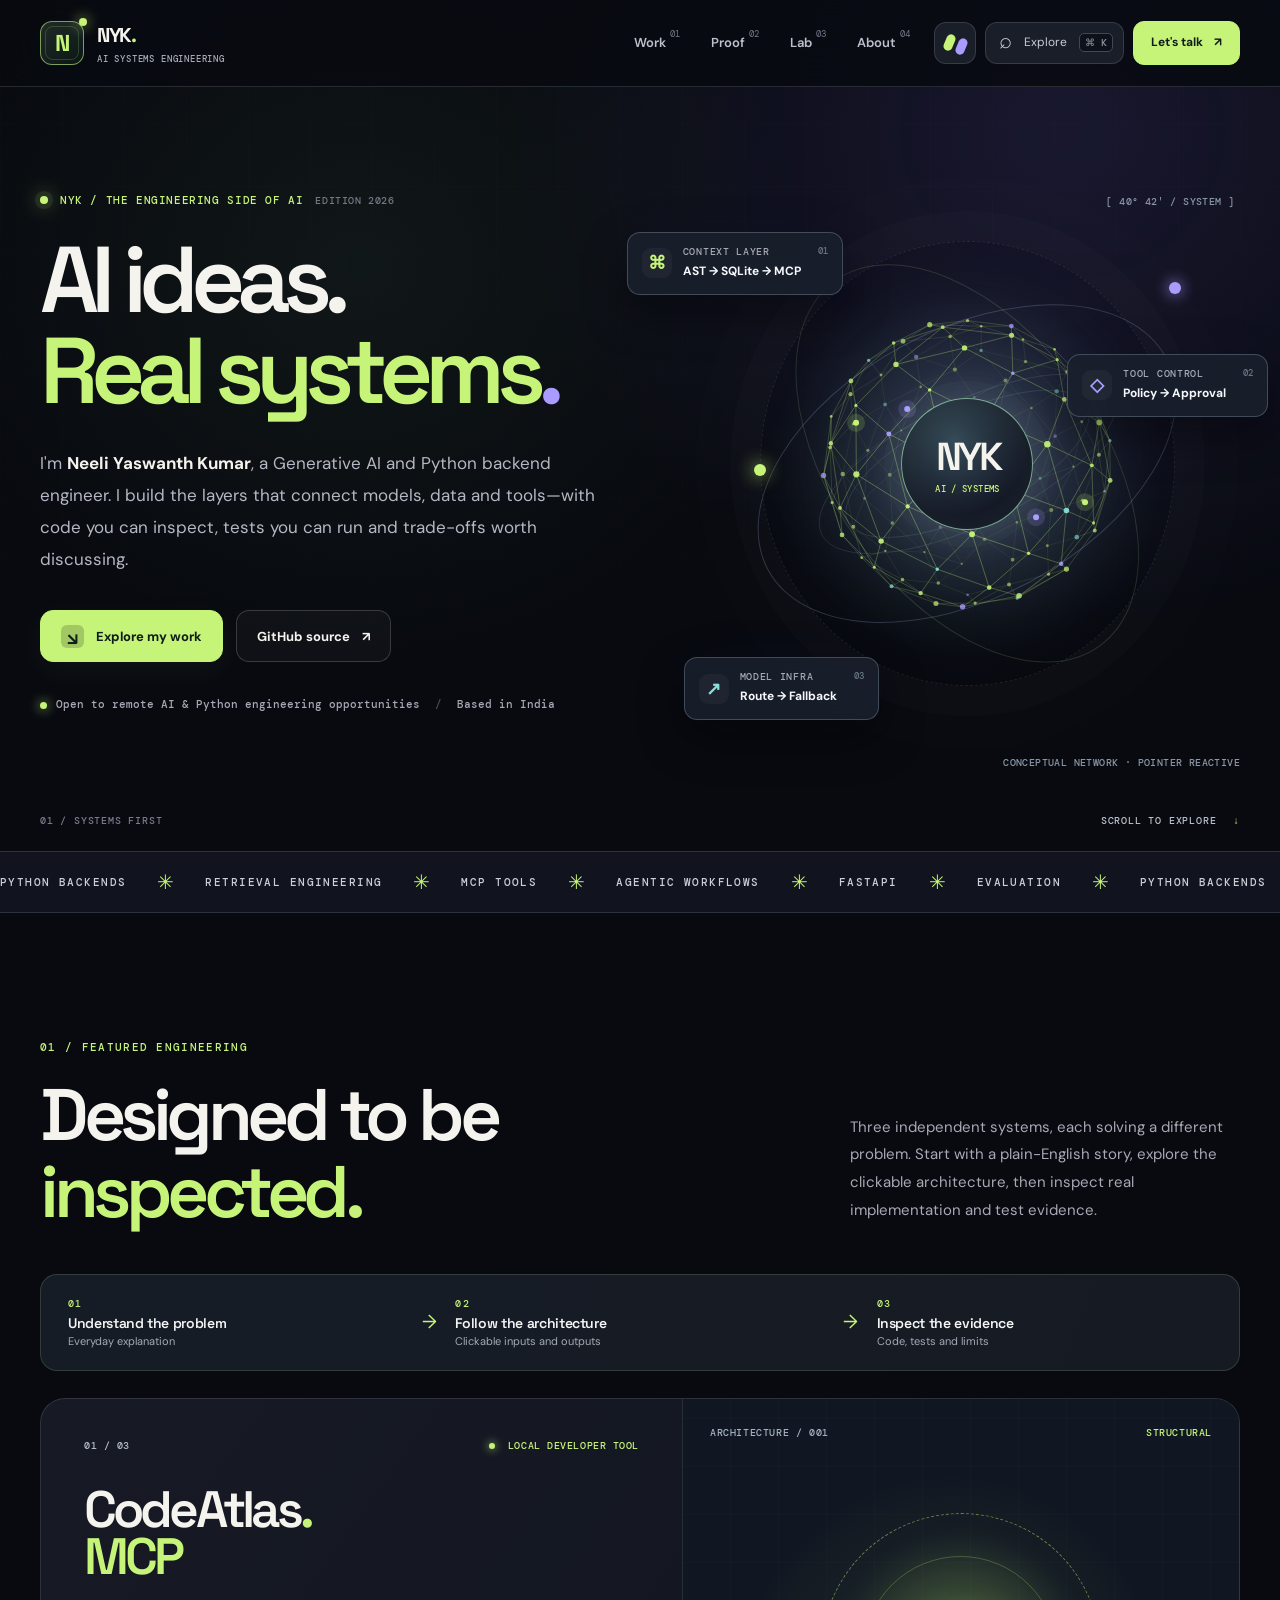
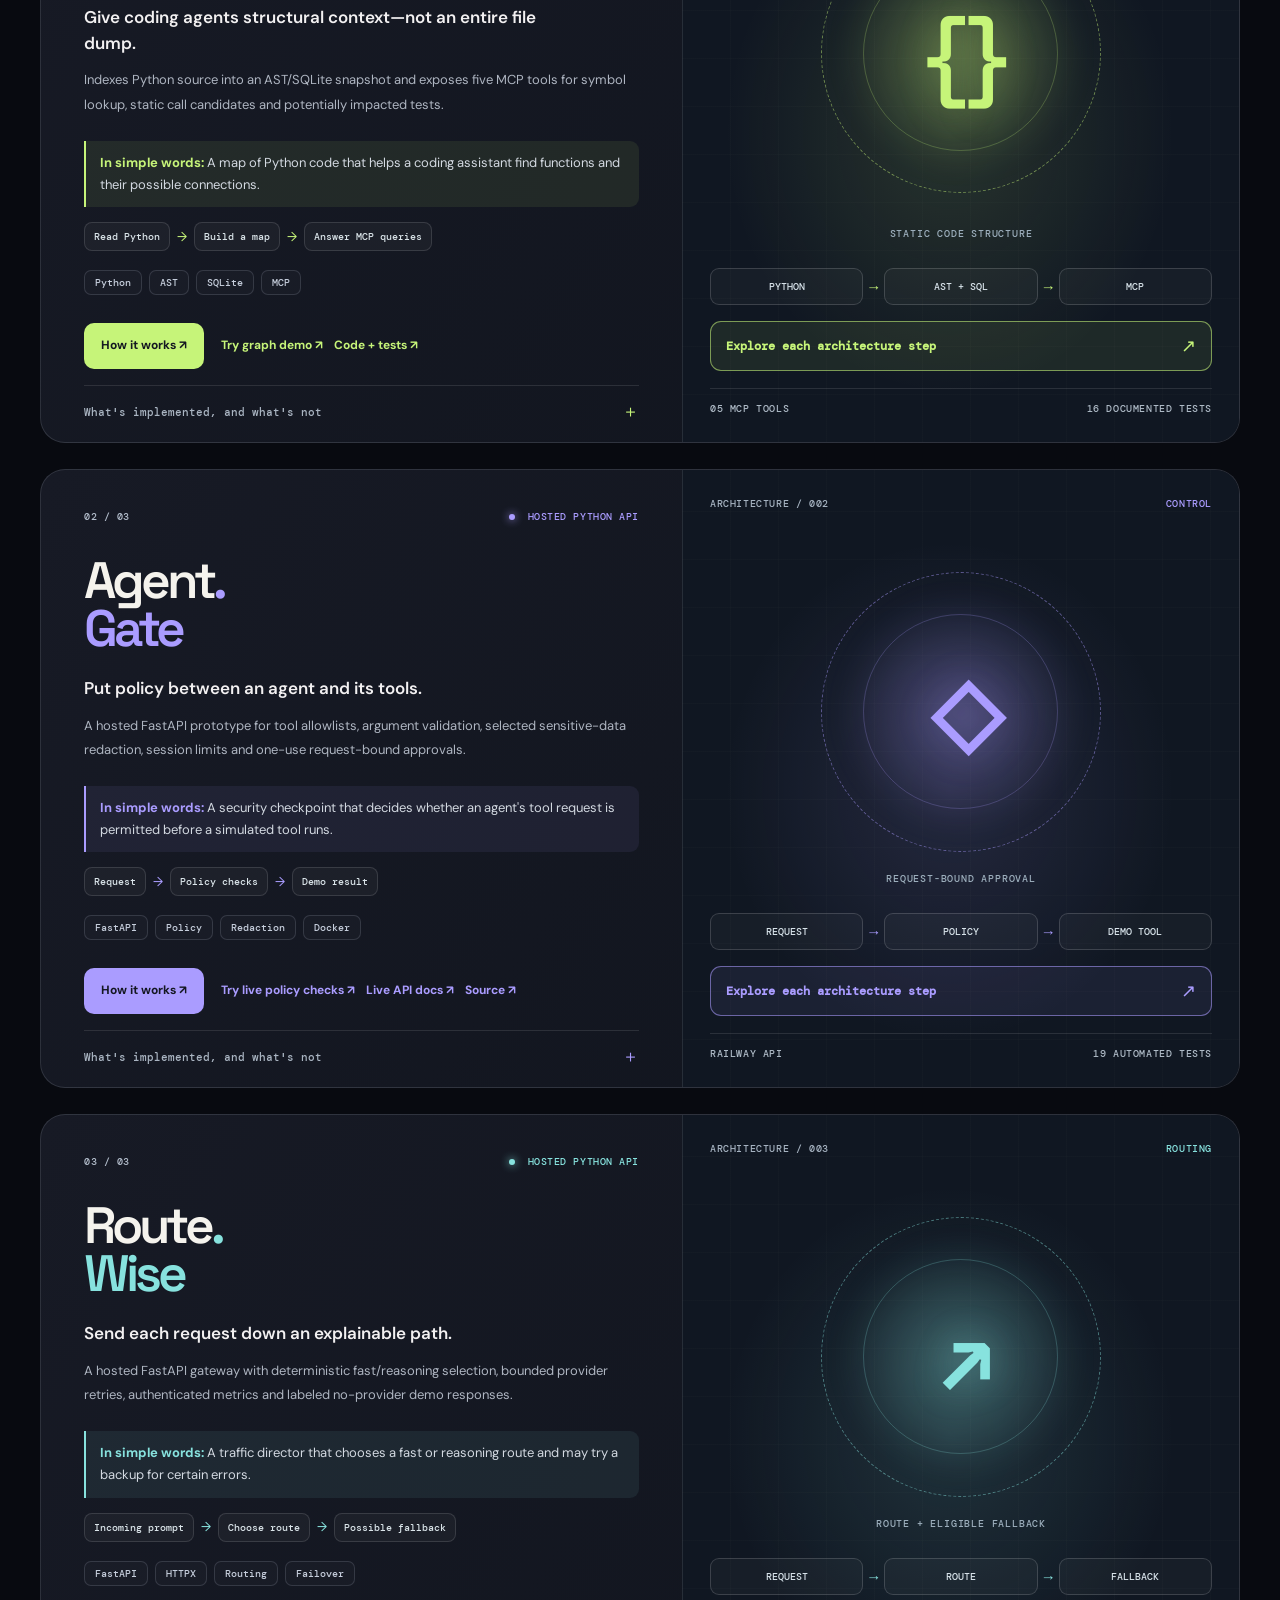
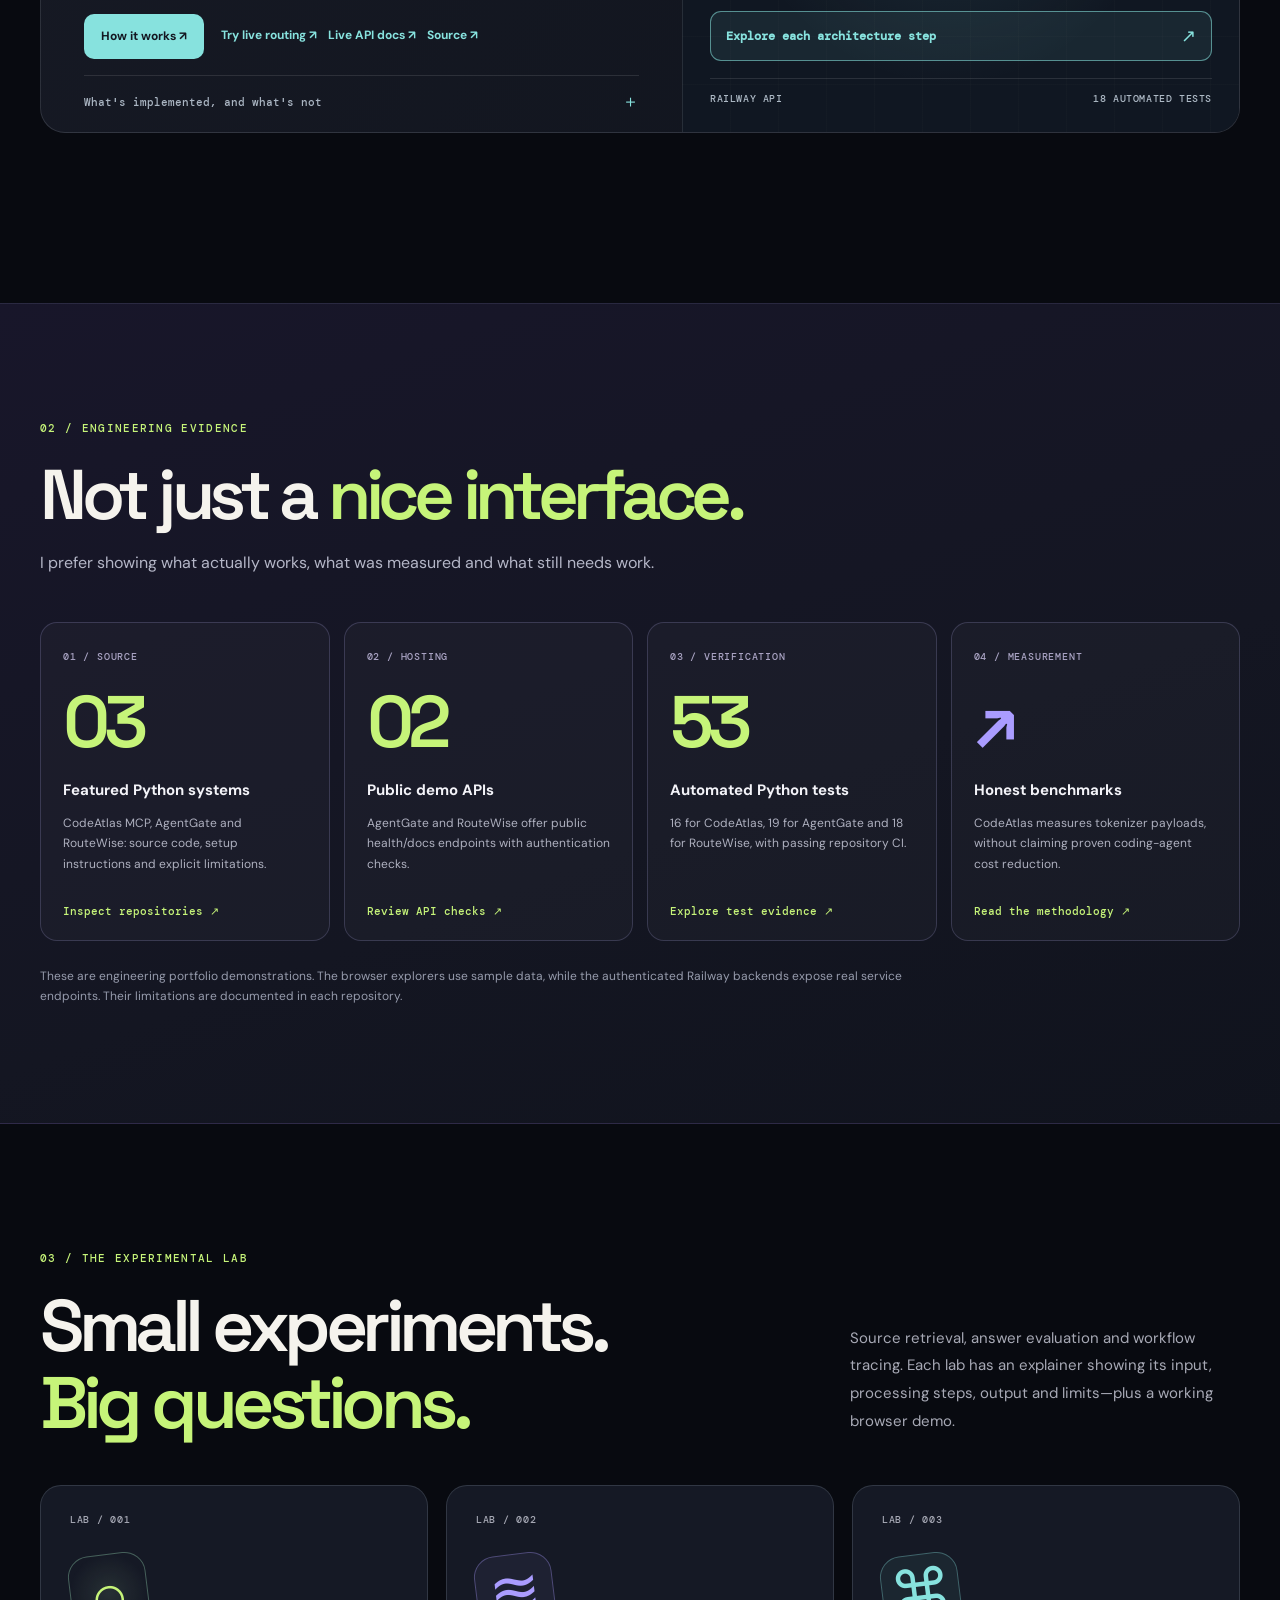
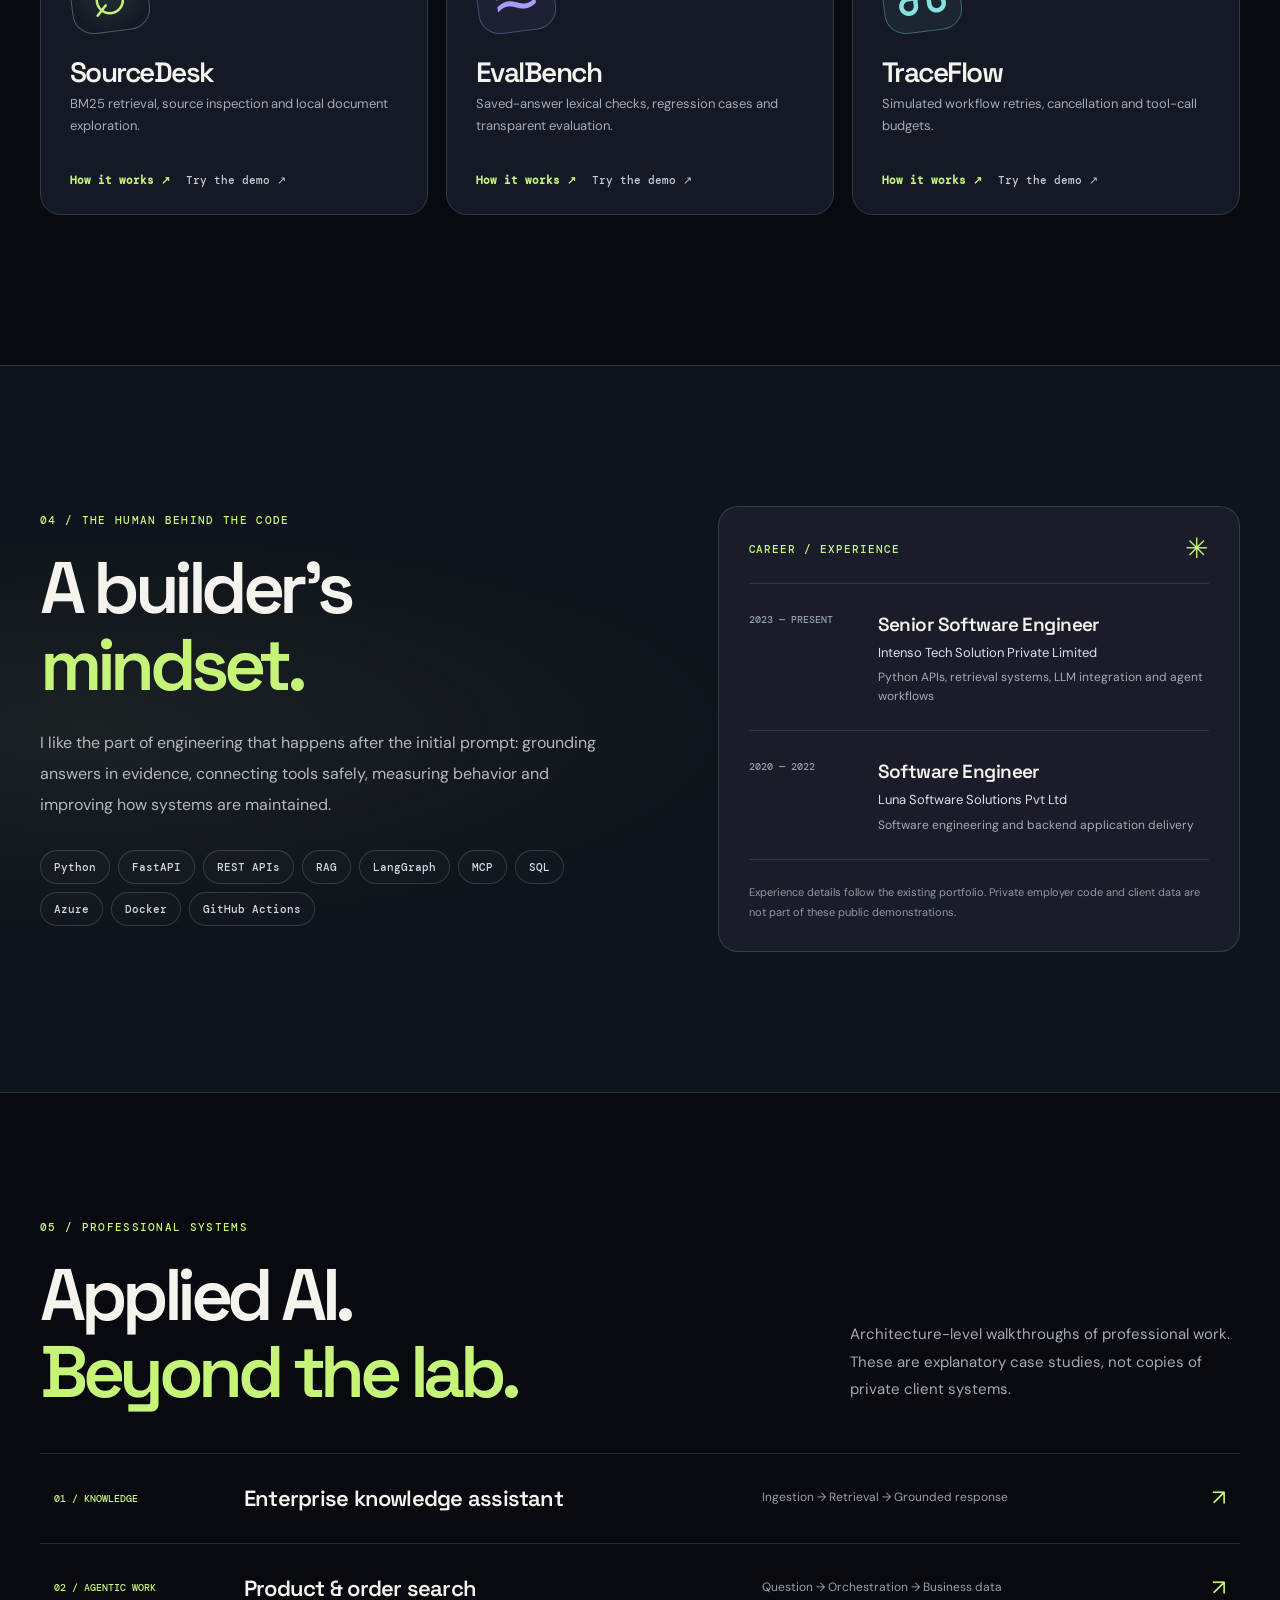
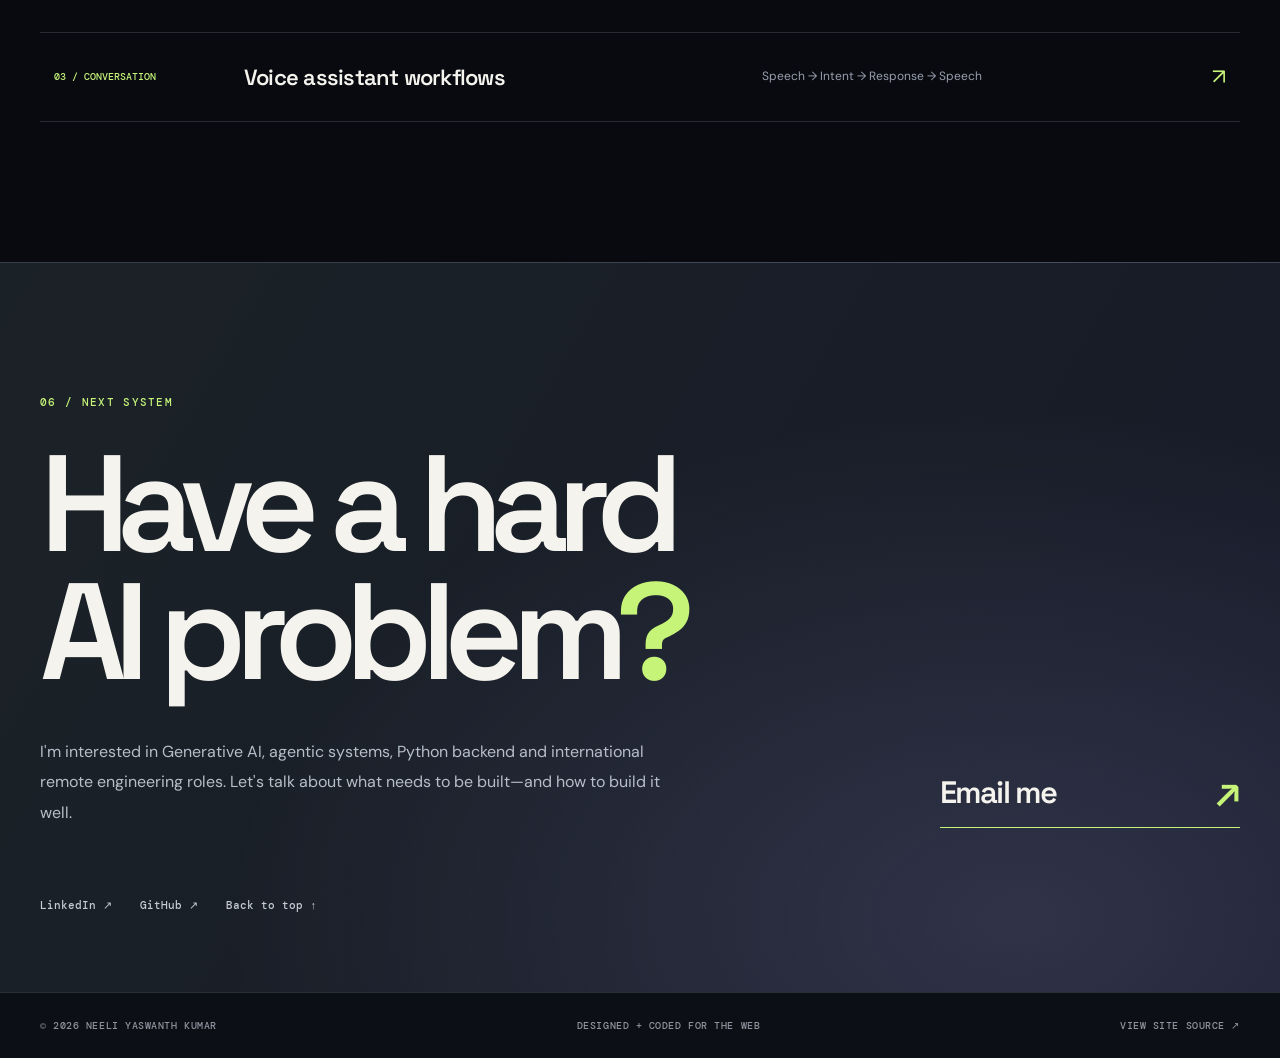
==== index.html @ 69eef485 "accuracy: update engineering test evidence to 53 and highlight actual live server operations" ====
<!doctype html>
<html lang="en">
<head>
  <meta charset="utf-8">
  <meta name="viewport" content="width=device-width, initial-scale=1">
  <meta name="theme-color" content="#080a10">
  <meta name="description" content="Neeli Yaswanth Kumar — Generative AI and Python backend engineer. Explore tested MCP developer tools, hosted agent policy and routing APIs, retrieval workbenches, and honest architecture demos.">
  <meta property="og:title" content="Neeli Yaswanth Kumar — AI Systems Engineer">
  <meta property="og:description" content="AI ideas. Real systems. Explore tested Python engineering projects, deployed demo APIs and interactive architecture.">
  <meta property="og:type" content="website">
  <meta property="og:url" content="https://kyaswanthneeli-stack.github.io/">
  <meta name="color-scheme" content="dark">
  <link rel="canonical" href="https://kyaswanthneeli-stack.github.io/">
  <link rel="icon" type="image/svg+xml" href="signal-icon.svg">
  <link rel="preconnect" href="https://fonts.googleapis.com">
  <link rel="preconnect" href="https://fonts.gstatic.com" crossorigin>
  <link href="https://fonts.googleapis.com/css2?family=DM+Mono:wght@400;500&family=DM+Sans:wght@400;500;600;700&family=Space+Grotesk:wght@400;500;600;700&display=swap" rel="stylesheet">
  <link rel="stylesheet" href="studio.css?v=4">
  <script src="studio.js?v=5" defer></script>
  <title>Neeli Yaswanth Kumar — AI Systems Engineer</title>
<script defer src="/clean-links.js"></script>
</head>
<body>
  <div class="progress-line" aria-hidden="true"></div>
  <a class="skip" href="#main">Skip to content</a>
  <div class="ambient-grid" aria-hidden="true"></div>
  <header class="site-header">
    <div class="site-shell nav-shell">
      <a href="#top" class="identity" aria-label="Back to top — Neeli Yaswanth Kumar">
        <span class="identity-symbol" aria-hidden="true"><span>N</span><i></i></span>
        <span class="identity-copy"><strong>NYK<span class="identity-dot">.</span></strong><small>AI SYSTEMS ENGINEERING</small></span>
      </a>
      <nav class="top-nav" aria-label="Main navigation">
        <a href="#work">Work <span class="nav-num">01</span></a>
        <a href="#proof">Proof <span class="nav-num">02</span></a>
        <a href="#lab">Lab <span class="nav-num">03</span></a>
        <a href="#about">About <span class="nav-num">04</span></a>
      </nav>
      <div class="header-actions">
        <button class="palette-switch" id="paletteSwitch" type="button" aria-label="Switch accent color palette" aria-pressed="false" title="Change accent colors">
          <span class="swatch swatch-a"></span><span class="swatch swatch-b"></span>
        </button>
        <button class="search-switch" id="commandOpen" type="button" aria-haspopup="dialog" aria-controls="commandDialog"><span class="search-icon" aria-hidden="true">⌕</span><span class="search-label">Explore</span><kbd>⌘ K</kbd></button>
        <a class="header-contact" href="#contact">Let's talk <span aria-hidden="true">↗</span></a>
      </div>
    </div>
  </header>

  <main id="main">
    <section class="hero site-shell" id="top" aria-labelledby="hero-title">
      <div class="hero-copy">
        <p class="eyebrow"><span class="pulse"></span><span>NYK / THE ENGINEERING SIDE OF AI</span><span class="version">EDITION 2026</span></p>
        <h1 id="hero-title">AI ideas.<br><span class="hero-emphasis">Real systems<span class="hero-period">.</span></span></h1>
        <p class="hero-description">I'm <strong>Neeli Yaswanth Kumar</strong>, a Generative AI and Python backend engineer. I build the layers that connect models, data and tools—with code you can inspect, tests you can run and trade-offs worth discussing.</p>
        <div class="hero-actions">
          <a class="button button-primary" href="#work"><span class="button-square" aria-hidden="true">↘</span> Explore my work</a>
          <a class="button button-ghost" href="https://github.com/kyaswanthneeli-stack" target="_blank" rel="noopener noreferrer">GitHub source <span aria-hidden="true">↗</span></a>
        </div>
        <div class="hero-availability">
          <span class="availability-led" aria-hidden="true"></span>
          <span>Open to remote AI &amp; Python engineering opportunities</span>
          <span class="availability-separator" aria-hidden="true">/</span>
          <span>Based in India</span>
        </div>
      </div>

      <div class="hero-art" id="heroArt">
        <div class="art-orbital" aria-hidden="true">
          <div class="orbit-glow"></div>
          <canvas id="signalCanvas" width="640" height="640" aria-hidden="true"></canvas>
          <div class="orbit-axis orbit-axis-one"></div>
          <div class="orbit-axis orbit-axis-two"></div>
          <div class="orbit-crosshair"><span></span></div>
          <div class="orbit-core"><span class="orbit-core-label">NYK</span><small>AI / SYSTEMS</small></div>
        </div>
        <div class="telemetry telemetry-a" aria-hidden="true"><span class="telemetry-icon mint">⌘</span><div><small>CONTEXT LAYER</small><strong>AST → SQLite → MCP</strong></div><span class="telemetry-end">01</span></div>
        <div class="telemetry telemetry-b" aria-hidden="true"><span class="telemetry-icon violet">◇</span><div><small>TOOL CONTROL</small><strong>Policy → Approval</strong></div><span class="telemetry-end">02</span></div>
        <div class="telemetry telemetry-c" aria-hidden="true"><span class="telemetry-icon cyan">↗</span><div><small>MODEL INFRA</small><strong>Route → Fallback</strong></div><span class="telemetry-end">03</span></div>
        <span class="art-coordinate art-coordinate-one" aria-hidden="true">[ 40° 42′ / SYSTEM ]</span>
        <span class="art-coordinate art-coordinate-two" aria-hidden="true">CONCEPTUAL NETWORK · POINTER REACTIVE</span>
      </div>
      <div class="hero-bottom"><span class="hero-bottom-index">01 / SYSTEMS FIRST</span><a href="#work">SCROLL TO EXPLORE <span aria-hidden="true">↓</span></a></div>
    </section>

    <div class="ticker-rail" aria-label="Core engineering areas">
      <div class="ticker-track" aria-hidden="true">
        <span>PYTHON BACKENDS</span><i>✳</i><span>RETRIEVAL ENGINEERING</span><i>✳</i><span>MCP TOOLS</span><i>✳</i><span>AGENTIC WORKFLOWS</span><i>✳</i><span>FASTAPI</span><i>✳</i><span>EVALUATION</span><i>✳</i>
        <span>PYTHON BACKENDS</span><i>✳</i><span>RETRIEVAL ENGINEERING</span><i>✳</i><span>MCP TOOLS</span><i>✳</i><span>AGENTIC WORKFLOWS</span><i>✳</i><span>FASTAPI</span><i>✳</i><span>EVALUATION</span><i>✳</i>
      </div>
    </div>

    <section class="content-section site-shell" id="work" aria-labelledby="work-title">
      <div class="section-intro reveal">
        <div><span class="section-tag">01 / FEATURED ENGINEERING</span><h2 id="work-title">Designed to be<br><em>inspected.</em></h2></div>
        <p>Three independent systems, each solving a different problem. Start with a plain-English story, explore the clickable architecture, then inspect real implementation and test evidence.</p>
      </div>

      <div class="journey-guide reveal" aria-label="How to explore an engineering project">
        <div><span class="journey-num">01</span><strong>Understand the problem</strong><small>Everyday explanation</small></div><span class="journey-link" aria-hidden="true">→</span>
        <div><span class="journey-num">02</span><strong>Follow the architecture</strong><small>Clickable inputs and outputs</small></div><span class="journey-link" aria-hidden="true">→</span>
        <div><span class="journey-num">03</span><strong>Inspect the evidence</strong><small>Code, tests and limits</small></div>
      </div>
      <div class="project-list">
        <article class="system-card system-card-mint reveal" id="codeatlas">
          <div class="project-copy">
            <div class="project-overline"><span class="project-number">01 / 03</span><span class="project-category"><span class="status-small"></span> LOCAL DEVELOPER TOOL</span></div>
            <h3>CodeAtlas<span class="wordmark-dot">.</span><br><span class="project-suffix">MCP</span></h3>
            <p class="project-bigline">Give coding agents structural context—not an entire file dump.</p>
            <p class="project-summary">Indexes Python source into an AST/SQLite snapshot and exposes five MCP tools for symbol lookup, static call candidates and potentially impacted tests.</p><p class="project-plain"><b>In simple words:</b> A map of Python code that helps a coding assistant find functions and their possible connections.</p><div class="project-route"><span>Read Python</span><i aria-hidden="true">→</i><span>Build a map</span><i aria-hidden="true">→</i><span>Answer MCP queries</span></div>
            <div class="project-pills"><span>Python</span><span>AST</span><span>SQLite</span><span>MCP</span></div>
            <div class="project-actions">
              <a class="project-primary" href="projects/codeatlas-guide.html">How it works <span aria-hidden="true">↗</span></a><a href="projects/codeatlas-mcp.html">Try graph demo ↗</a>
              <a href="https://github.com/kyaswanthneeli-stack/codeatlas-mcp" target="_blank" rel="noopener noreferrer">Code + tests <span aria-hidden="true">↗</span></a>
            </div>
            <details class="project-scope"><summary>What's implemented, and what's not</summary><p>Locally runnable MCP stdio service; static Python candidate relationships rather than complete type-aware call resolution. The browser visualizer is a sample graph. Token-count comparisons are not end-to-end coding-agent savings.</p></details>
          </div>
          <div class="project-visual" aria-label="Conceptual diagram: Python source parsed into AST, indexed in SQLite and queried through MCP tools">
            <div class="visual-sup"><span>ARCHITECTURE / 001</span><span class="visual-led">STRUCTURAL</span></div>
            <div class="visual-well well-mint"><div class="well-halo"></div><span class="visual-mark">{ }</span><span class="mark-caption">STATIC CODE STRUCTURE</span></div>
            <div class="flow-track"><span>PYTHON</span><b aria-hidden="true">→</b><span>AST + SQL</span><b aria-hidden="true">→</b><span>MCP</span></div><a class="architecture-launch" href="projects/codeatlas-guide.html">Explore each architecture step <b aria-hidden="true">↗</b></a>
            <div class="visual-foot"><span>05 MCP TOOLS</span><span>16 DOCUMENTED TESTS</span></div>
          </div>
        </article>

        <article class="system-card system-card-violet reveal" id="agentgate">
          <div class="project-copy">
            <div class="project-overline"><span class="project-number">02 / 03</span><span class="project-category"><span class="status-small"></span> HOSTED PYTHON API</span></div>
            <h3>Agent<span class="wordmark-dot">.</span><br><span class="project-suffix">Gate</span></h3>
            <p class="project-bigline">Put policy between an agent and its tools.</p>
            <p class="project-summary">A hosted FastAPI prototype for tool allowlists, argument validation, selected sensitive-data redaction, session limits and one-use request-bound approvals.</p><p class="project-plain"><b>In simple words:</b> A security checkpoint that decides whether an agent's tool request is permitted before a simulated tool runs.</p><div class="project-route"><span>Request</span><i aria-hidden="true">→</i><span>Policy checks</span><i aria-hidden="true">→</i><span>Demo result</span></div>
            <div class="project-pills"><span>FastAPI</span><span>Policy</span><span>Redaction</span><span>Docker</span></div>
            <div class="project-actions">
              <a class="project-primary" href="projects/agentgate-guide.html">How it works <span aria-hidden="true">↗</span></a><a href="projects/agentgate.html">Try live policy checks ↗</a>
              <a href="https://agentgate-production-00036f18.up.railway.app/docs" target="_blank" rel="noopener noreferrer">Live API docs <span aria-hidden="true">↗</span></a>
              <a href="https://github.com/kyaswanthneeli-stack/agentgate" target="_blank" rel="noopener noreferrer">Source <span aria-hidden="true">↗</span></a>
            </div>
            <details class="project-scope"><summary>What's implemented, and what's not</summary><p>Public FastAPI documentation and protected API endpoints are hosted on Railway. The sample tool adapters return simulated results; no real notifications are sent. This is not a complete prompt-injection firewall or generic MCP proxy.</p></details>
          </div>
          <div class="project-visual" aria-label="Conceptual diagram: Agent tool request passes through a policy gate, approval check and fixed demonstration adapter">
            <div class="visual-sup"><span>ARCHITECTURE / 002</span><span class="visual-led">CONTROL</span></div>
            <div class="visual-well well-violet"><div class="well-halo"></div><span class="visual-mark">◇</span><span class="mark-caption">REQUEST-BOUND APPROVAL</span></div>
            <div class="flow-track"><span>REQUEST</span><b aria-hidden="true">→</b><span>POLICY</span><b aria-hidden="true">→</b><span>DEMO TOOL</span></div><a class="architecture-launch" href="projects/agentgate-guide.html">Explore each architecture step <b aria-hidden="true">↗</b></a>
            <div class="visual-foot"><span>RAILWAY API</span><span>19 AUTOMATED TESTS</span></div>
          </div>
        </article>

        <article class="system-card system-card-cyan reveal" id="routewise">
          <div class="project-copy">
            <div class="project-overline"><span class="project-number">03 / 03</span><span class="project-category"><span class="status-small"></span> HOSTED PYTHON API</span></div>
            <h3>Route<span class="wordmark-dot">.</span><br><span class="project-suffix">Wise</span></h3>
            <p class="project-bigline">Send each request down an explainable path.</p>
            <p class="project-summary">A hosted FastAPI gateway with deterministic fast/reasoning selection, bounded provider retries, authenticated metrics and labeled no-provider demo responses.</p><p class="project-plain"><b>In simple words:</b> A traffic director that chooses a fast or reasoning route and may try a backup for certain errors.</p><div class="project-route"><span>Incoming prompt</span><i aria-hidden="true">→</i><span>Choose route</span><i aria-hidden="true">→</i><span>Possible fallback</span></div>
            <div class="project-pills"><span>FastAPI</span><span>HTTPX</span><span>Routing</span><span>Failover</span></div>
            <div class="project-actions">
              <a class="project-primary" href="projects/routewise-guide.html">How it works <span aria-hidden="true">↗</span></a><a href="projects/routewise.html">Try live routing ↗</a>
              <a href="https://routewise-production-c8aefb65.up.railway.app/docs" target="_blank" rel="noopener noreferrer">Live API docs <span aria-hidden="true">↗</span></a>
              <a href="https://github.com/kyaswanthneeli-stack/routewise" target="_blank" rel="noopener noreferrer">Source <span aria-hidden="true">↗</span></a>
            </div>
            <details class="project-scope"><summary>What's implemented, and what's not</summary><p>Route selection is based on deterministic heuristics, not trained semantic routing. The public backend returns clearly labeled fixtures until real upstream providers are configured. Browser demo outcomes are simulated.</p></details>
          </div>
          <div class="project-visual" aria-label="Conceptual diagram: Incoming chat request is routed to fast or reasoning provider with bounded retry on eligible failures">
            <div class="visual-sup"><span>ARCHITECTURE / 003</span><span class="visual-led">ROUTING</span></div>
            <div class="visual-well well-cyan"><div class="well-halo"></div><span class="visual-mark">↗</span><span class="mark-caption">ROUTE + ELIGIBLE FALLBACK</span></div>
            <div class="flow-track"><span>REQUEST</span><b aria-hidden="true">→</b><span>ROUTE</span><b aria-hidden="true">→</b><span>FALLBACK</span></div><a class="architecture-launch" href="projects/routewise-guide.html">Explore each architecture step <b aria-hidden="true">↗</b></a>
            <div class="visual-foot"><span>RAILWAY API</span><span>18 AUTOMATED TESTS</span></div>
          </div>
        </article>
      </div>
    </section>

    <section class="proof-section" id="proof" aria-labelledby="proof-title">
      <div class="site-shell">
        <div class="proof-heading reveal">
          <span class="section-tag">02 / ENGINEERING EVIDENCE</span>
          <h2 id="proof-title">Not just a <em>nice interface.</em></h2>
          <p>I prefer showing what actually works, what was measured and what still needs work.</p>
        </div>
        <div class="proof-grid">
          <a class="proof-tile reveal" href="https://github.com/kyaswanthneeli-stack?tab=repositories" target="_blank" rel="noopener noreferrer"><span class="proof-tile-top">01 / SOURCE</span><strong>03</strong><span class="proof-title">Featured Python systems</span><span class="proof-description">CodeAtlas MCP, AgentGate and RouteWise: source code, setup instructions and explicit limitations.</span><span class="proof-link">Inspect repositories ↗</span></a>
          <a class="proof-tile reveal" href="https://github.com/kyaswanthneeli-stack/agentgate/actions/workflows/deployment-smoke.yml" target="_blank" rel="noopener noreferrer"><span class="proof-tile-top">02 / HOSTING</span><strong>02</strong><span class="proof-title">Public demo APIs</span><span class="proof-description">AgentGate and RouteWise offer public health/docs endpoints with authentication checks.</span><span class="proof-link">Review API checks ↗</span></a>
          <a class="proof-tile reveal" href="https://github.com/kyaswanthneeli-stack/codeatlas-mcp/actions/workflows/ci.yml" target="_blank" rel="noopener noreferrer"><span class="proof-tile-top">03 / VERIFICATION</span><strong>53</strong><span class="proof-title">Automated Python tests</span><span class="proof-description">16 for CodeAtlas, 19 for AgentGate and 18 for RouteWise, with passing repository CI.</span><span class="proof-link">Explore test evidence ↗</span></a>
          <a class="proof-tile proof-tile-note reveal" href="https://github.com/kyaswanthneeli-stack/codeatlas-mcp/blob/main/docs/ARCHITECTURE_AND_BENCHMARK.md" target="_blank" rel="noopener noreferrer"><span class="proof-tile-top">04 / MEASUREMENT</span><strong class="proof-symbol">↗</strong><span class="proof-title">Honest benchmarks</span><span class="proof-description">CodeAtlas measures tokenizer payloads, without claiming proven coding-agent cost reduction.</span><span class="proof-link">Read the methodology ↗</span></a>
        </div>
        <p class="proof-footnote">These are engineering portfolio demonstrations. The browser explorers use sample data, while the authenticated Railway backends expose real service endpoints. Their limitations are documented in each repository.</p>
      </div>
    </section>

    <section class="content-section site-shell" id="lab" aria-labelledby="lab-title">
      <div class="section-intro reveal"><div><span class="section-tag">03 / THE EXPERIMENTAL LAB</span><h2 id="lab-title">Small experiments.<br><em>Big questions.</em></h2></div><p>Source retrieval, answer evaluation and workflow tracing. Each lab has an explainer showing its input, processing steps, output and limits—plus a working browser demo.</p></div>
      <div class="lab-grid">
        <article class="lab-card reveal"><span class="lab-index">LAB / 001</span><div class="lab-glyph lab-glyph-search" aria-hidden="true">⌕</div><h3>SourceDesk</h3><p>BM25 retrieval, source inspection and local document exploration.</p><div class="lab-actions"><a class="lab-open" href="projects/lab-guide.html#sourcedesk">How it works ↗</a><a class="lab-demo" href="https://kyaswanthneeli-stack.github.io/sourcedesk/" target="_blank" rel="noopener noreferrer">Try the demo ↗</a></div></article>
        <article class="lab-card reveal"><span class="lab-index">LAB / 002</span><div class="lab-glyph lab-glyph-eval" aria-hidden="true">≋</div><h3>EvalBench</h3><p>Saved-answer lexical checks, regression cases and transparent evaluation.</p><div class="lab-actions"><a class="lab-open" href="projects/lab-guide.html#evalbench">How it works ↗</a><a class="lab-demo" href="https://kyaswanthneeli-stack.github.io/ai-engineering-lab/evalbench.html" target="_blank" rel="noopener noreferrer">Try the demo ↗</a></div></article>
        <article class="lab-card reveal"><span class="lab-index">LAB / 003</span><div class="lab-glyph lab-glyph-trace" aria-hidden="true">⌘</div><h3>TraceFlow</h3><p>Simulated workflow retries, cancellation and tool-call budgets.</p><div class="lab-actions"><a class="lab-open" href="projects/lab-guide.html#traceflow">How it works ↗</a><a class="lab-demo" href="https://kyaswanthneeli-stack.github.io/ai-engineering-lab/traceflow.html" target="_blank" rel="noopener noreferrer">Try the demo ↗</a></div></article>
      </div>
    </section>

    <section class="about-section" id="about" aria-labelledby="about-title">
      <div class="site-shell about-grid">
        <div class="about-identity reveal">
          <span class="section-tag">04 / THE HUMAN BEHIND THE CODE</span>
          <h2 id="about-title">A builder's<br><em>mindset.</em></h2>
          <p>I like the part of engineering that happens after the initial prompt: grounding answers in evidence, connecting tools safely, measuring behavior and improving how systems are maintained.</p>
          <div class="skill-cloud" aria-label="Technical skills"><span>Python</span><span>FastAPI</span><span>REST APIs</span><span>RAG</span><span>LangGraph</span><span>MCP</span><span>SQL</span><span>Azure</span><span>Docker</span><span>GitHub Actions</span></div>
        </div>
        <div class="career-panel reveal">
          <div class="career-heading"><span>CAREER / EXPERIENCE</span><span class="career-asterisk" aria-hidden="true">✳</span></div>
          <div class="career-item"><span class="career-time">2023 — PRESENT</span><div><h3>Senior Software Engineer</h3><p>Intenso Tech Solution Private Limited</p><small>Python APIs, retrieval systems, LLM integration and agent workflows</small></div></div>
          <div class="career-item"><span class="career-time">2020 — 2022</span><div><h3>Software Engineer</h3><p>Luna Software Solutions Pvt Ltd</p><small>Software engineering and backend application delivery</small></div></div>
          <p class="career-caption">Experience details follow the existing portfolio. Private employer code and client data are not part of these public demonstrations.</p>
        </div>
      </div>
    </section>

    <section class="content-section site-shell" id="case-studies" aria-labelledby="case-title">
      <div class="section-intro reveal"><div><span class="section-tag">05 / PROFESSIONAL SYSTEMS</span><h2 id="case-title">Applied AI.<br><em>Beyond the lab.</em></h2></div><p>Architecture-level walkthroughs of professional work. These are explanatory case studies, not copies of private client systems.</p></div>
      <div class="case-list">
        <a class="case-row reveal" href="enterprise-knowledge-assistant.html"><span>01 / KNOWLEDGE</span><strong>Enterprise knowledge assistant</strong><small>Ingestion → Retrieval → Grounded response</small><b aria-hidden="true">↗</b></a>
        <a class="case-row reveal" href="agentic-search.html"><span>02 / AGENTIC WORK</span><strong>Product &amp; order search</strong><small>Question → Orchestration → Business data</small><b aria-hidden="true">↗</b></a>
        <a class="case-row reveal" href="voice-assistant.html"><span>03 / CONVERSATION</span><strong>Voice assistant workflows</strong><small>Speech → Intent → Response → Speech</small><b aria-hidden="true">↗</b></a>
      </div>
    </section>

    <section class="contact-section" id="contact" aria-labelledby="contact-title">
      <div class="site-shell contact-content">
        <span class="section-tag">06 / NEXT SYSTEM</span>
        <h2 id="contact-title">Have a hard<br>AI problem<span>?</span></h2>
        <div class="contact-bottom"><p>I'm interested in Generative AI, agentic systems, Python backend and international remote engineering roles. Let's talk about what needs to be built—and how to build it well.</p><a class="contact-link" href="mailto:kyaswanthneeli@gmail.com?subject=AI%20Engineering%20Opportunity"><span>Email me</span><strong aria-hidden="true">↗</strong></a></div>
        <div class="contact-secondary"><a href="https://www.linkedin.com/in/yaswanthneeli-kumar-134a74414/" target="_blank" rel="noopener noreferrer">LinkedIn ↗</a><a href="https://github.com/kyaswanthneeli-stack" target="_blank" rel="noopener noreferrer">GitHub ↗</a><a href="#top">Back to top ↑</a></div>
      </div>
    </section>
  </main>

  <footer class="site-footer"><div class="site-shell footer-content"><span>© 2026 NEELI YASWANTH KUMAR</span><span>DESIGNED + CODED FOR THE WEB</span><a href="https://github.com/kyaswanthneeli-stack/kyaswanthneeli-stack.github.io" target="_blank" rel="noopener noreferrer">VIEW SITE SOURCE ↗</a></div></footer>

  <dialog class="command-dialog" id="commandDialog" aria-labelledby="commandTitle">
    <div class="command-top"><span class="command-symbol" aria-hidden="true">⌘</span><h2 id="commandTitle">Quick navigation</h2><button class="command-close" type="button" id="commandClose" aria-label="Close quick navigation">ESC</button></div>
    <label class="visually-hidden" for="commandSearch">Search destinations</label>
    <input id="commandSearch" class="command-search" type="search" placeholder="Search projects, pages or actions…" autocomplete="off">
    <div class="command-results" id="commandResults">
      <button type="button" data-go="#work"><span>01</span><strong>Featured systems</strong><small>Jump to portfolio work</small></button>
      <button type="button" data-go="projects/codeatlas-guide.html"><span>⌘</span><strong>CodeAtlas MCP</strong><small>Step-by-step architecture blueprint</small></button>
      <button type="button" data-go="projects/agentgate-guide.html"><span>◇</span><strong>AgentGate</strong><small>Policy and approval architecture</small></button>
      <button type="button" data-go="projects/routewise-guide.html"><span>↗</span><strong>RouteWise</strong><small>Routing and fallback architecture</small></button>
      <button type="button" data-go="#proof"><span>02</span><strong>Engineering proof</strong><small>Tests and hosted APIs</small></button>
      <button type="button" data-go="#lab"><span>03</span><strong>Experimentation lab</strong><small>SourceDesk, EvalBench, TraceFlow</small></button>
      <button type="button" data-go="#about"><span>04</span><strong>About &amp; experience</strong><small>Career and technical focus</small></button>
      <button type="button" data-go="#contact"><span>✉</span><strong>Contact</strong><small>Discuss an opportunity</small></button>
    </div>
    <p class="command-hint">↵ Open selected destination &nbsp; / &nbsp; ESC Close</p>
  </dialog>
</body>
</html>
---- studio.css ----
/* NYK / SIGNAL SPACE — original interactive engineering portfolio
   A deliberate dual-palette design with native canvas, CSS motion, and
   reduced-motion support. No runtime analytics, network calls, or fake status. */
:root {
  color-scheme:dark;
  --bg:#080a10;
  --bg-soft:#0e111c;
  --bg-panel:#141923;
  --surface:#181d29;
  --surface-2:#1c2431;
  --ink:#f5f3ed;
  --muted:#a7a9b5;
  --subtle:#747987;
  --line:rgba(208,226,240,.15);
  --acid:#c6f479;
  --acid-strong:#ddffa1;
  --violet:#aa9cff;
  --cyan:#87e2de;
  --warm:#ffc4a5;
  --accent-ink:#101c19;
}
:root[data-palette="ice"] {
  --acid:#90e8e7;
  --acid-strong:#b7fafa;
  --violet:#d3a9ff;
  --cyan:#a8baff;
  --warm:#f5c6aa;
  --accent-ink:#0b2025;
}
*, *::before, *::after {box-sizing:border-box}
html {scroll-behavior:smooth;scroll-padding-top:96px}
body {margin:0; min-width:320px;background:var(--bg);color:var(--ink);font:400 16px/1.65 'DM Sans',system-ui,-apple-system,sans-serif;-webkit-font-smoothing:antialiased;overflow-x:clip}
button,input {font:inherit}
button {cursor:pointer}
a {text-decoration:none;color:inherit}
a,button { -webkit-tap-highlight-color:transparent }
a:focus-visible,button:focus-visible,input:focus-visible,summary:focus-visible {outline:2px solid var(--acid);outline-offset:4px}
::selection {background:var(--acid);color:var(--accent-ink)}
.site-shell {width:min(100% - 80px, 1320px);margin-inline:auto}
.visually-hidden{position:absolute;width:1px;height:1px;overflow:hidden;clip-path:inset(50%);white-space:nowrap}
.skip {position:fixed;z-index:200;top:-90px;left:18px;padding:12px 18px;background:var(--acid);color:var(--bg);border-radius:8px;font-weight:700}
.skip:focus{top:14px}
.progress-line{position:fixed;inset:0 auto auto 0;width:var(--scroll-progress,0%);height:3px;background:linear-gradient(90deg,var(--acid),var(--violet));z-index:100;pointer-events:none}
.ambient-grid{position:absolute;top:0;left:0;right:0;height:1100px;pointer-events:none;z-index:-1;background:radial-gradient(ellipse at 83% 12%,rgba(120,102,224,.18),transparent 37%),radial-gradient(ellipse at 28% 24%,rgba(141,211,139,.08),transparent 35%);opacity:.85}
.ambient-grid::after{content:"";position:absolute;inset:0;background-image:linear-gradient(#ffffff06 1px,transparent 1px),linear-gradient(90deg,#ffffff06 1px,transparent 1px);background-size:62px 62px;mask-image:linear-gradient(to bottom,#0008,transparent 100%)}

.site-header {position:sticky;top:0;z-index:50;background:rgba(8,10,16,.82);border-bottom:1px solid var(--line);backdrop-filter:blur(24px);-webkit-backdrop-filter:blur(24px)}
.nav-shell {display:flex;align-items:center;gap:24px;justify-content:space-between;min-height:86px}
.identity {display:flex;align-items:center;gap:13px;flex-shrink:0}
.identity-symbol {position:relative;display:grid;place-items:center;width:44px;height:44px;color:var(--acid);border:1px solid rgba(196,240,131,.6);border-radius:12px;font:700 23px 'Space Grotesk',sans-serif;background:linear-gradient(145deg,#202b28,#0b1715)}
.identity-symbol::before{content:"";position:absolute;inset:4px;border:1px solid rgba(196,240,131,.18);border-radius:8px}
.identity-symbol i{position:absolute;right:-4px;top:-4px;width:8px;height:8px;background:var(--acid);border-radius:50%;box-shadow:0 0 14px var(--acid)}
.identity-copy{display:grid;line-height:1.12;gap:5px}
.identity-copy strong{font:700 20px 'Space Grotesk',sans-serif;letter-spacing:-.07em}
.identity-dot{color:var(--acid)}
.identity-copy small{font:500 9px 'DM Mono',monospace;letter-spacing:.09em;color:var(--muted)}
.top-nav{display:flex;align-items:center;gap:31px;margin-left:auto}
.top-nav a{display:flex;align-items:start;gap:4px;font-weight:600;font-size:13px;color:#bdc0cd;transition:color .2s}
.top-nav a:hover{color:var(--acid)}
.nav-num{color:var(--subtle);font:400 9px 'DM Mono',monospace;margin-top:-4px}
.header-actions{display:flex;align-items:center;gap:9px}
.palette-switch{width:42px;height:42px;border-radius:12px;border:1px solid var(--line);display:flex;align-items:center;justify-content:center;gap:3px;background:#1a1e29;transition:transform .2s,border-color .2s}
.palette-switch:hover{transform:translateY(-2px);border-color:var(--acid)}
.swatch{width:9px;height:17px;border-radius:7px;transform:rotate(23deg)}
.swatch-a{background:var(--acid)}.swatch-b{background:var(--violet);margin-top:8px}
.search-switch{height:42px;display:flex;gap:12px;align-items:center;border-radius:12px;padding:0 10px 0 13px;border:1px solid var(--line);color:#c8ccd8;background:#1a1e29;font-size:12px}
.search-switch:hover{border-color:#ffffff5a}
.search-icon{font-size:22px;line-height:0;transform:translateY(-2px)}
.search-switch kbd{border-radius:5px;padding:2px 5px;border:1px solid #434754;color:#8f96a6;background:#0d111a;font:500 10px 'DM Mono',monospace}
.header-contact{background:var(--acid);color:var(--accent-ink);font-weight:700;font-size:12px;border:1px solid var(--acid);padding:11px 17px;border-radius:11px;white-space:nowrap;transition:transform .2s,background .2s}
.header-contact:hover{transform:translateY(-2px);background:var(--acid-strong)}
.header-contact span{margin-left:8px}

/* HERO / EDITORIAL TYPOGRAPHY + INTERACTIVE ENGINE */
.hero{display:grid;grid-template-columns:minmax(0,1fr) minmax(0,.92fr);gap:15px;min-height:706px;padding-top:84px;padding-bottom:70px;position:relative;align-items:center}
.hero-copy{position:relative;z-index:2;padding-bottom:52px}
.eyebrow{display:inline-flex;align-items:center;gap:12px;flex-wrap:wrap;color:var(--acid);font:500 11px 'DM Mono',monospace;letter-spacing:.055em;margin:0 0 28px}
.pulse{width:8px;height:8px;border-radius:50%;background:var(--acid);box-shadow:0 0 0 5px #c6f47916,0 0 20px var(--acid);animation:pulse 3s infinite}
.version{color:var(--subtle);font-size:10px;white-space:nowrap}
.hero h1 {font-family:'Space Grotesk',sans-serif;font-size:clamp(68px,7.3vw,115px);line-height:.97;letter-spacing:-.085em;font-weight:600;margin:0 0 32px;max-width:700px}
.hero-emphasis{color:var(--acid);position:relative;white-space:nowrap}
.hero-period{color:var(--violet)}
.hero-description{max-width:560px;font-size:17px;line-height:1.88;color:#b6b7c4;margin:0}
.hero-description strong{color:var(--ink);font-weight:700}
.hero-actions{display:flex;flex-wrap:wrap;gap:13px;margin-top:34px}
.button{display:inline-flex;align-items:center;justify-content:center;gap:12px;border-radius:13px;min-height:52px;padding:0 20px;font-size:13px;font-weight:700;transition:transform .2s,border-color .2s,box-shadow .2s}
.button:hover{transform:translateY(-3px)}
.button-primary{background:var(--acid);color:var(--accent-ink);border:1px solid var(--acid);box-shadow:0 8px 29px #c6f4790d}
.button-primary:hover{box-shadow:0 12px 30px #c6f4792a}
.button-square{display:grid;place-items:center;background:#141b1533;border-radius:6px;width:23px;height:23px;font-size:17px}
.button-ghost{background:#ffffff08;border:1px solid #ffffff2b;color:var(--ink)}
.button-ghost:hover{border-color:#d1e4bd99}
.hero-availability{display:flex;align-items:center;gap:9px;flex-wrap:wrap;margin-top:34px;font:500 11px/1.6 'DM Mono',monospace;color:#a6a8b6}
.availability-led{width:7px;height:7px;background:var(--acid);border-radius:50%;box-shadow:0 0 12px var(--acid);flex-shrink:0}
.availability-separator{color:#4a4d58;margin:0 6px}
.hero-art{position:relative;min-height:610px;min-width:0;isolation:isolate;perspective:1000px;transform:rotateX(var(--visual-x,0deg)) rotateY(var(--visual-y,0deg));transition:transform .3s ease-out}
.art-orbital{position:absolute;left:4%;right:0;top:0;bottom:4%;display:grid;place-items:center;pointer-events:none}
.orbit-glow{position:absolute;inset:14%;border-radius:50%;background:radial-gradient(circle,#ab98ff3d 0%,#696a9b22 37%,transparent 68%);filter:blur(21px);animation:glow-breathe 7s ease-in-out infinite;z-index:-1}
#signalCanvas{position:absolute;inset:0;width:100%;height:100%;display:block;pointer-events:none}
.orbit-axis{position:absolute;width:83%;height:46%;border:1px solid #b2cbff35;border-radius:50%;animation:orbital-turn 25s linear infinite}
.orbit-axis-one{transform:rotate(-28deg)}.orbit-axis-two{transform:rotate(54deg);border-color:#c5f49c25;animation-direction:reverse;animation-duration:32s}
.orbit-crosshair{position:absolute;width:76%;height:76%;border:1px dashed #d4f5e71a;border-radius:50%;box-shadow:0 0 0 30px #e4fdff03,0 0 0 64px #e4fdff02;animation:spin 90s linear infinite}
.orbit-crosshair:before,.orbit-crosshair:after{content:"";position:absolute;width:12px;height:12px;background:var(--acid);border-radius:50%;box-shadow:0 0 18px var(--acid);top:50%;left:-7px}
.orbit-crosshair:after{background:var(--violet);box-shadow:0 0 15px var(--violet);left:auto;right:-7px;top:9%}
.orbit-core{width:132px;height:132px;position:relative;border:1px solid #b6fdce9e;border-radius:50%;background:radial-gradient(circle at 40% 32%,#364b58,#141725 64%);box-shadow:0 0 52px #b4ffb31d,0 0 0 17px #b4ffb306,inset 0 0 38px #a2fbb110;display:grid;align-content:center;justify-items:center;gap:2px;z-index:2}
.orbit-core-label{color:var(--ink);font:600 39px 'Space Grotesk',sans-serif;letter-spacing:-.09em}
.orbit-core small{font:500 9px 'DM Mono',monospace;letter-spacing:.04em;color:var(--acid)}
.telemetry{position:absolute;z-index:4;display:flex;align-items:center;gap:11px;padding:12px 14px;background:rgba(26,31,45,.91);border:1px solid #d6ecff38;box-shadow:0 17px 45px #0007,0 0 55px #8888ee0c;border-radius:13px;backdrop-filter:blur(14px);animation:float-w 7s ease-in-out infinite;white-space:nowrap;pointer-events:none}
.telemetry div{display:grid;gap:4px}.telemetry small{font:500 10px 'DM Mono',monospace;color:var(--muted);letter-spacing:.07em}
.telemetry strong{font-size:12px;color:#f5f7fa;font-weight:700}
.telemetry-icon{width:30px;height:30px;display:grid;place-items:center;border-radius:9px;background:#ffffff09;font:700 18px 'DM Mono',monospace}
.telemetry-icon.mint{color:var(--acid)}.telemetry-icon.violet{color:var(--violet)}.telemetry-icon.cyan{color:var(--cyan)}
.telemetry-end{color:#697582;font:500 9px 'DM Mono',monospace;align-self:start;margin-left:6px}
.telemetry-a{top:10%;left:-8%;animation-delay:-2s}
.telemetry-b{right:-5%;top:30%;animation-delay:-4.3s}
.telemetry-c{left:2%;bottom:10%;animation-delay:-1s}
.art-coordinate{position:absolute;color:#8997a7;font:500 10px 'DM Mono',monospace;letter-spacing:.04em;pointer-events:none}
.art-coordinate-one{top:4%;right:1%}
.art-coordinate-two{bottom:2%;right:0}
.hero-bottom{grid-column:1/-1;position:absolute;bottom:24px;left:0;right:0;display:flex;justify-content:space-between;align-items:center;color:#777c8b;font:500 10px 'DM Mono',monospace;letter-spacing:.08em}
.hero-bottom a{color:#b7c0cb;transition:color .2s}.hero-bottom a:hover{color:var(--acid)}
.hero-bottom a span{margin-left:10px;color:var(--acid)}

/* INFINITE TYPE / ONLY WHEN USER ALLOWS MOTION */
.ticker-rail{overflow:hidden;border-top:1px solid var(--line);border-bottom:1px solid var(--line);background:#11141e;padding:17px 0;user-select:none}
.ticker-track{display:flex;align-items:center;gap:31px;width:max-content;animation:ticker 33s linear infinite}
.ticker-track span{font:500 11px 'DM Mono',monospace;letter-spacing:.13em;color:#cbd0d6;white-space:nowrap}
.ticker-track i{color:var(--acid);font:normal 20px 'Space Grotesk',sans-serif}

/* EDITORIAL SECTION TYPOGRAPHY */
.content-section{padding-top:120px;padding-bottom:55px}
.section-intro{display:flex;align-items:end;justify-content:space-between;gap:38px;margin-bottom:43px}
.section-intro h2,.proof-heading h2,.about-identity h2{font:600 clamp(42px,5.7vw,76px)/1.05 'Space Grotesk',sans-serif;letter-spacing:-.075em;margin:18px 0 0}
.section-intro h2 em,.proof-heading h2 em,.about-identity h2 em{font-style:normal;color:var(--acid)}
.section-intro p{margin:0 0 6px;color:var(--muted);font-size:15px;line-height:1.85;max-width:390px}
.section-tag{font:500 11px 'DM Mono',monospace;letter-spacing:.12em;color:var(--acid)}

/* BIG SYSTEM DOSSIERS */
.project-list{display:grid;gap:26px}
.system-card{--project-accent:var(--acid);display:grid;grid-template-columns:minmax(0,1.07fr) minmax(0,.93fr);background:linear-gradient(126deg,#171a25,#10141d);border:1px solid #e8eeff21;border-radius:25px;min-height:470px;overflow:hidden;transition:border-color .25s,box-shadow .25s,transform .25s}
.system-card:hover{border-color:color-mix(in srgb,var(--project-accent) 55%,transparent);box-shadow:0 22px 85px #0004;transform:translateY(-3px)}
.system-card-violet{--project-accent:var(--violet)}
.system-card-cyan{--project-accent:var(--cyan)}
.project-copy{padding:40px 43px 38px;display:flex;flex-direction:column;min-width:0}
.project-overline{display:flex;justify-content:space-between;flex-wrap:wrap;gap:15px;font:500 10px 'DM Mono',monospace;letter-spacing:.055em;color:#b4becc}
.project-category{color:var(--project-accent)}
.status-small{display:inline-block;width:6px;height:6px;border-radius:50%;background:var(--project-accent);margin-right:6px;box-shadow:0 0 9px var(--project-accent)}
.system-card h3{font:600 clamp(39px,4vw,61px)/.93 'Space Grotesk',sans-serif;letter-spacing:-.075em;margin:34px 0 23px}
.wordmark-dot{color:var(--project-accent)}
.project-suffix{color:var(--project-accent)}
.project-bigline{font-size:17px;line-height:1.55;color:#f2f0f1;font-weight:600;margin:0 0 12px;max-width:490px}
.project-summary{color:#aeb5c1;font-size:13px;line-height:1.87;margin:0 0 24px;max-width:550px}
.project-pills{display:flex;gap:7px;flex-wrap:wrap}
.project-pills span{padding:5px 10px;border:1px solid #e0e9ff24;border-radius:7px;color:#c6cedc;font:500 10px 'DM Mono',monospace;background:#ffffff05}
.project-actions{margin-top:28px;display:flex;gap:11px;flex-wrap:wrap;align-items:center}
.project-actions a{font-size:12px;font-weight:700;color:var(--project-accent);border-bottom:1px solid transparent;transition:border-color .2s}
.project-actions a:hover{border-bottom-color:currentColor}
.project-actions a.project-primary{background:var(--project-accent);color:#141721;padding:12px 16px;border-radius:10px;border:1px solid transparent;margin-right:6px}
.project-actions a.project-primary:hover{filter:brightness(1.08)}
.project-scope{padding-top:17px;border-top:1px solid #ffffff1b;margin-top:auto;position:relative;top:16px}
.project-scope summary{color:#aab5c2;font:500 11px 'DM Mono',monospace;list-style:none;cursor:pointer;display:flex;justify-content:space-between;align-items:center}
.project-scope summary::after{content:"＋";color:var(--project-accent);font-size:17px;line-height:1}
.project-scope[open] summary::after{content:"−"}
.project-scope summary::-webkit-details-marker{display:none}
.project-scope p{color:#b4becb;font-size:12px;line-height:1.75;margin:12px 0 0}
.project-visual{display:flex;flex-direction:column;position:relative;overflow:hidden;padding:27px;border-left:1px solid #ffffff19;background:radial-gradient(ellipse at 48% 52%,color-mix(in srgb,var(--project-accent) 13%,transparent),transparent 55%),repeating-linear-gradient(0deg,transparent 0,transparent 47px,#ffffff07 48px),repeating-linear-gradient(90deg,transparent 0,transparent 47px,#ffffff07 48px),#101722}
.visual-sup,.visual-foot{display:flex;justify-content:space-between;gap:12px;font:500 10px 'DM Mono',monospace;letter-spacing:.06em;color:#a6b3c1}
.visual-led{color:var(--project-accent)}
.visual-well{flex:1;min-height:230px;display:grid;place-items:center;position:relative;isolation:isolate}
.well-halo{width:min(250px,70%);aspect-ratio:1;border-radius:50%;background:radial-gradient(circle,color-mix(in srgb,var(--project-accent) 33%,transparent),transparent 68%);filter:blur(12px);position:absolute;z-index:-1;animation:well-pulse 5s ease-in-out infinite}
.visual-well:before,.visual-well:after{content:"";position:absolute;width:min(280px,85%);aspect-ratio:1;border-radius:50%;border:1px dashed color-mix(in srgb,var(--project-accent) 48%,transparent);animation:spin 34s linear infinite}
.visual-well:after{width:min(195px,62%);border-style:solid;opacity:.5;animation-direction:reverse;animation-duration:25s}
.visual-mark{font:600 93px 'Space Grotesk',sans-serif;letter-spacing:-.13em;color:var(--project-accent);text-shadow:0 0 38px color-mix(in srgb,var(--project-accent) 25%,transparent);line-height:1}
.mark-caption{position:absolute;bottom:28px;letter-spacing:.08em;color:#9caebc;font:500 10px 'DM Mono',monospace}
.flow-track{display:flex;justify-content:space-between;align-items:center;gap:6px;margin-bottom:21px}
.flow-track span{flex:1;min-width:0;text-align:center;padding:11px 7px;border-radius:9px;border:1px solid #ffffff28;background:#ffffff08;color:#d7e2e9;font:500 10px 'DM Mono',monospace;white-space:nowrap}
.flow-track b{font:500 15px 'DM Mono',monospace;color:var(--project-accent)}
.visual-foot{border-top:1px solid #ffffff1c;padding-top:13px;color:#aebac6}

/* PROOF BAND */
.proof-section{margin-top:115px;padding:110px 0 104px;background:linear-gradient(160deg,#18162a,#141622 60%,#10131d);border-block:1px solid #b5a1ff25}
.proof-heading h2{font-size:clamp(43px,5.5vw,75px)}
.proof-heading p{color:#b4b6c7;max-width:650px;font-size:16px;line-height:1.8}
.proof-grid{display:grid;grid-template-columns:repeat(4,minmax(0,1fr));gap:14px;margin-top:45px}
.proof-tile{display:flex;flex-direction:column;min-height:319px;padding:27px 22px 22px;border:1px solid #c0bbff30;border-radius:17px;background:#ffffff07;transition:transform .25s,border-color .25s,background .25s}
.proof-tile:hover{transform:translateY(-6px);border-color:var(--acid);background:#ffffff0f}
.proof-tile-top{font:500 10px 'DM Mono',monospace;color:#a9a3c3;letter-spacing:.08em}
.proof-tile strong{font:600 73px/1.1 'Space Grotesk',sans-serif;letter-spacing:-.08em;color:var(--acid);margin:19px 0 15px}
.proof-tile strong.proof-symbol{color:var(--violet)}
.proof-title{font-size:15px;color:#f3f3f8;font-weight:700}
.proof-description{color:#aeb0bf;line-height:1.72;font-size:12px;margin:10px 0 18px}
.proof-link{margin-top:auto;color:var(--acid);font:500 11px 'DM Mono',monospace}
.proof-footnote{font-size:12px;color:#969bac;max-width:920px;margin-top:26px}

/* EXPERIMENTS */
.lab-grid{display:grid;grid-template-columns:repeat(3,minmax(0,1fr));gap:18px}
.lab-card{display:flex;flex-direction:column;min-height:330px;padding:27px 29px;background:#151925;border:1px solid var(--line);border-radius:21px;transition:transform .25s,border-color .25s}
.lab-card:hover{transform:translateY(-5px);border-color:var(--acid)}
.lab-index{font:500 10px 'DM Mono',monospace;color:var(--muted);letter-spacing:.07em}
.lab-glyph{display:grid;place-items:center;width:78px;height:78px;margin-top:28px;border:1px solid #aef7ce51;border-radius:21px;background:radial-gradient(circle,#c4f6bb1a,transparent 75%);font:500 62px 'Space Grotesk',sans-serif;color:var(--acid);line-height:1;transform:rotate(-7deg);transition:transform .4s}
.lab-card:hover .lab-glyph{transform:rotate(3deg) scale(1.05)}
.lab-glyph-eval{color:var(--violet);border-color:#aa9cff55;background:#aa9cff10}
.lab-glyph-trace{color:var(--cyan);border-color:#87e2de55;background:#87e2de10}
.lab-card h3{font:600 28px 'Space Grotesk',sans-serif;letter-spacing:-.055em;margin:22px 0 3px}
.lab-card p{color:var(--muted);font-size:13px;line-height:1.75;margin:0 0 20px}
.lab-open{font:600 11px 'DM Mono',monospace;color:var(--acid);margin-top:auto}
.lab-open span{display:inline-block;transition:transform .2s}
.lab-card:hover .lab-open span{transform:translate(3px,-3px)}

/* ABOUT */
.about-section{padding:140px 0;background:radial-gradient(ellipse at 7% 50%,#d2ffa610,transparent 40%),#0f131b;border-block:1px solid var(--line);margin-top:95px}
.about-grid{display:grid;grid-template-columns:minmax(0,1.05fr) minmax(0,.95fr);gap:100px}
.about-identity h2{margin-bottom:25px}
.about-identity p{color:#b7b7c1;line-height:1.93;max-width:570px;margin:0}
.skill-cloud{display:flex;flex-wrap:wrap;gap:8px;margin-top:29px}
.skill-cloud span{border:1px solid #ffffff27;background:#ffffff04;padding:9px 13px;border-radius:30px;color:#d4d7e1;font:500 11px 'DM Mono',monospace}
.career-panel{padding:28px 30px;background:#1a1d29;border:1px solid var(--line);border-radius:20px}
.career-heading{display:flex;justify-content:space-between;align-items:center;color:var(--acid);font:500 11px 'DM Mono',monospace;letter-spacing:.09em;border-bottom:1px solid #ffffff1c;padding-bottom:20px}
.career-asterisk{font-size:28px;line-height:1}
.career-item{display:grid;grid-template-columns:115px 1fr;gap:14px;padding:28px 0 24px;border-bottom:1px solid #ffffff1c}
.career-time{font:500 10px/1.6 'DM Mono',monospace;color:#939ca9}
.career-item h3{font:600 19px 'Space Grotesk',sans-serif;letter-spacing:-.03em;margin:0}
.career-item p{font-size:13px;color:#dfdfeb;margin:5px 0}
.career-item small{font-size:12px;color:var(--muted);line-height:1.6;display:block}
.career-caption{font-size:11px;color:#9296a5;line-height:1.8;margin:23px 0 0}

/* CASE STUDY LIST */
.case-list{border-top:1px solid var(--line)}
.case-row{display:grid;grid-template-columns:170px 1.05fr .85fr 40px;align-items:center;gap:20px;border-bottom:1px solid var(--line);padding:26px 14px;transition:background .2s,padding .2s}
.case-row:hover{background:#ffffff08;padding-left:25px}
.case-row span{font:500 10px 'DM Mono',monospace;color:var(--acid)}
.case-row strong{font:600 22px 'Space Grotesk',sans-serif;letter-spacing:-.035em}
.case-row small{font-size:12px;color:#999fad}
.case-row b{font-size:22px;font-weight:400;color:var(--acid);justify-self:end}

/* CONTACT */
.contact-section{margin-top:85px;padding:125px 0 80px;background:radial-gradient(ellipse at 80% 90%,#bbb6ff27,transparent 55%),linear-gradient(120deg,#1b2227,#161a28);border-top:1px solid #d9edff24}
.contact-content h2{font:600 clamp(70px,10.7vw,151px)/.94 'Space Grotesk',sans-serif;letter-spacing:-.092em;margin:25px 0 40px}
.contact-content h2 span{color:var(--acid)}
.contact-bottom{display:flex;justify-content:space-between;align-items:end;gap:38px}
.contact-bottom p{max-width:620px;color:#b6bec9;line-height:1.9;font-size:16px;margin:0}
.contact-link{display:flex;justify-content:space-between;align-items:center;min-width:300px;gap:45px;border-bottom:1px solid var(--acid);padding:0 0 14px;font:600 31px 'Space Grotesk',sans-serif;letter-spacing:-.06em;transition:color .2s}
.contact-link:hover{color:var(--acid)}
.contact-link strong{font-size:43px;line-height:1;color:var(--acid);font-weight:500}
.contact-secondary{display:flex;gap:28px;flex-wrap:wrap;margin-top:70px;font:500 11px 'DM Mono',monospace;color:#c4cbd3}
.contact-secondary a:hover{color:var(--acid)}
.site-footer{background:#0c0f15;padding:26px 0;border-top:1px solid var(--line)}
.footer-content{display:flex;gap:20px;flex-wrap:wrap;justify-content:space-between;color:#90939f;font:500 10px 'DM Mono',monospace;letter-spacing:.055em}
.footer-content a:hover{color:var(--acid)}

/* KEYBOARD NAVIGATION COMMAND PALETTE */
.command-dialog{width:min(620px,calc(100vw - 32px));padding:0;background:#161b28;color:var(--ink);border:1px solid #70829390;border-radius:20px;box-shadow:0 50px 150px #000c;max-height:min(78vh,740px);overflow:hidden}
.command-dialog::backdrop{background:#020408ba;backdrop-filter:blur(10px)}
.command-top{display:flex;align-items:center;gap:12px;padding:18px 20px;border-bottom:1px solid #ffffff25}
.command-symbol{display:grid;place-items:center;color:var(--acid);font-size:22px;width:35px;height:35px;border:1px solid #ffffff25;border-radius:10px}
.command-top h2{margin:0;font:600 18px 'Space Grotesk',sans-serif;flex:1}
.command-close{padding:4px 9px;color:#b6c0c9;background:#222a39;border:1px solid #495263;border-radius:7px;font:500 11px 'DM Mono',monospace}
.command-search{display:block;margin:14px 17px;padding:13px 16px;width:calc(100% - 34px);background:#0e131c;color:#edf8f7;border:1px solid #45586b;border-radius:12px;outline:none}
.command-search:focus{border-color:var(--acid)}
.command-results{padding:0 14px 12px;max-height:45vh;overflow:auto}
.command-results button{display:grid;width:100%;grid-template-columns:35px 1fr auto;gap:12px;align-items:center;text-align:left;padding:12px;color:#eceef4;border:0;background:transparent;border-radius:10px}
.command-results button:hover,.command-results button:focus-visible{background:#2a3543}
.command-results button[hidden]{display:none}
.command-results button span{color:var(--acid);font:600 15px 'DM Mono',monospace}
.command-results button strong{font-size:13px;font-weight:700}
.command-results button small{font-size:11px;color:#9eaabc}
.command-hint{margin:0;padding:14px 20px;border-top:1px solid #ffffff20;color:#929dad;font:500 10px 'DM Mono',monospace}
.js-ready .reveal{opacity:0;transform:translateY(30px);transition:opacity .7s ease,transform .7s cubic-bezier(.2,.75,.2,1)}
.js-ready .reveal.in-view{opacity:1;transform:translateY(0)}
@keyframes float-w{0%,100%{translate:0 -7px}50%{translate:0 10px}}
@keyframes spin{to{transform:rotate(360deg)}}
@keyframes orbital-turn{0%,100%{transform:rotate(-28deg)}50%{transform:rotate(152deg)}}
@keyframes pulse{0%,100%{opacity:1;transform:scale(1)}50%{opacity:.56;transform:scale(.7)}}
@keyframes ticker{to{transform:translateX(-50%)}}
@keyframes glow-breathe{0%,100%{transform:scale(.97);opacity:.7}50%{transform:scale(1.09);opacity:1}}
@keyframes well-pulse{0%,100%{transform:scale(.92);opacity:.8}50%{transform:scale(1.09);opacity:1}}

@media(min-width:1500px){.hero{min-height:760px}.hero-art{min-height:675px}}
@media(max-width:1190px){
  .site-shell{width:min(100% - 54px,1320px)}
  .hero{grid-template-columns:1.03fr .97fr;gap:0}
  .hero h1{font-size:clamp(66px,7.6vw,94px)}
  .hero-art{min-height:530px}
  .telemetry{padding:9px 11px}.telemetry-a{left:-4%}.telemetry-b{right:-3%}
  .proof-grid{grid-template-columns:repeat(2,minmax(0,1fr))}
  .proof-tile{min-height:275px}
  .about-grid{gap:45px}
  .project-copy{padding:32px}
  .project-visual{padding:21px}
}
@media(max-width:900px){
  .nav-shell{min-height:75px}.top-nav{gap:16px}
  .nav-num{display:none}
  .search-label{display:none}.search-switch{gap:5px}
  .hero{grid-template-columns:1fr;min-height:0;padding-top:75px;padding-bottom:85px;gap:20px}
  .hero-copy{padding-bottom:0}
  .hero h1{font-size:clamp(71px,10.5vw,111px)}
  .hero-art{width:min(100%,690px);margin:0 auto;min-height:570px}
  .hero-bottom{bottom:25px}
  .system-card{grid-template-columns:1fr}
  .project-visual{min-height:380px;border-left:0;border-top:1px solid #ffffff19}
  .project-copy{min-height:450px}
  .lab-grid{grid-template-columns:1fr 1fr}
  .lab-card:last-child{grid-column:span 2;min-height:260px}
  .about-grid{grid-template-columns:1fr;gap:47px}
  .case-row{grid-template-columns:130px 1fr 30px}
  .case-row small{display:none}
  .contact-bottom{align-items:start;flex-direction:column}
}
@media(max-width:680px){
  .site-shell{width:calc(100% - 34px)}
  .nav-shell{gap:12px;min-height:72px}
  .identity-symbol{width:38px;height:38px;font-size:20px}
  .identity-copy strong{font-size:18px}
  .identity-copy small{font-size:8px}
  .top-nav{display:none}
  .header-actions{gap:6px;margin-left:auto}
  .palette-switch{height:37px;width:37px}
  .search-switch{height:37px;padding:0 10px}
  .search-switch kbd{display:none}
  .header-contact{height:37px;display:flex;align-items:center;padding:0 10px;font-size:11px}
  .header-contact span{margin-left:4px}
  .hero{padding-top:65px;padding-bottom:76px}
  .eyebrow{font-size:9px;gap:9px;margin-bottom:24px}
  .version{display:none}
  .hero h1{font-size:clamp(54px,11.2vw,79px);margin-bottom:24px}
  .hero-description{font-size:15px;line-height:1.75}
  .hero-actions{margin-top:27px}
  .button{min-height:48px;padding:0 14px;font-size:12px}
  .hero-availability{margin-top:25px;font-size:10px}
  .hero-art{min-height:410px;margin:0 -3px;width:calc(100% + 6px);transform:none!important}
  .orbit-core{width:95px;height:95px}
  .orbit-core-label{font-size:30px}
  .orbit-core small{font-size:7px}
  .telemetry{padding:7px 9px;gap:6px;border-radius:9px}
  .telemetry-icon{width:23px;height:23px;font-size:13px}
  .telemetry div{gap:2px}.telemetry small{font-size:8px}.telemetry strong{font-size:9px}
  .telemetry-end{display:none}
  .telemetry-a{left:0;top:4%}.telemetry-b{right:0;top:33%}.telemetry-c{left:0;bottom:4%}
  .art-coordinate{font-size:7px}
  .hero-bottom{font-size:9px}
  .ticker-rail{padding:13px 0}.ticker-track{gap:21px}.ticker-track span{font-size:9px}
  .content-section{padding-top:80px;padding-bottom:45px}
  .section-intro{display:block;margin-bottom:28px}
  .section-intro h2,.proof-heading h2,.about-identity h2{font-size:clamp(42px,9.4vw,57px)}
  .section-intro p{font-size:14px;margin:20px 0 0}
  .project-list{gap:18px}
  .project-copy{padding:26px 21px 25px;min-height:0}
  .system-card h3{font-size:49px;margin-top:26px}
  .project-bigline{font-size:15px}
  .project-summary{font-size:12px}
  .project-actions{gap:10px}
  .project-actions a{font-size:11px}
  .project-actions a.project-primary{padding:10px 12px}
  .project-scope{top:0;margin-top:22px}
  .project-visual{min-height:320px;padding:17px}
  .visual-well{min-height:185px}
  .visual-mark{font-size:70px}
  .flow-track span{font-size:9px;padding:9px 3px}
  .mark-caption{bottom:17px;font-size:9px}
  .proof-section{margin-top:63px;padding:78px 0}
  .proof-grid{gap:10px;margin-top:29px}
  .proof-tile{padding:18px 14px;min-height:255px}
  .proof-tile strong{font-size:60px}
  .proof-title{font-size:13px}
  .proof-description{font-size:11px}
  .lab-grid{grid-template-columns:1fr}
  .lab-card,.lab-card:last-child{grid-column:auto;min-height:280px}
  .about-section{margin-top:65px;padding:83px 0}
  .career-panel{padding:23px 18px}
  .career-item{grid-template-columns:95px 1fr;gap:10px}
  .career-time{font-size:9px}
  .career-item h3{font-size:16px}
  .case-row{grid-template-columns:1fr 25px;gap:7px 10px;padding:20px 7px}
  .case-row span{grid-column:1}
  .case-row strong{font-size:18px}
  .case-row b{grid-column:2;grid-row:1/span 2}
  .contact-section{margin-top:62px;padding:83px 0 65px}
  .contact-content h2{font-size:clamp(61px,13vw,90px)}
  .contact-bottom p{font-size:14px}
  .contact-link{width:100%;min-width:0;font-size:27px}
  .contact-secondary{margin-top:45px}
  .footer-content{font-size:9px}
  .command-results button{grid-template-columns:28px 1fr}
  .command-results button small{grid-column:2;line-height:1.1;margin-top:-7px}
}
@media(max-width:390px){
  .identity-copy small{display:none}
  .header-contact{font-size:10px}
  .hero h1{font-size:51px}
  .hero-art{min-height:370px}
  .telemetry-b{top:37%}
  .proof-grid{grid-template-columns:1fr}
  .proof-tile{min-height:220px}
  .proof-tile strong{font-size:70px}
}
@media(hover:none),(pointer:coarse){.hero-art{transform:none!important}.system-card:hover,.lab-card:hover,.proof-tile:hover{transform:none}}
@media(prefers-reduced-motion:reduce){
  html{scroll-behavior:auto}
  .progress-line{display:none}
  *,*::before,*::after{animation:none!important;transition:none!important}
  .js-ready .reveal{opacity:1;transform:none}
  .ticker-track{animation:none}
  .hero-art{transform:none!important}
}

/* ARCHITECTURE-FIRST PROJECT NAVIGATION / SIGNAL SPACE */
.journey-guide{display:grid;grid-template-columns:minmax(0,1fr) 22px minmax(0,1.1fr) 22px minmax(0,1fr);align-items:center;gap:15px;padding:22px 27px;border:1px solid #d6f1bf27;border-radius:17px;background:linear-gradient(110deg,#161c26,#161b23);margin-bottom:27px}
.journey-guide>div{display:flex;flex-direction:column;gap:2px}
.journey-num{color:var(--acid);font:500 10px 'DM Mono',monospace;letter-spacing:.12em;margin-bottom:2px}
.journey-guide strong{font:600 14px 'Space Grotesk',sans-serif;color:#f4f5f5;letter-spacing:-.025em}
.journey-guide small{font:400 11px 'DM Sans',sans-serif;color:#a3abb7}
.journey-link{font-size:19px;color:var(--acid);text-align:center}
.project-plain{color:#d3d9e1;font-size:13px;line-height:1.7;background:color-mix(in srgb,var(--project-accent) 8%,transparent);border-left:2px solid var(--project-accent);padding:11px 14px;margin:0 0 15px;border-radius:0 9px 9px 0}
.project-plain b{color:var(--project-accent)}
.project-route{display:flex;flex-wrap:wrap;align-items:center;gap:7px;margin-bottom:19px}
.project-route span{font:500 10px/1.5 'DM Mono',monospace;color:#dbe5ea;padding:6px 9px;border-radius:8px;background:#ffffff09;border:1px solid #ffffff20}
.project-route i{font-style:normal;font-size:13px;color:var(--project-accent)}
.architecture-launch{display:flex;align-items:center;justify-content:space-between;gap:10px;margin:-5px 0 17px;padding:12px 15px;border:1px solid color-mix(in srgb,var(--project-accent) 56%,transparent);border-radius:11px;color:var(--project-accent);font:600 12px 'DM Mono',monospace;background:color-mix(in srgb,var(--project-accent) 8%,transparent);transition:background .2s,transform .2s}
.architecture-launch:hover{background:color-mix(in srgb,var(--project-accent) 17%,transparent);transform:translateY(-2px)}
.architecture-launch b{font-size:18px;font-weight:500}
.lab-actions{display:flex;flex-wrap:wrap;gap:16px;align-items:center;margin-top:auto}
.lab-open{margin-top:0}
.lab-demo{color:#c3cad5;font:500 11px 'DM Mono',monospace;transition:color .2s}
.lab-demo:hover{color:var(--acid)}
@media(max-width:900px){.journey-guide{gap:9px;padding:18px}.journey-guide strong{font-size:12px}.journey-guide small{font-size:10px}}
@media(max-width:680px){.journey-guide{grid-template-columns:1fr;gap:5px;padding:20px}.journey-guide>div{gap:2px}.journey-guide .journey-link{font-size:16px;line-height:1;text-align:left;padding-left:1px;transform:rotate(90deg);width:24px}.project-route{gap:5px}.project-route span{font-size:9px}.architecture-launch{font-size:11px;margin-bottom:20px}.lab-actions{gap:16px}}
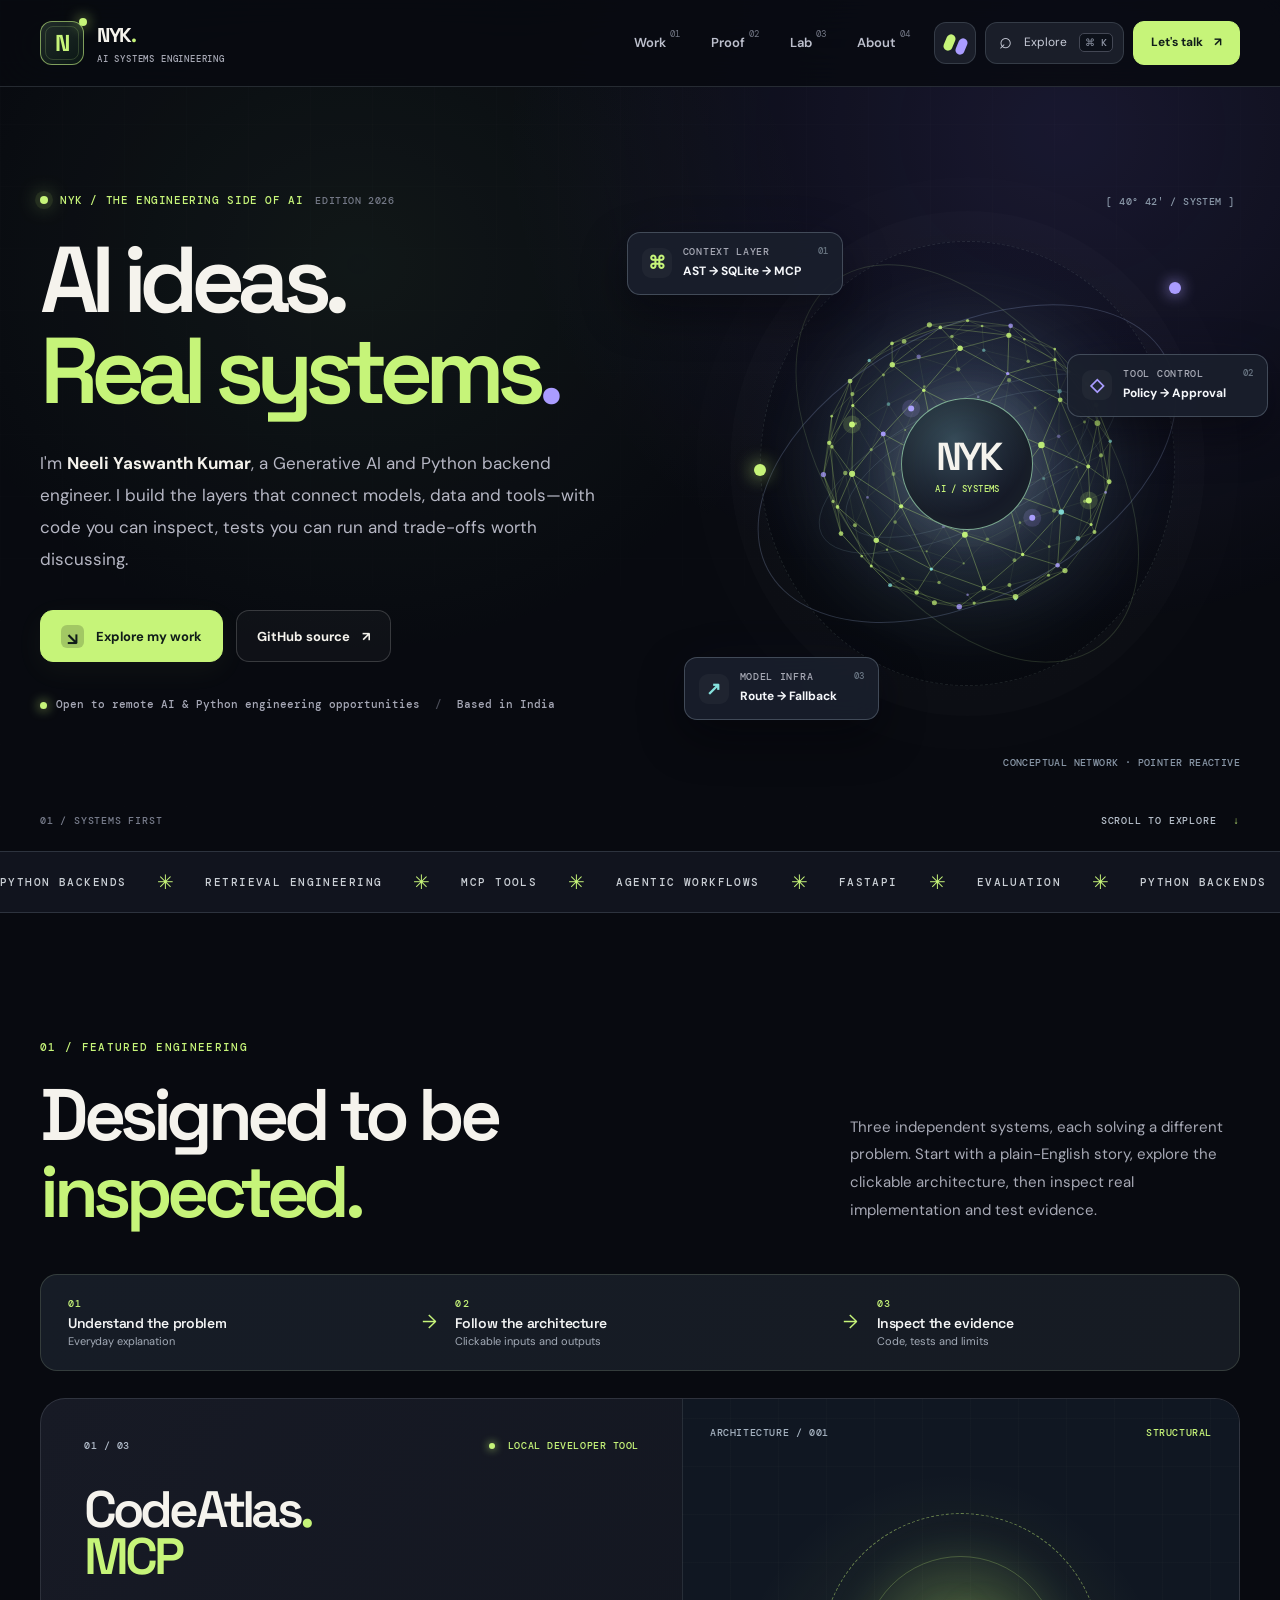
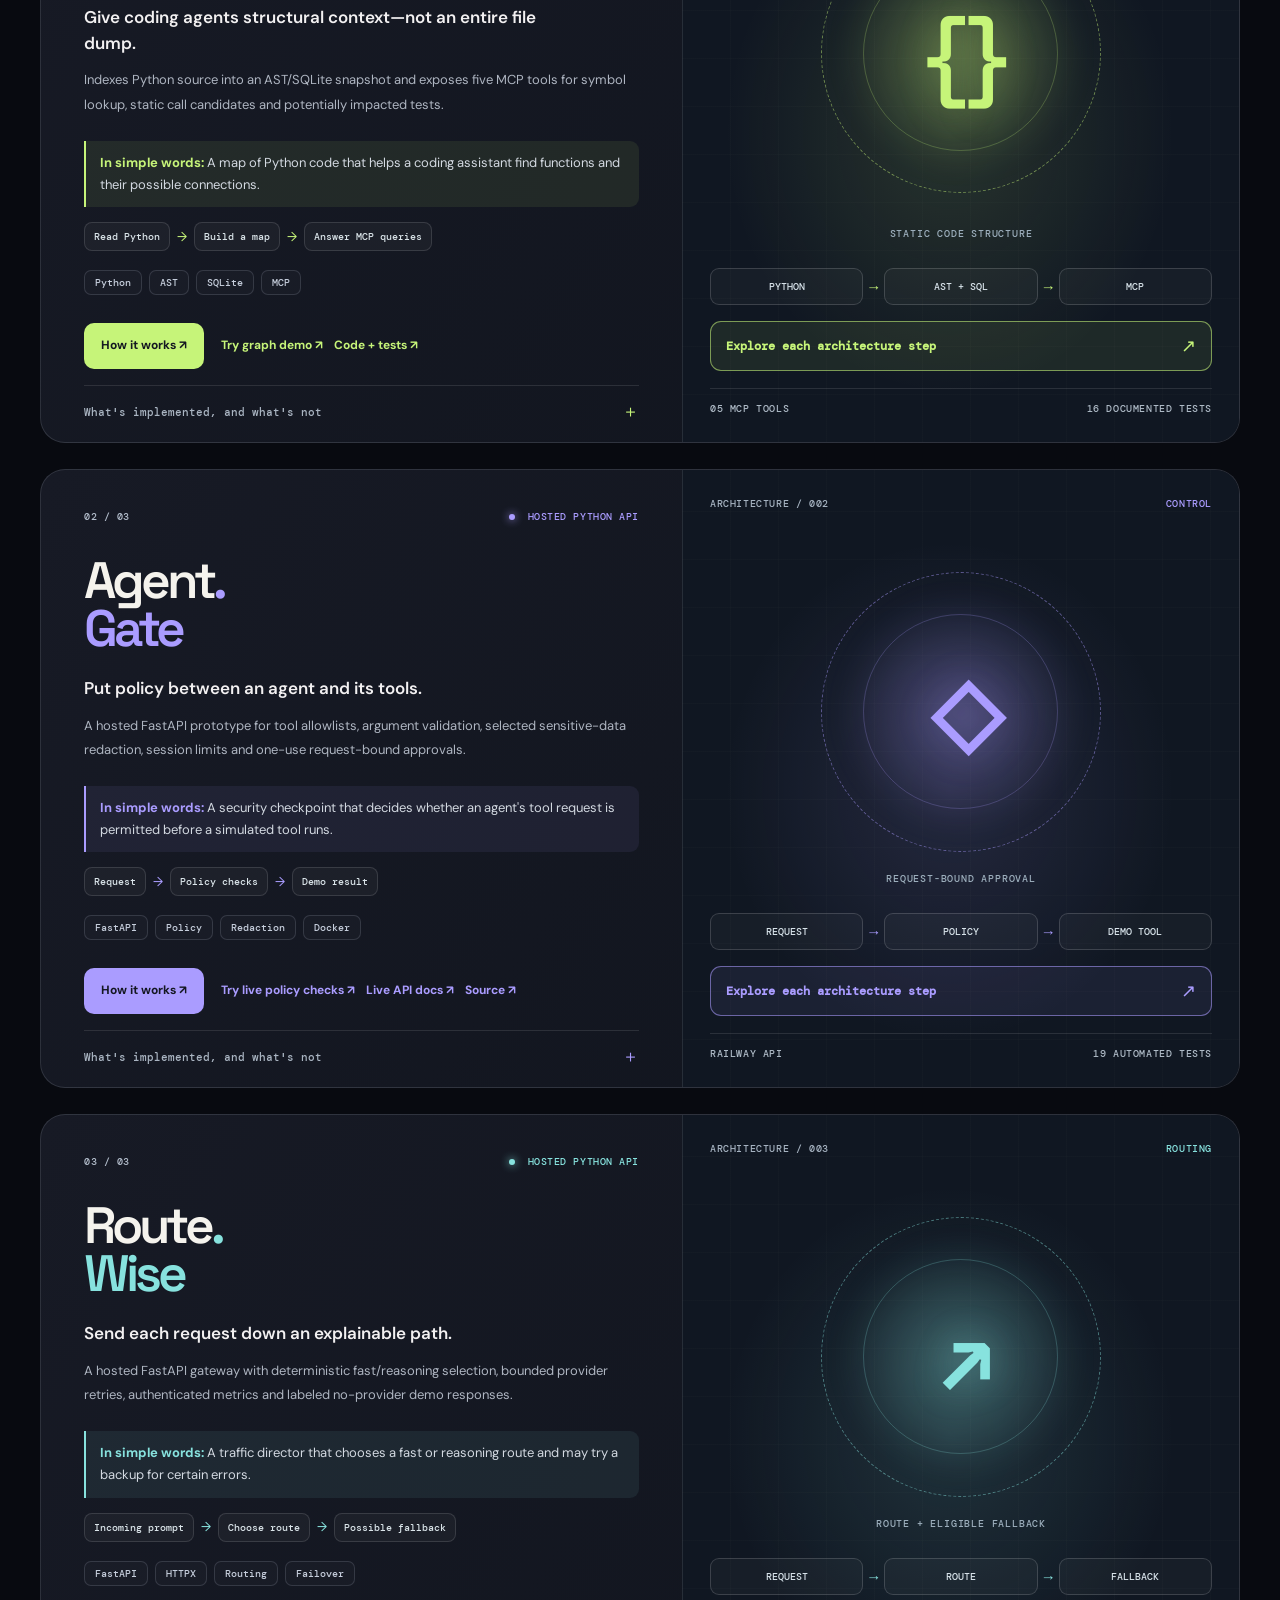
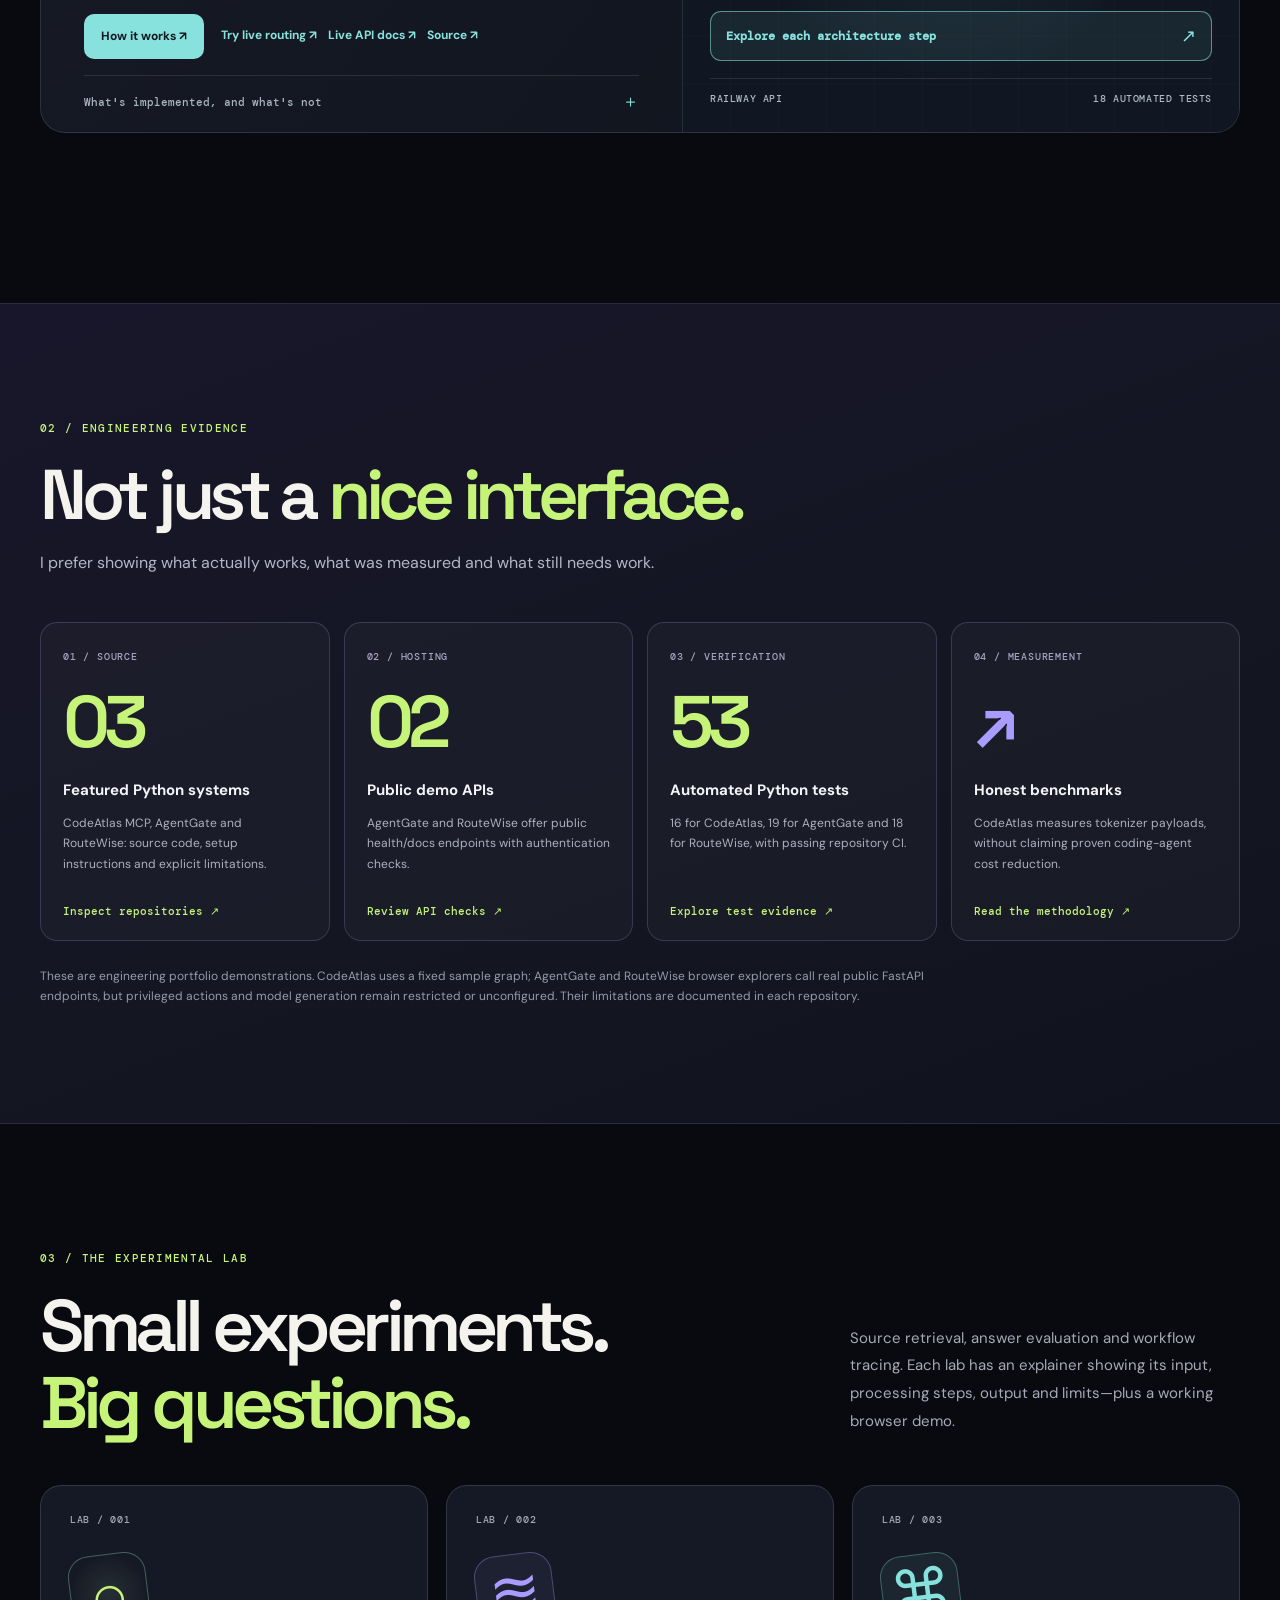
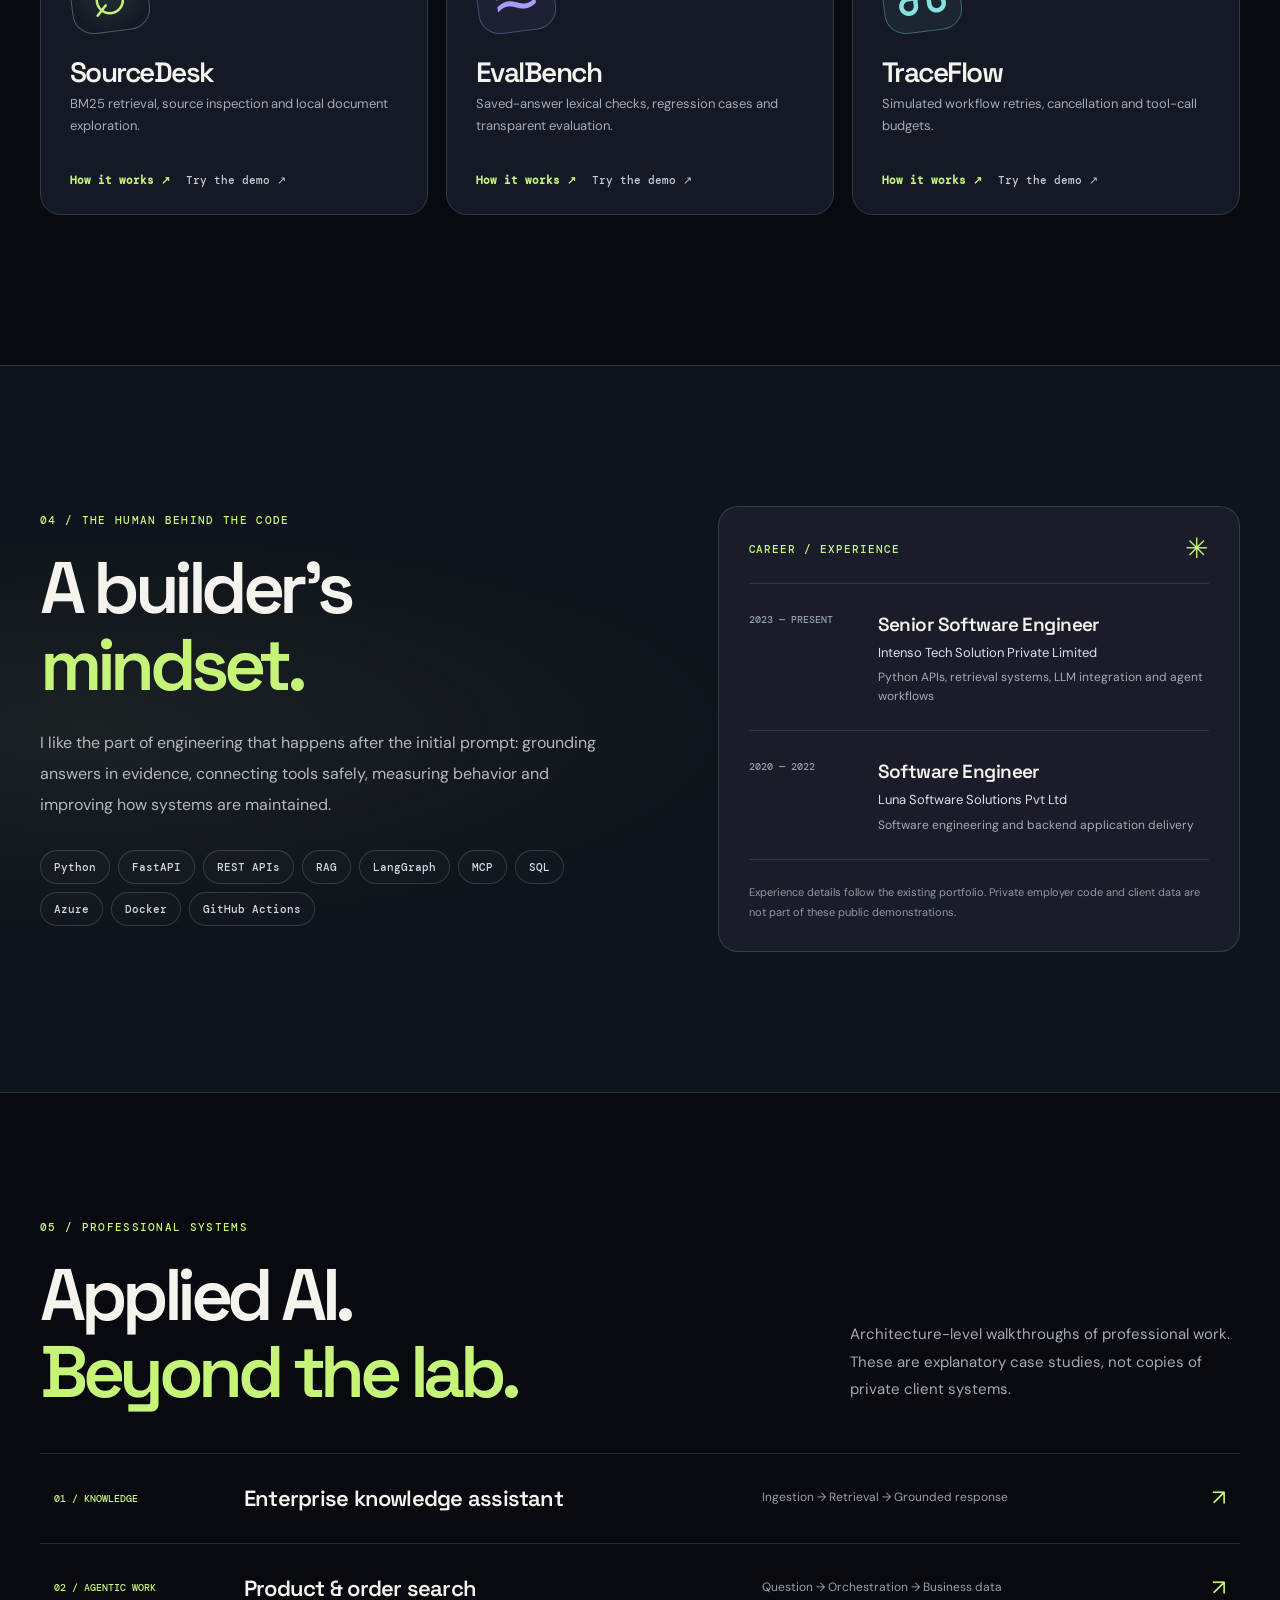
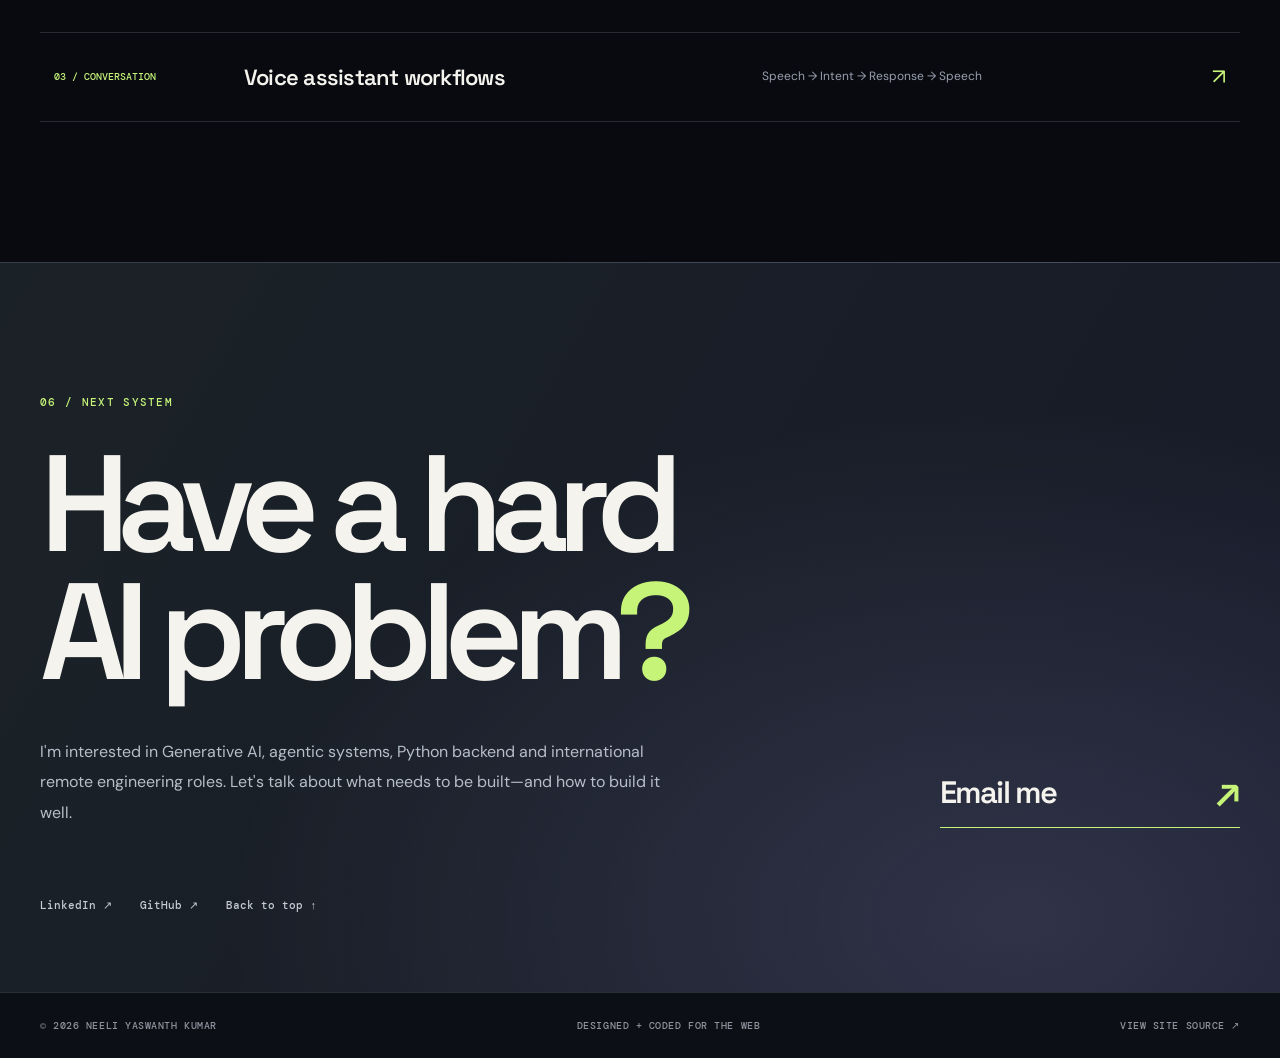
==== commit 639ffc53: "accuracy: align architecture guide evidence with passing CI and live FastAPI operations" ====
--- a/index.html
+++ b/index.html
@@ -156,7 +156,7 @@
               <a href="https://routewise-production-c8aefb65.up.railway.app/docs" target="_blank" rel="noopener noreferrer">Live API docs <span aria-hidden="true">↗</span></a>
               <a href="https://github.com/kyaswanthneeli-stack/routewise" target="_blank" rel="noopener noreferrer">Source <span aria-hidden="true">↗</span></a>
             </div>
-            <details class="project-scope"><summary>What's implemented, and what's not</summary><p>Route selection is based on deterministic heuristics, not trained semantic routing. The public backend returns clearly labeled fixtures until real upstream providers are configured. Browser demo outcomes are simulated.</p></details>
+            <details class="project-scope"><summary>What's implemented, and what's not</summary><p>Route selection is based on deterministic heuristics, not trained semantic routing. The public route-inspection endpoint computes real server-side decisions; generating LLM answers still requires configured upstream providers.</p></details>
           </div>
           <div class="project-visual" aria-label="Conceptual diagram: Incoming chat request is routed to fast or reasoning provider with bounded retry on eligible failures">
             <div class="visual-sup"><span>ARCHITECTURE / 003</span><span class="visual-led">ROUTING</span></div>
@@ -181,7 +181,7 @@
           <a class="proof-tile reveal" href="https://github.com/kyaswanthneeli-stack/codeatlas-mcp/actions/workflows/ci.yml" target="_blank" rel="noopener noreferrer"><span class="proof-tile-top">03 / VERIFICATION</span><strong>53</strong><span class="proof-title">Automated Python tests</span><span class="proof-description">16 for CodeAtlas, 19 for AgentGate and 18 for RouteWise, with passing repository CI.</span><span class="proof-link">Explore test evidence ↗</span></a>
           <a class="proof-tile proof-tile-note reveal" href="https://github.com/kyaswanthneeli-stack/codeatlas-mcp/blob/main/docs/ARCHITECTURE_AND_BENCHMARK.md" target="_blank" rel="noopener noreferrer"><span class="proof-tile-top">04 / MEASUREMENT</span><strong class="proof-symbol">↗</strong><span class="proof-title">Honest benchmarks</span><span class="proof-description">CodeAtlas measures tokenizer payloads, without claiming proven coding-agent cost reduction.</span><span class="proof-link">Read the methodology ↗</span></a>
         </div>
-        <p class="proof-footnote">These are engineering portfolio demonstrations. The browser explorers use sample data, while the authenticated Railway backends expose real service endpoints. Their limitations are documented in each repository.</p>
+        <p class="proof-footnote">These are engineering portfolio demonstrations. CodeAtlas uses a fixed sample graph; AgentGate and RouteWise browser explorers call real public FastAPI endpoints, but privileged actions and model generation remain restricted or unconfigured. Their limitations are documented in each repository.</p>
       </div>
     </section>
 
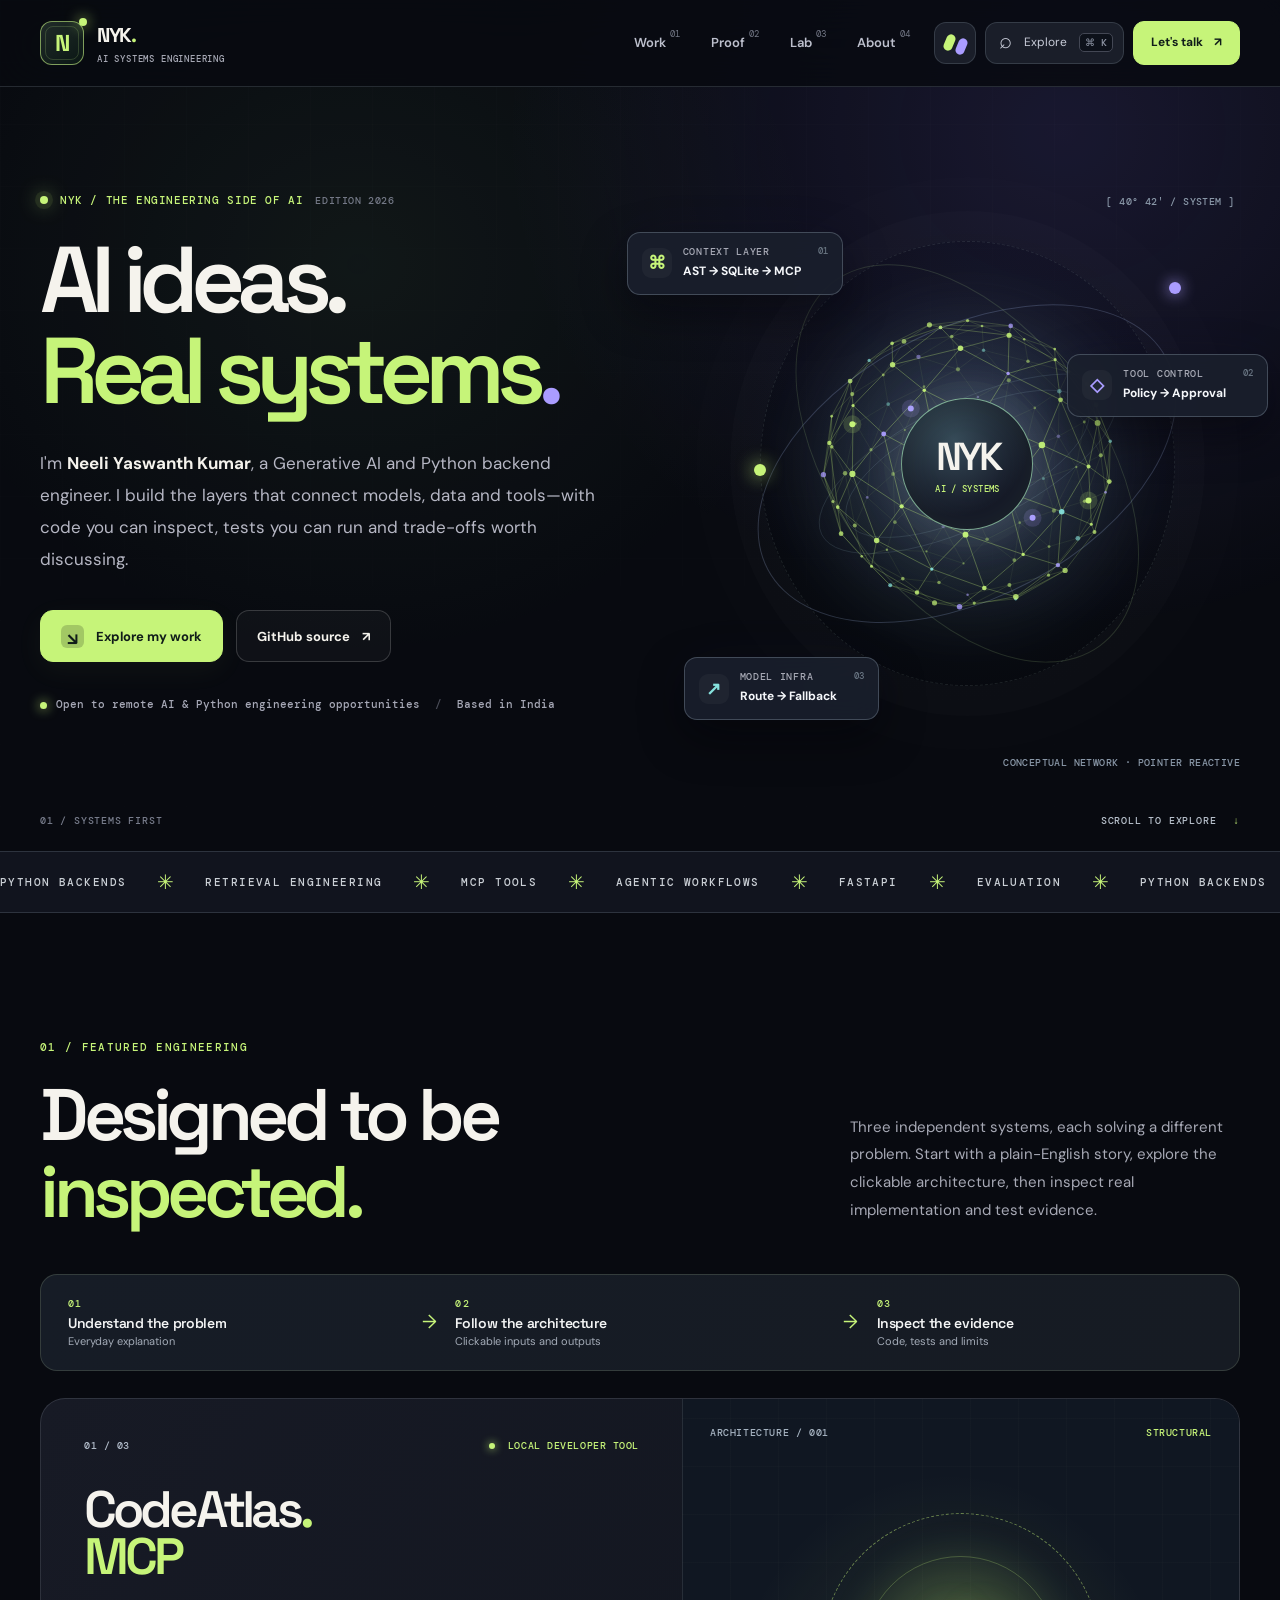
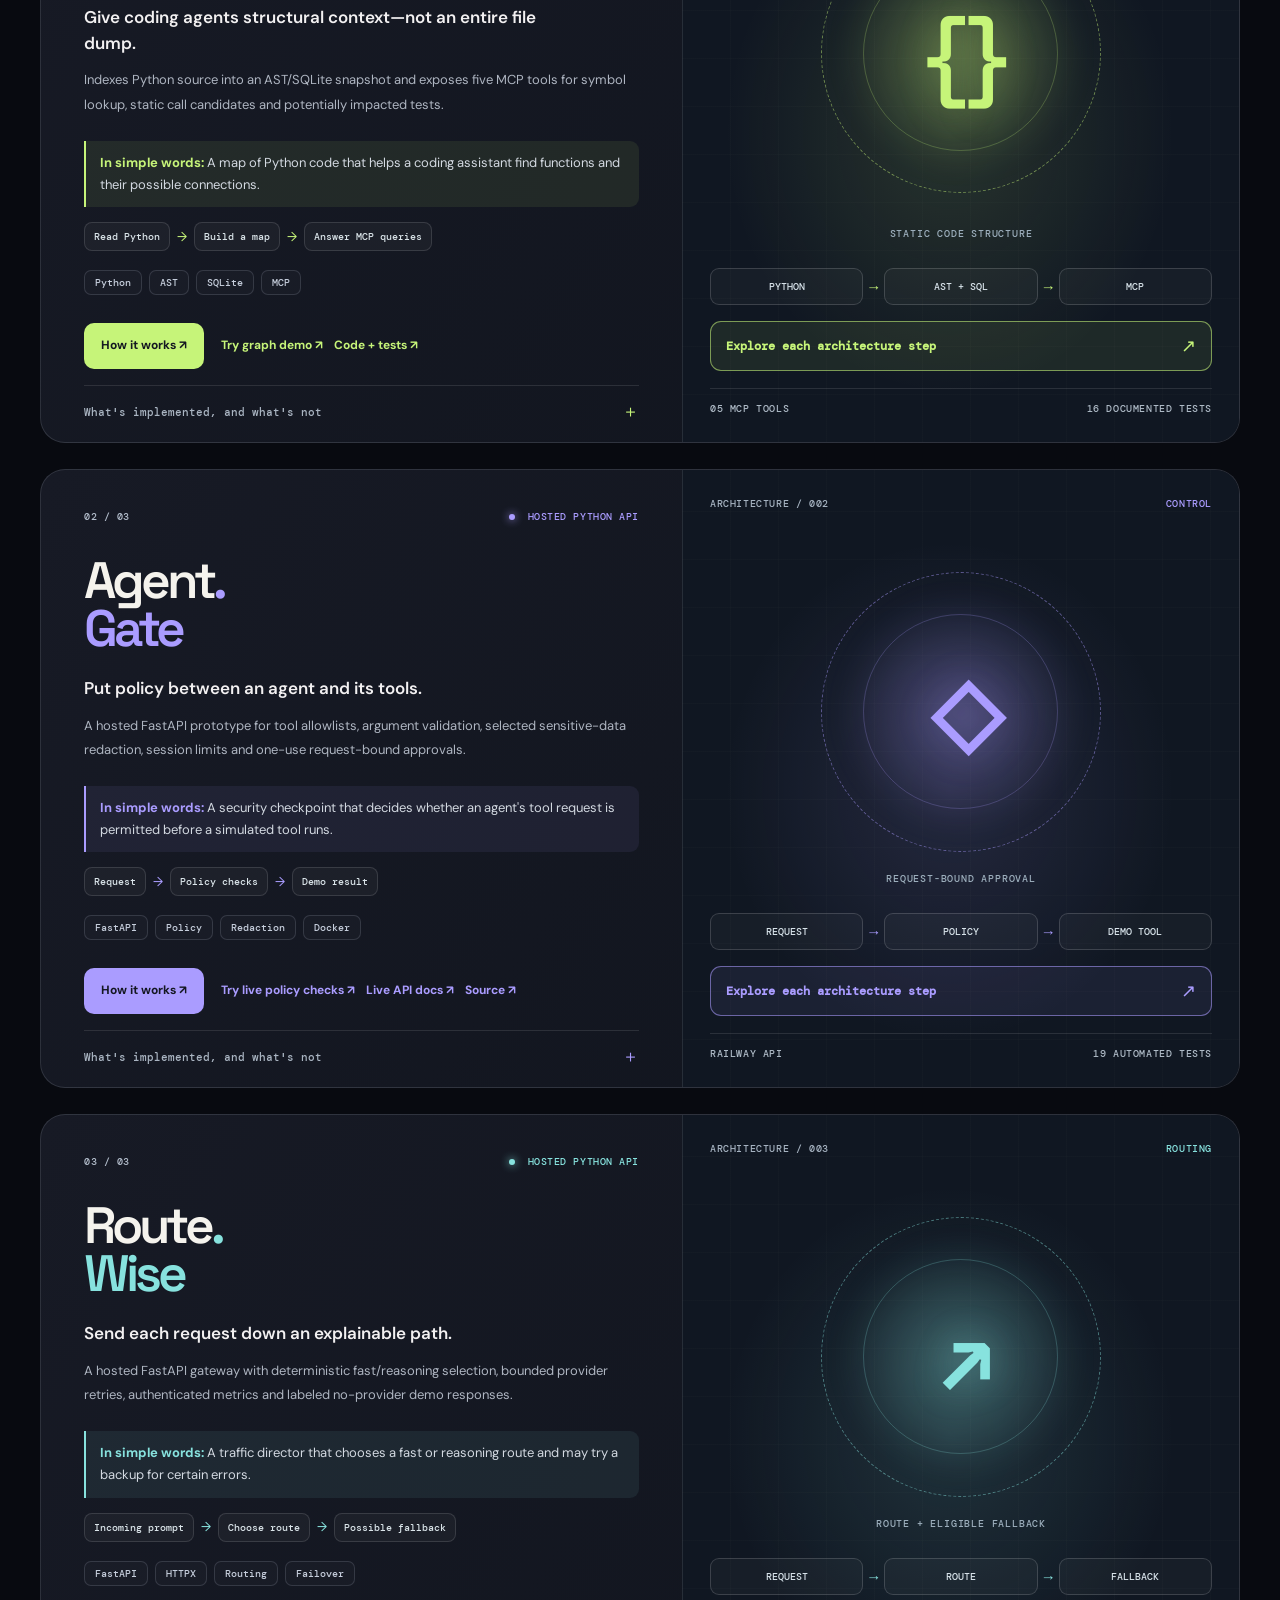
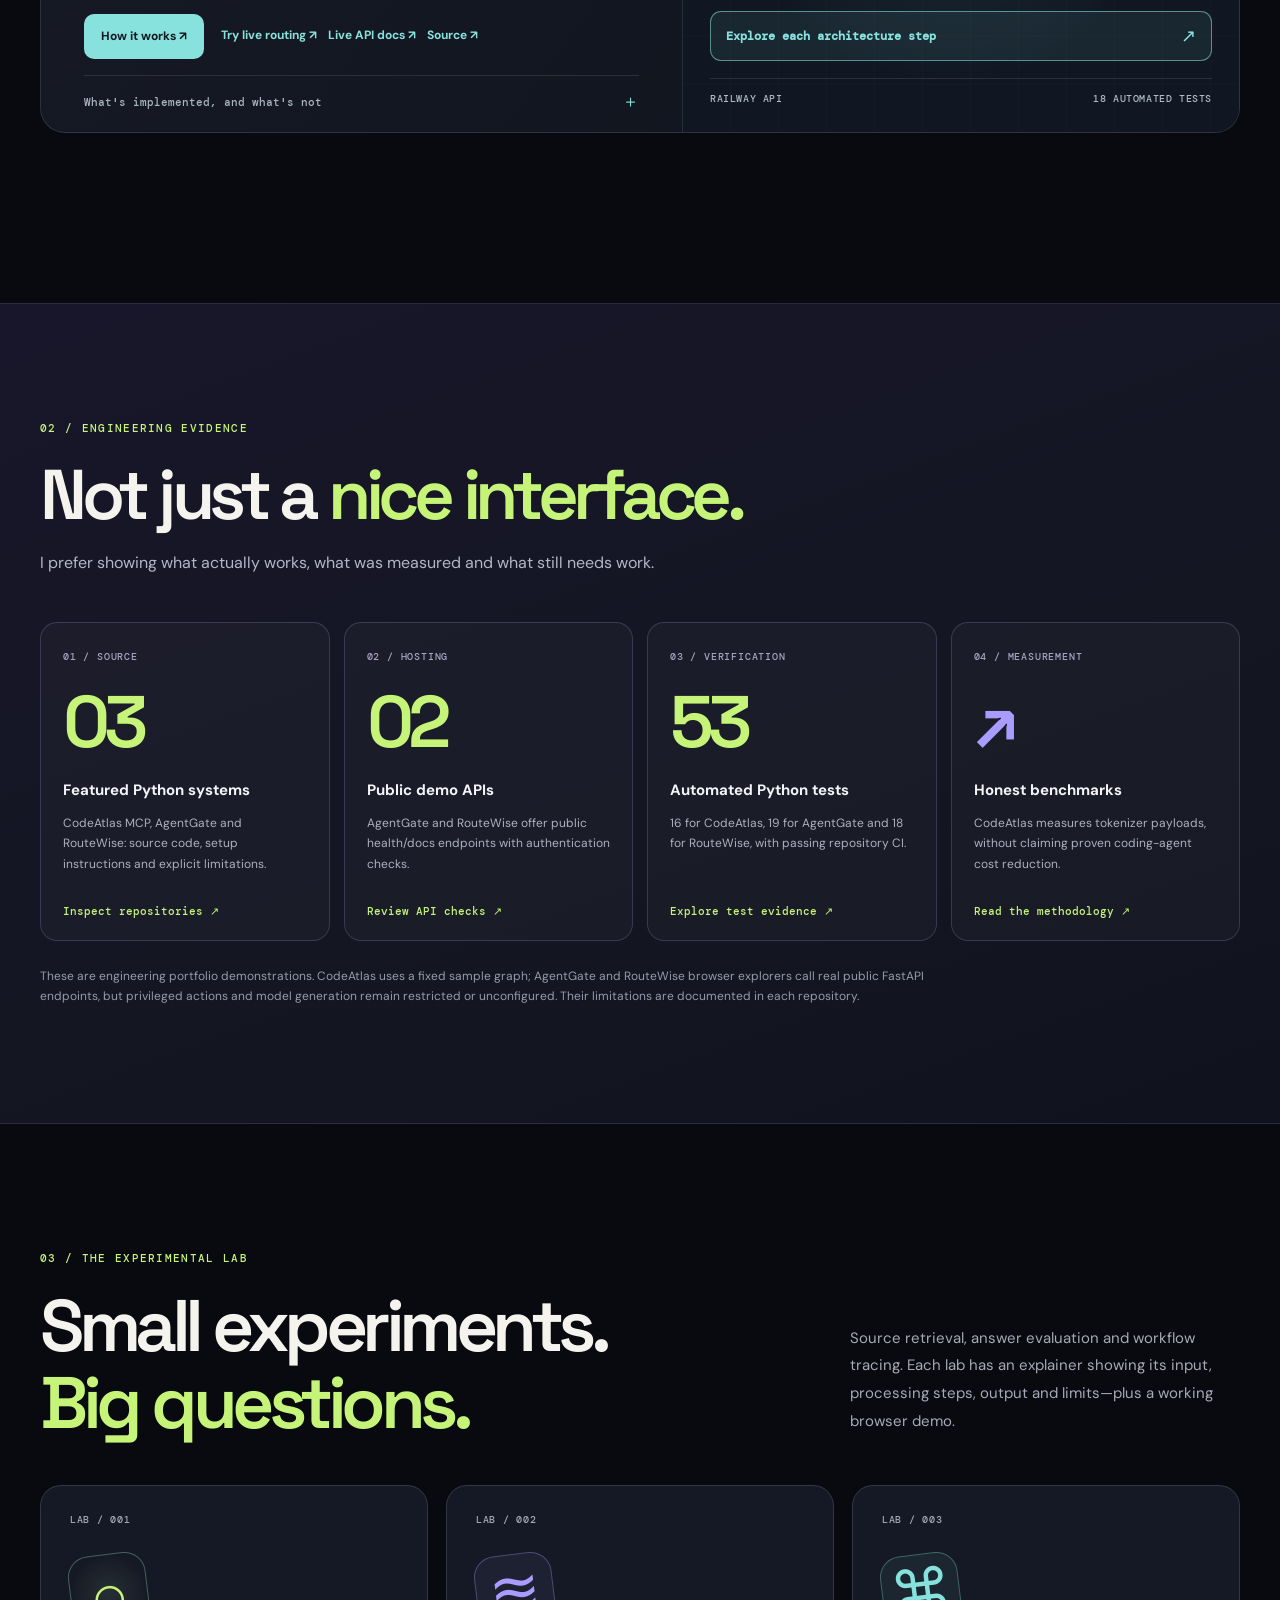
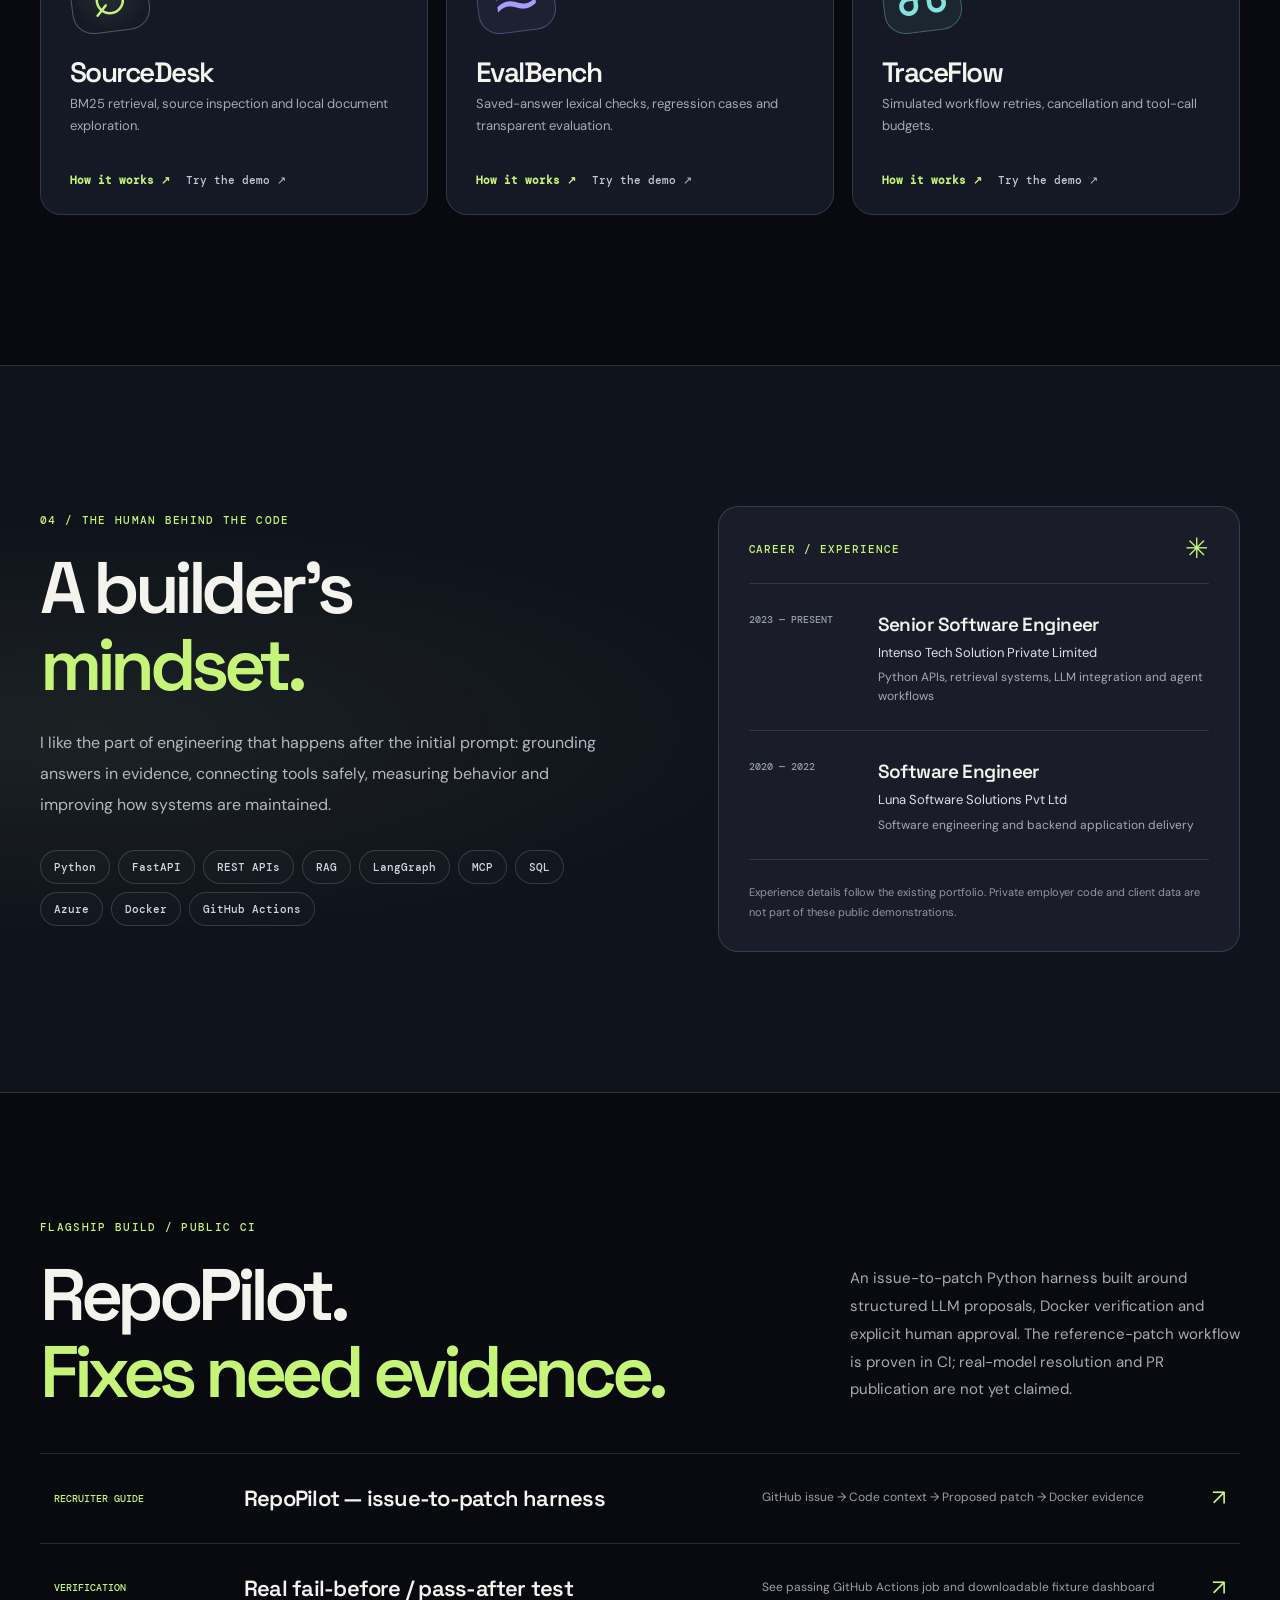
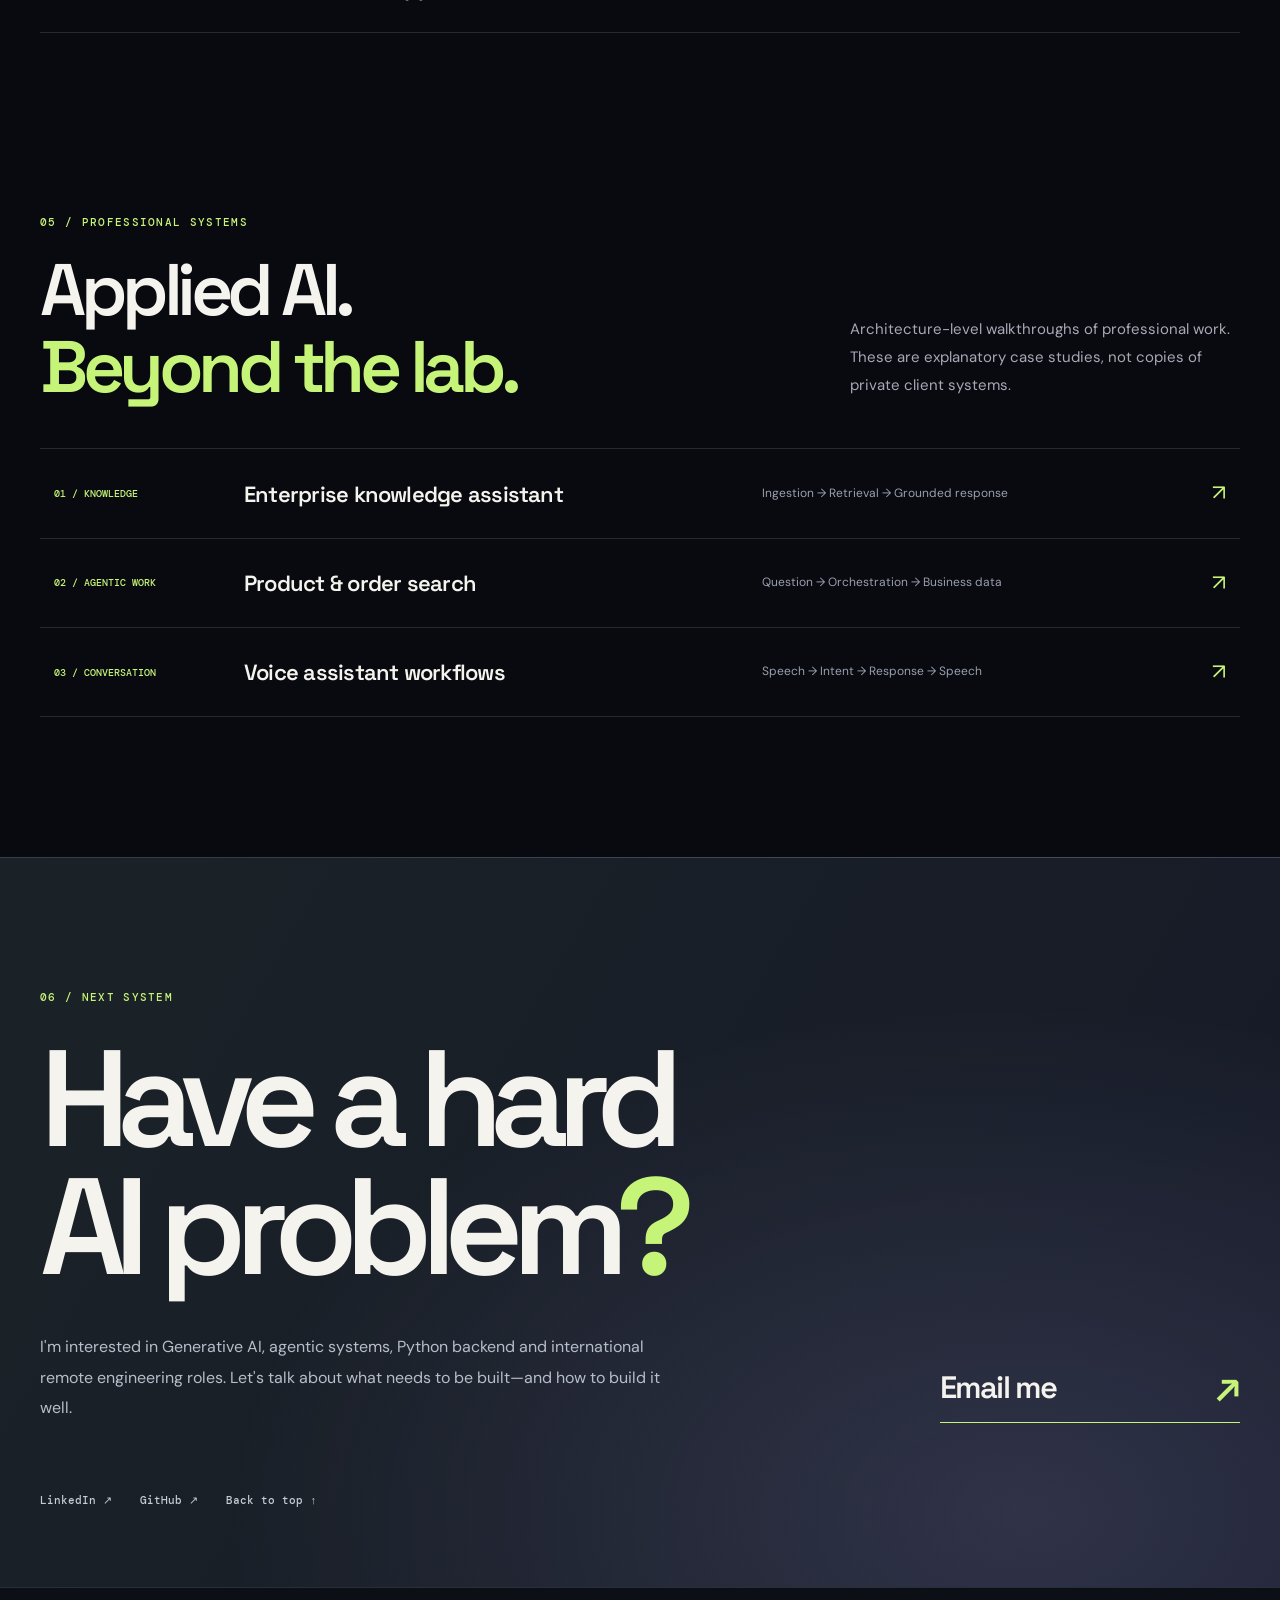
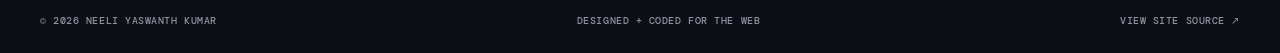
==== commit 3222b0cc: "portfolio: showcase RepoPilot flagship with honest CI evidence and limits" ====
--- a/index.html
+++ b/index.html
@@ -211,6 +211,14 @@
       </div>
     </section>
 
+    <section class="content-section site-shell" id="repopilot" aria-labelledby="repopilot-title">
+      <div class="section-intro reveal"><div><span class="section-tag">FLAGSHIP BUILD / PUBLIC CI</span><h2 id="repopilot-title">RepoPilot.<br><em>Fixes need evidence.</em></h2></div><p>An issue-to-patch Python harness built around structured LLM proposals, Docker verification and explicit human approval. The reference-patch workflow is proven in CI; real-model resolution and PR publication are not yet claimed.</p></div>
+      <div class="case-list">
+        <a class="case-row reveal" href="https://kyaswanthneeli-stack.github.io/ai-engineering-lab/repopilot/"><span>RECRUITER GUIDE</span><strong>RepoPilot — issue-to-patch harness</strong><small>GitHub issue → Code context → Proposed patch → Docker evidence</small><b aria-hidden="true">↗</b></a>
+        <a class="case-row reveal" href="https://github.com/kyaswanthneeli-stack/ai-engineering-lab/actions/workflows/repopilot.yml"><span>VERIFICATION</span><strong>Real fail-before / pass-after test</strong><small>See passing GitHub Actions job and downloadable fixture dashboard</small><b aria-hidden="true">↗</b></a>
+      </div>
+    </section>
+
     <section class="content-section site-shell" id="case-studies" aria-labelledby="case-title">
       <div class="section-intro reveal"><div><span class="section-tag">05 / PROFESSIONAL SYSTEMS</span><h2 id="case-title">Applied AI.<br><em>Beyond the lab.</em></h2></div><p>Architecture-level walkthroughs of professional work. These are explanatory case studies, not copies of private client systems.</p></div>
       <div class="case-list">
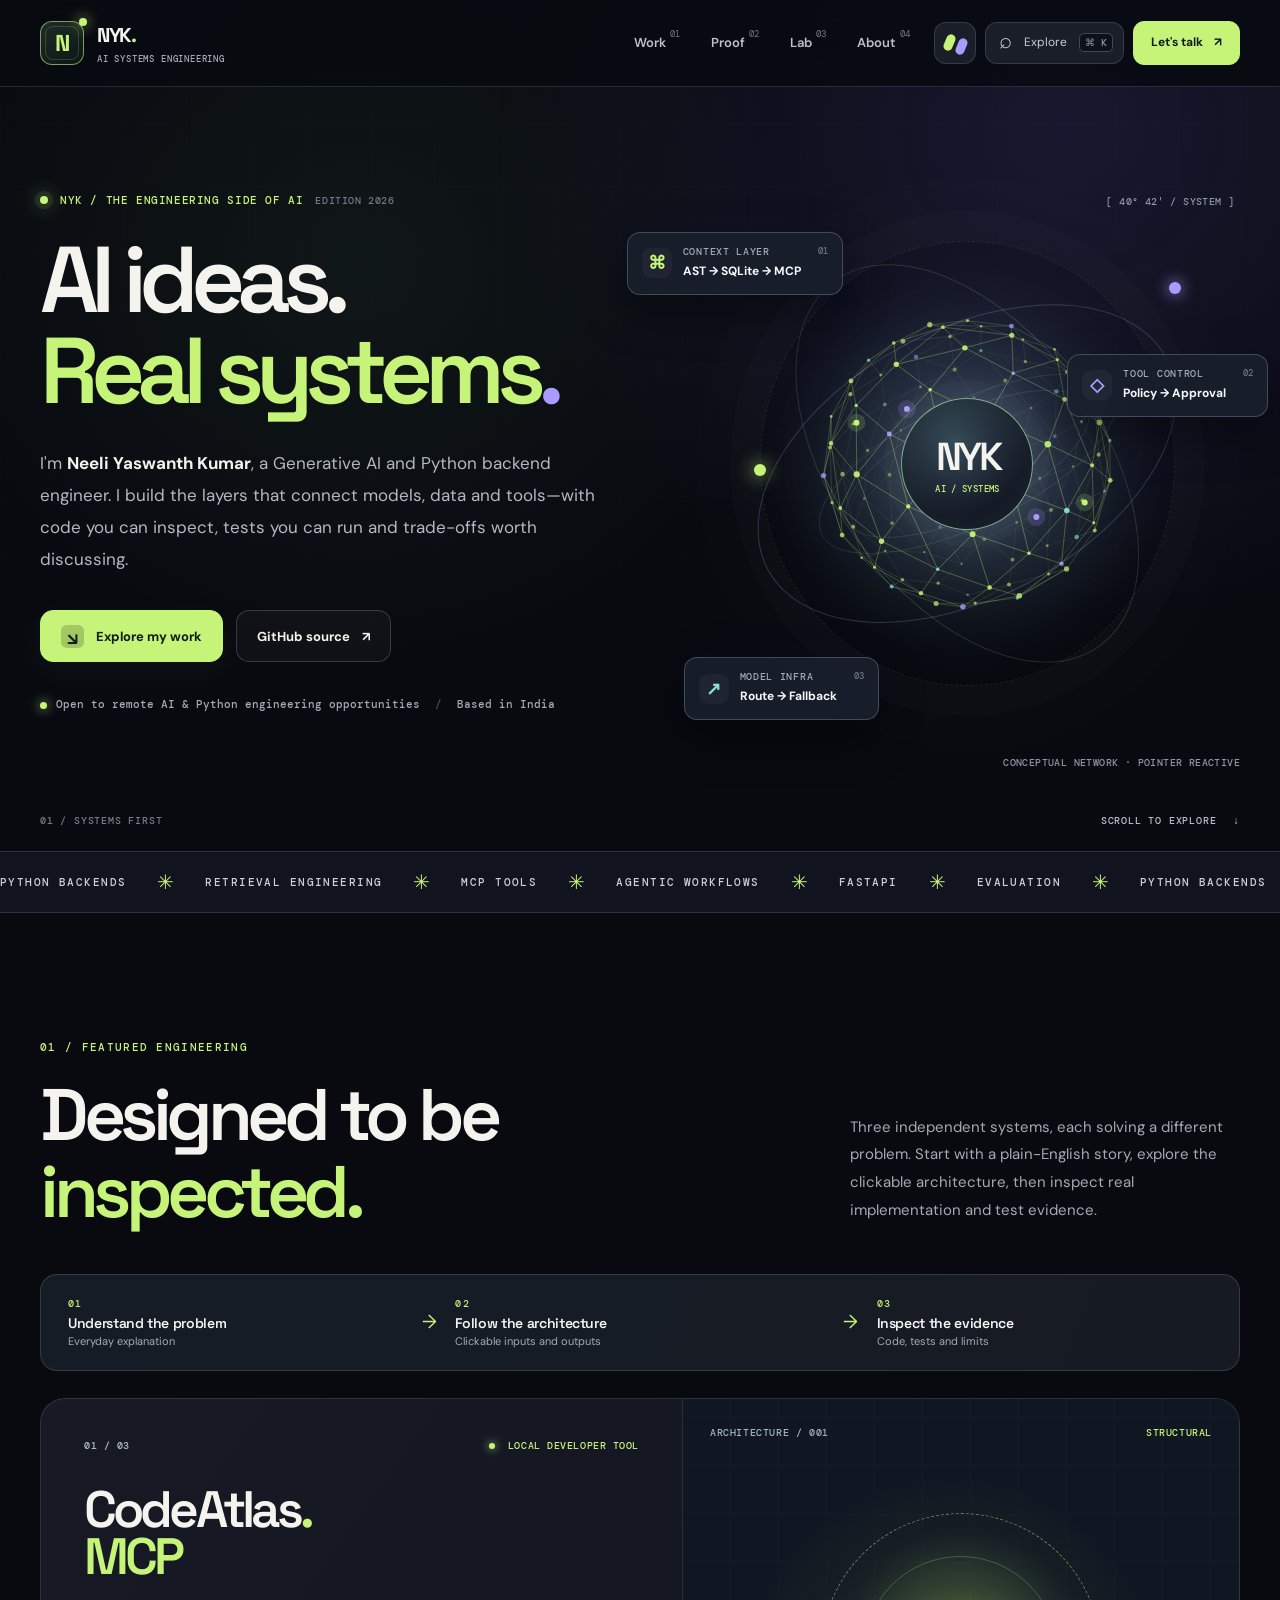
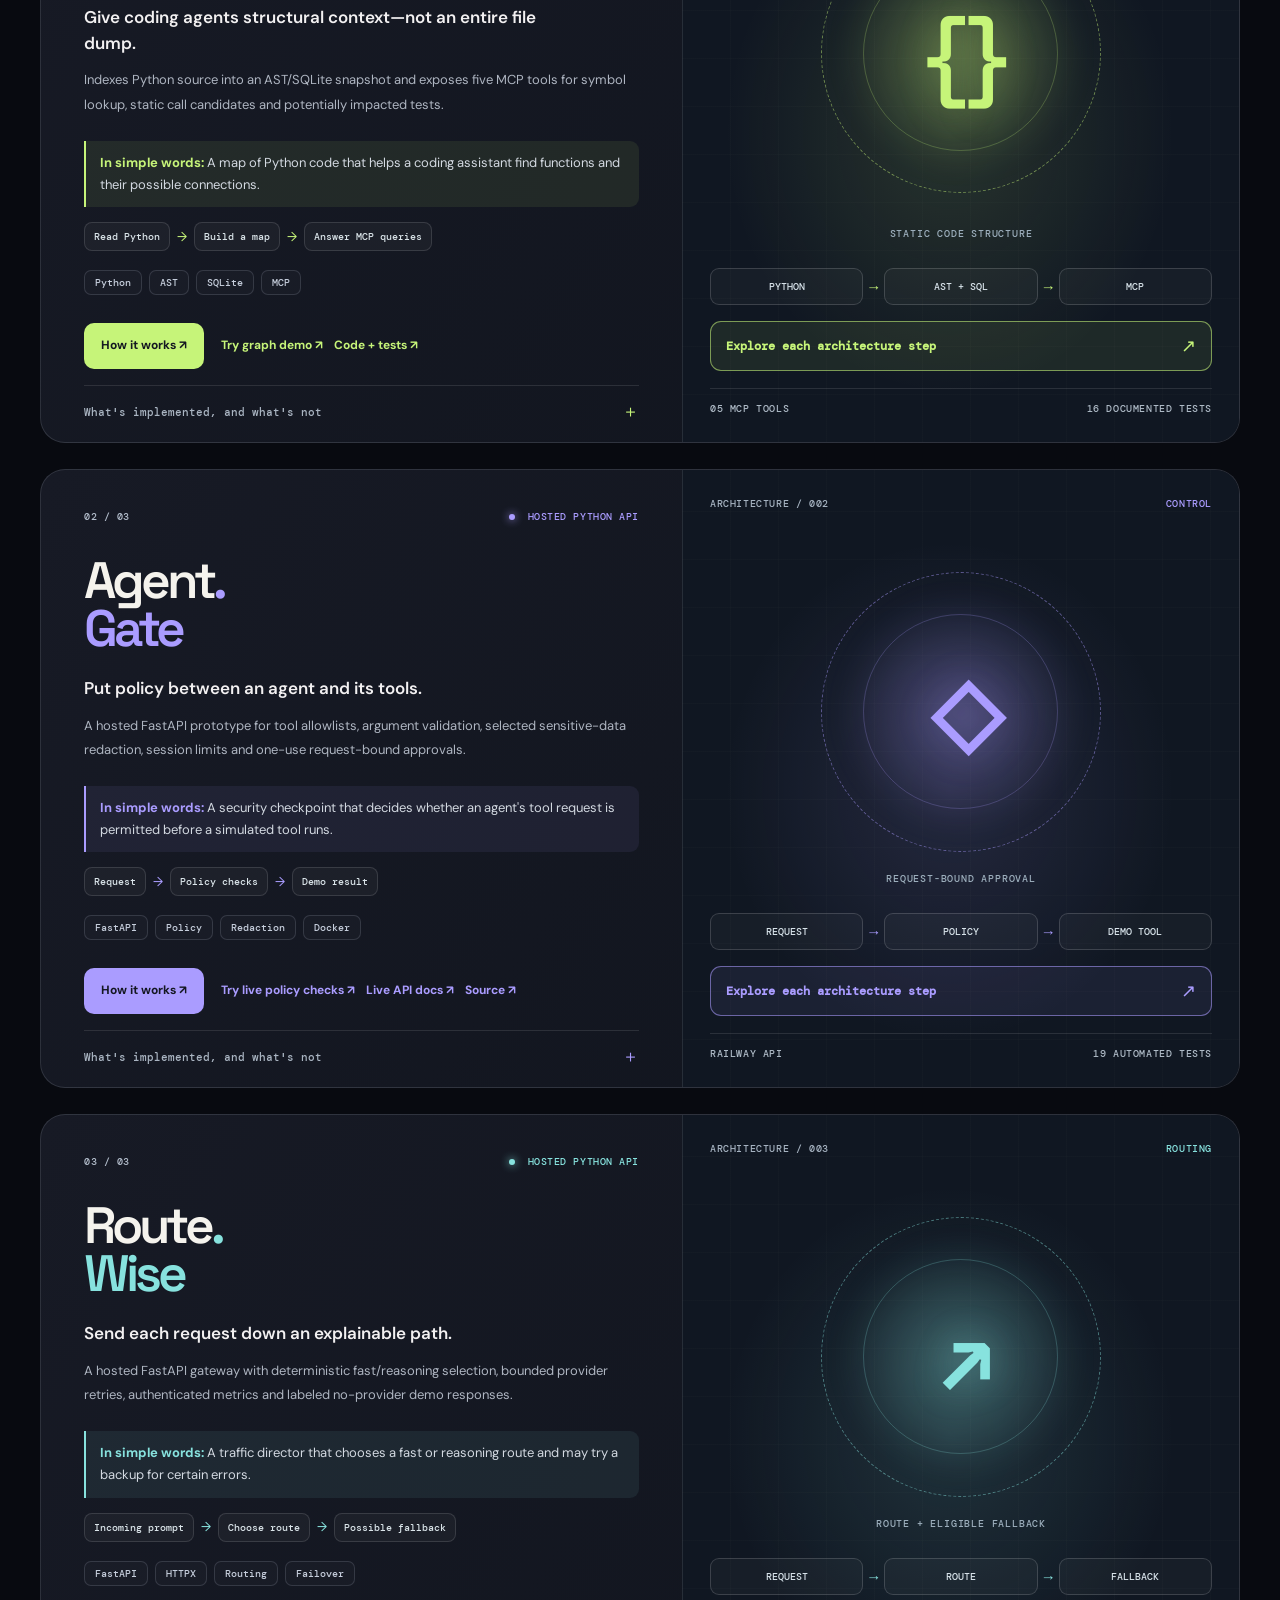
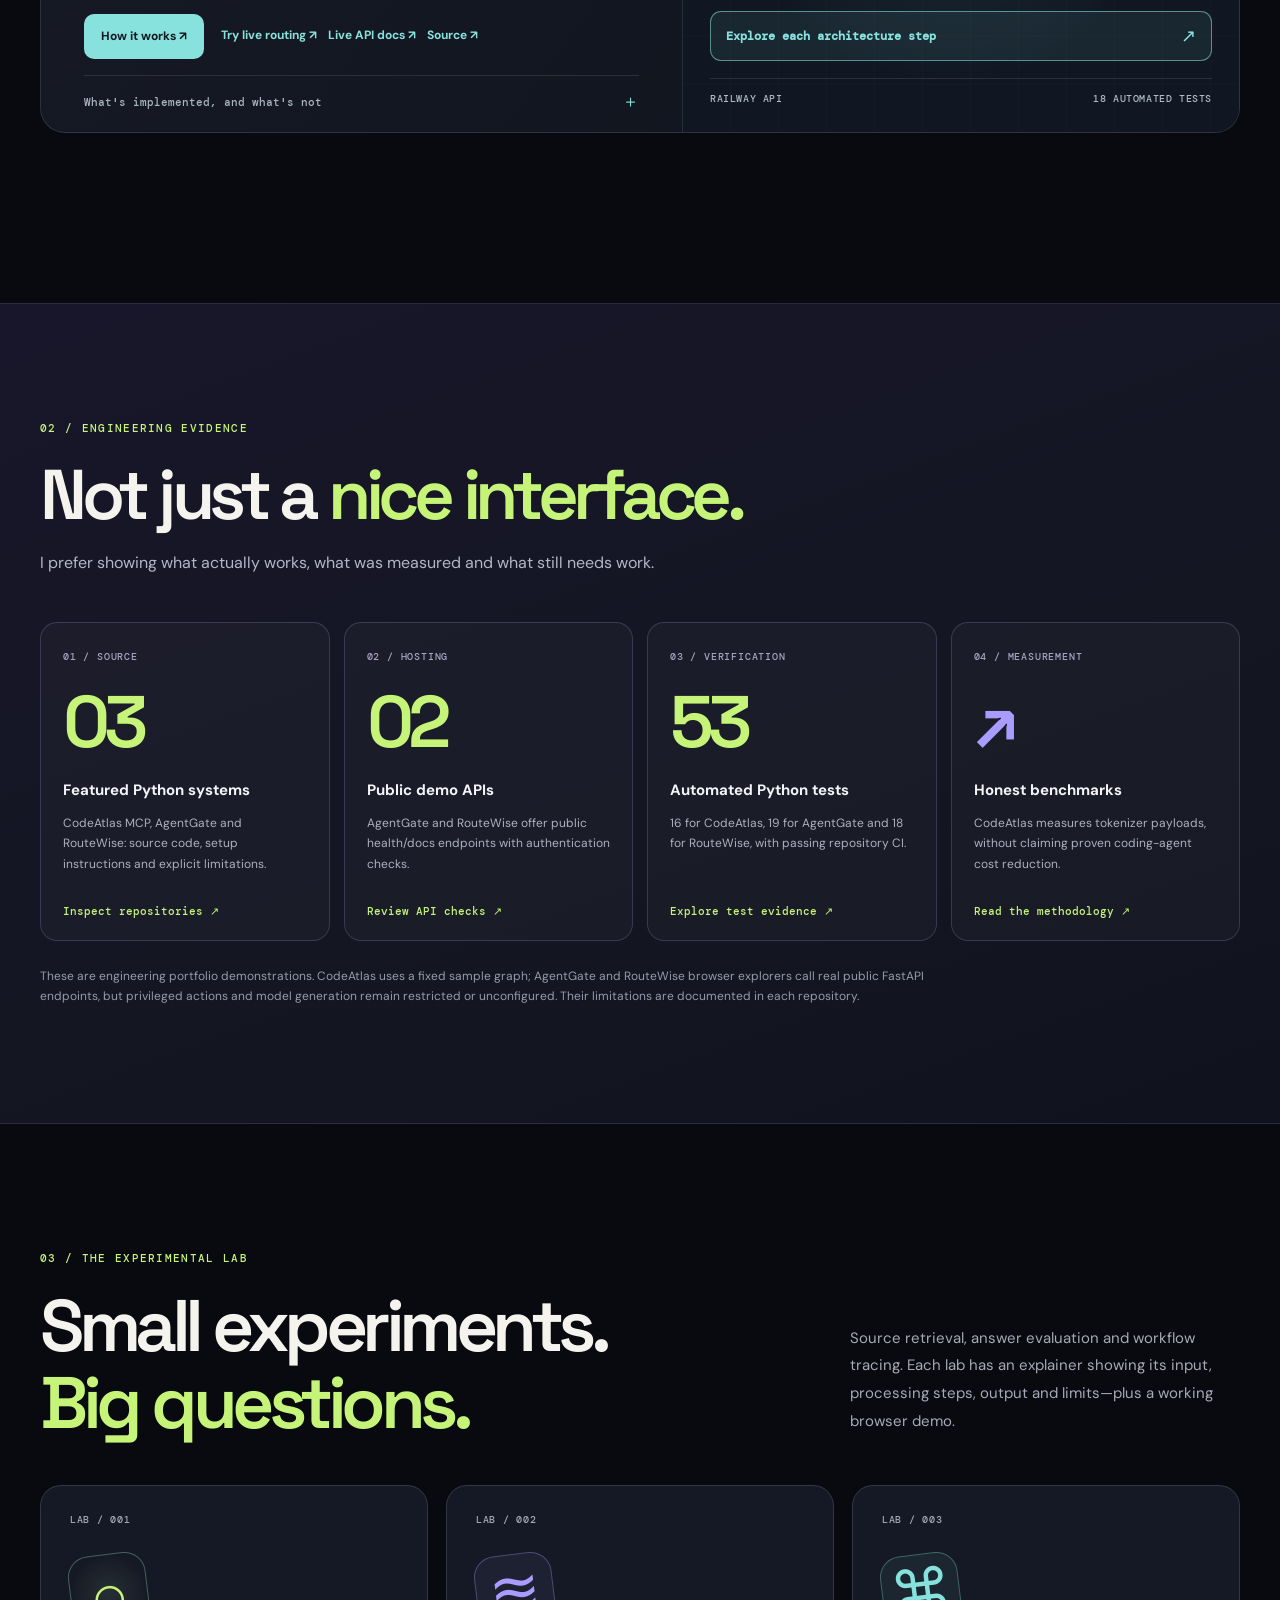
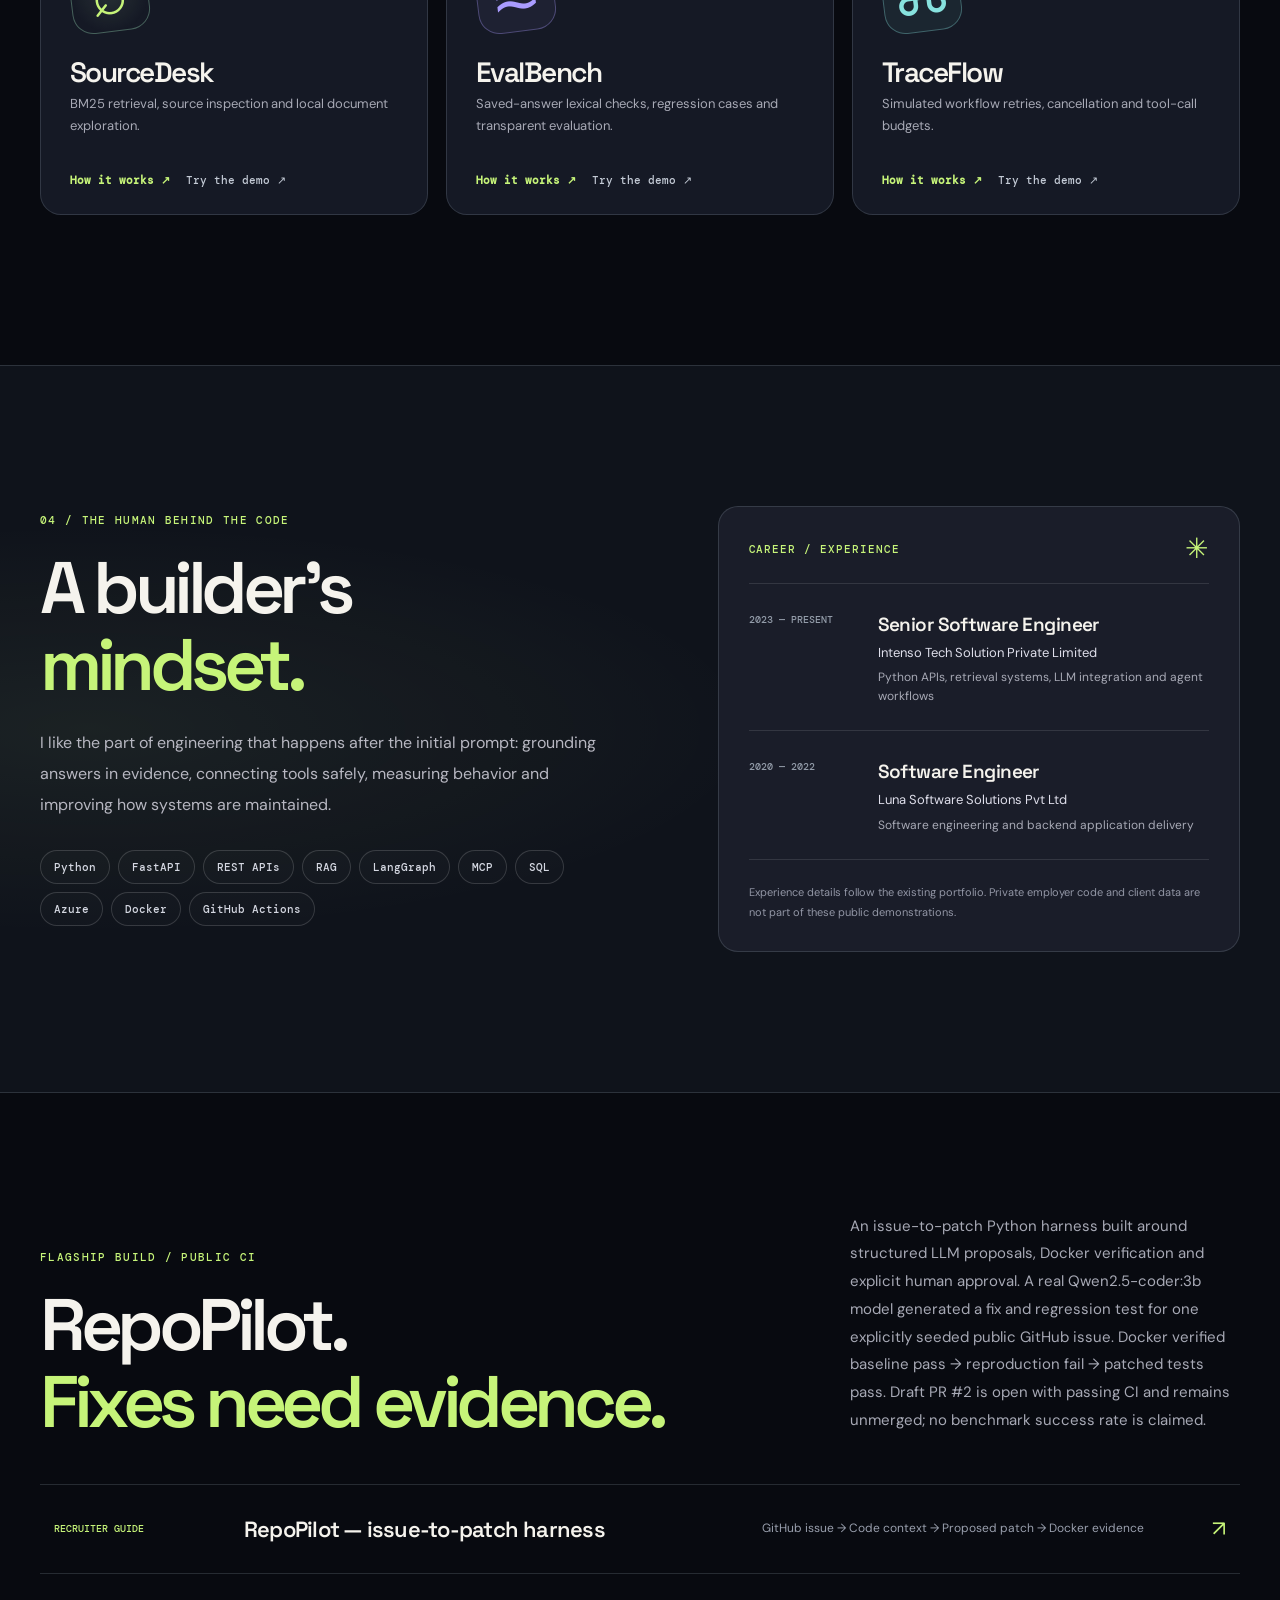
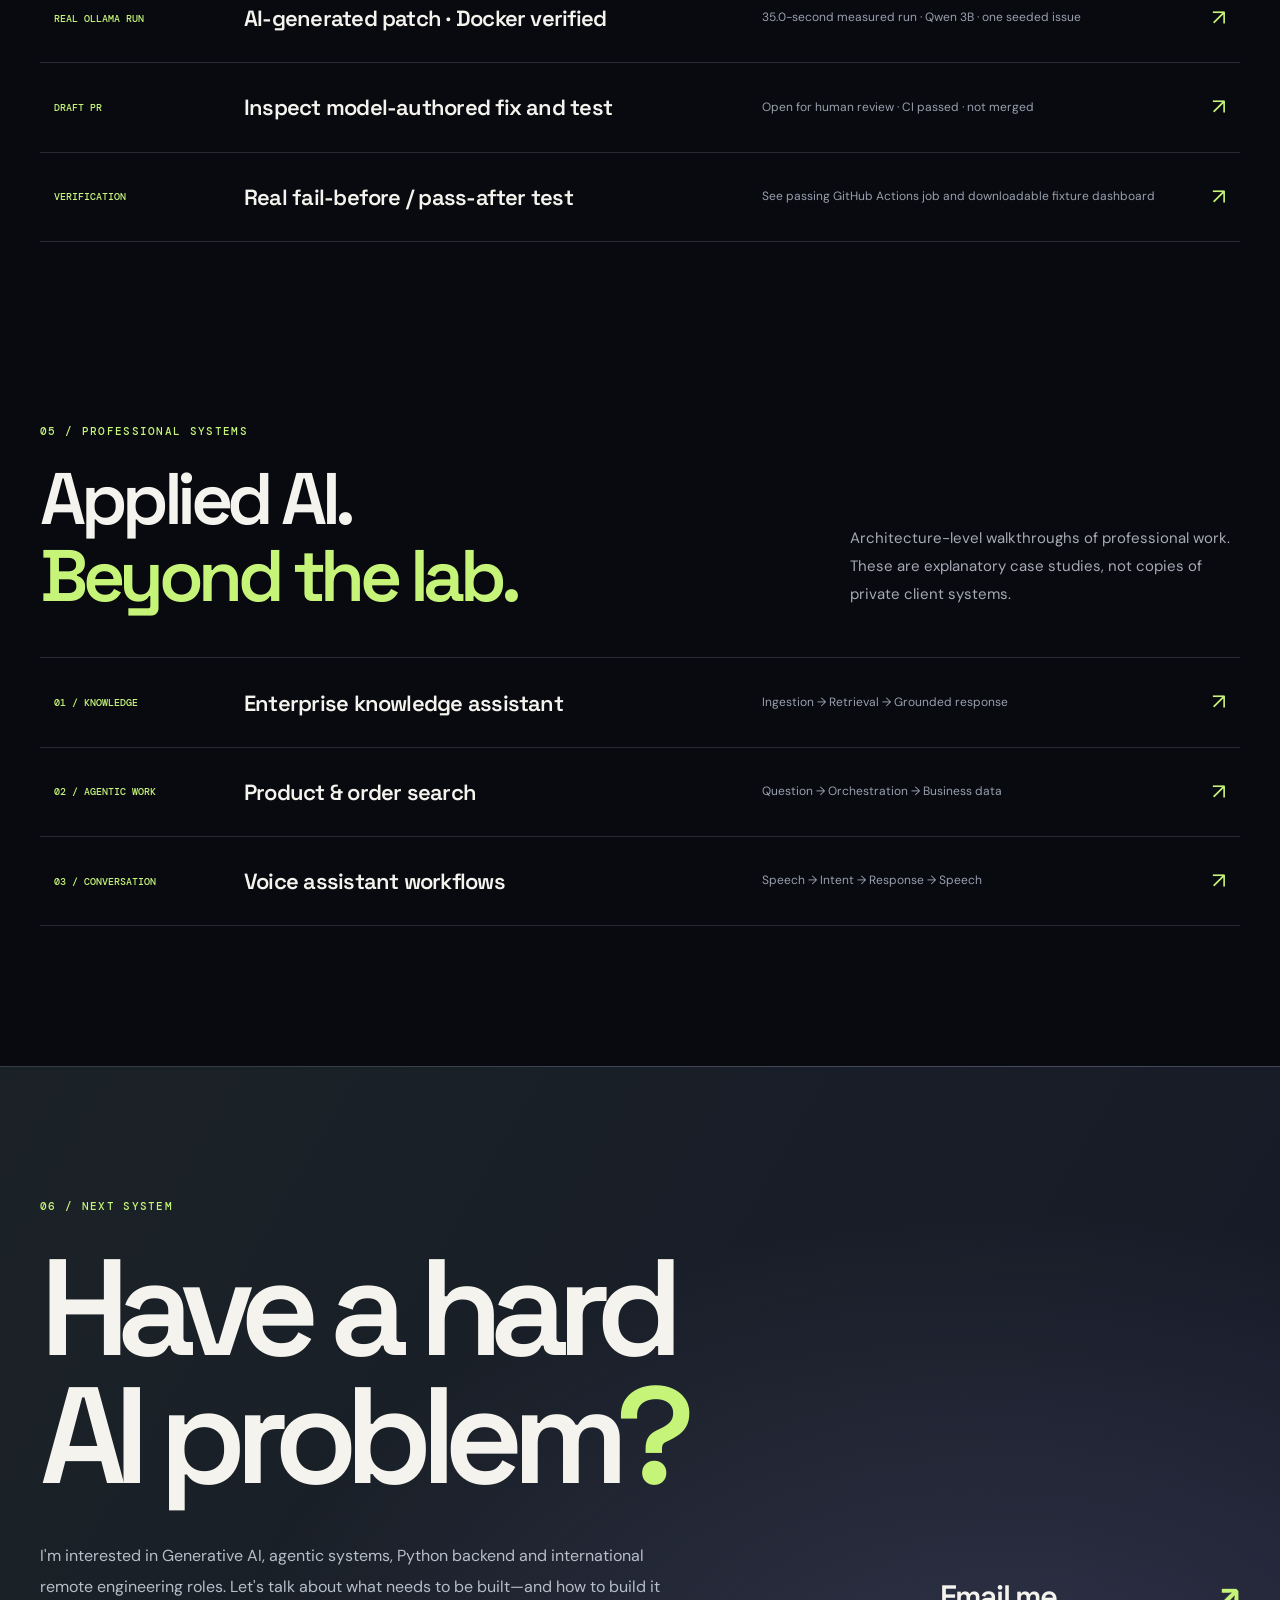
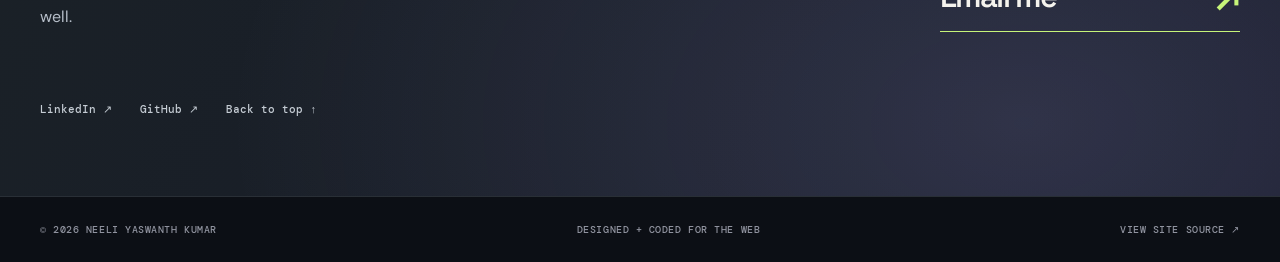
==== commit f85b09db: "portfolio: highlight authentic Qwen coding-agent fix, Docker proof and unmerged draft PR" ====
--- a/index.html
+++ b/index.html
@@ -212,9 +212,11 @@
     </section>
 
     <section class="content-section site-shell" id="repopilot" aria-labelledby="repopilot-title">
-      <div class="section-intro reveal"><div><span class="section-tag">FLAGSHIP BUILD / PUBLIC CI</span><h2 id="repopilot-title">RepoPilot.<br><em>Fixes need evidence.</em></h2></div><p>An issue-to-patch Python harness built around structured LLM proposals, Docker verification and explicit human approval. The reference-patch workflow is proven in CI; real-model resolution and PR publication are not yet claimed.</p></div>
+      <div class="section-intro reveal"><div><span class="section-tag">FLAGSHIP BUILD / PUBLIC CI</span><h2 id="repopilot-title">RepoPilot.<br><em>Fixes need evidence.</em></h2></div><p>An issue-to-patch Python harness built around structured LLM proposals, Docker verification and explicit human approval. A real Qwen2.5-coder:3b model generated a fix and regression test for one explicitly seeded public GitHub issue. Docker verified baseline pass → reproduction fail → patched tests pass. Draft PR #2 is open with passing CI and remains unmerged; no benchmark success rate is claimed.</p></div>
       <div class="case-list">
         <a class="case-row reveal" href="https://kyaswanthneeli-stack.github.io/ai-engineering-lab/repopilot/"><span>RECRUITER GUIDE</span><strong>RepoPilot — issue-to-patch harness</strong><small>GitHub issue → Code context → Proposed patch → Docker evidence</small><b aria-hidden="true">↗</b></a>
+        <a class="case-row reveal" href="https://kyaswanthneeli-stack.github.io/ai-engineering-lab/repopilot/model-run.html"><span>REAL OLLAMA RUN</span><strong>AI-generated patch · Docker verified</strong><small>35.0-second measured run · Qwen 3B · one seeded issue</small><b aria-hidden="true">↗</b></a>
+        <a class="case-row reveal" href="https://github.com/kyaswanthneeli-stack/ai-engineering-lab/pull/2"><span>DRAFT PR</span><strong>Inspect model-authored fix and test</strong><small>Open for human review · CI passed · not merged</small><b aria-hidden="true">↗</b></a>
         <a class="case-row reveal" href="https://github.com/kyaswanthneeli-stack/ai-engineering-lab/actions/workflows/repopilot.yml"><span>VERIFICATION</span><strong>Real fail-before / pass-after test</strong><small>See passing GitHub Actions job and downloadable fixture dashboard</small><b aria-hidden="true">↗</b></a>
       </div>
     </section>
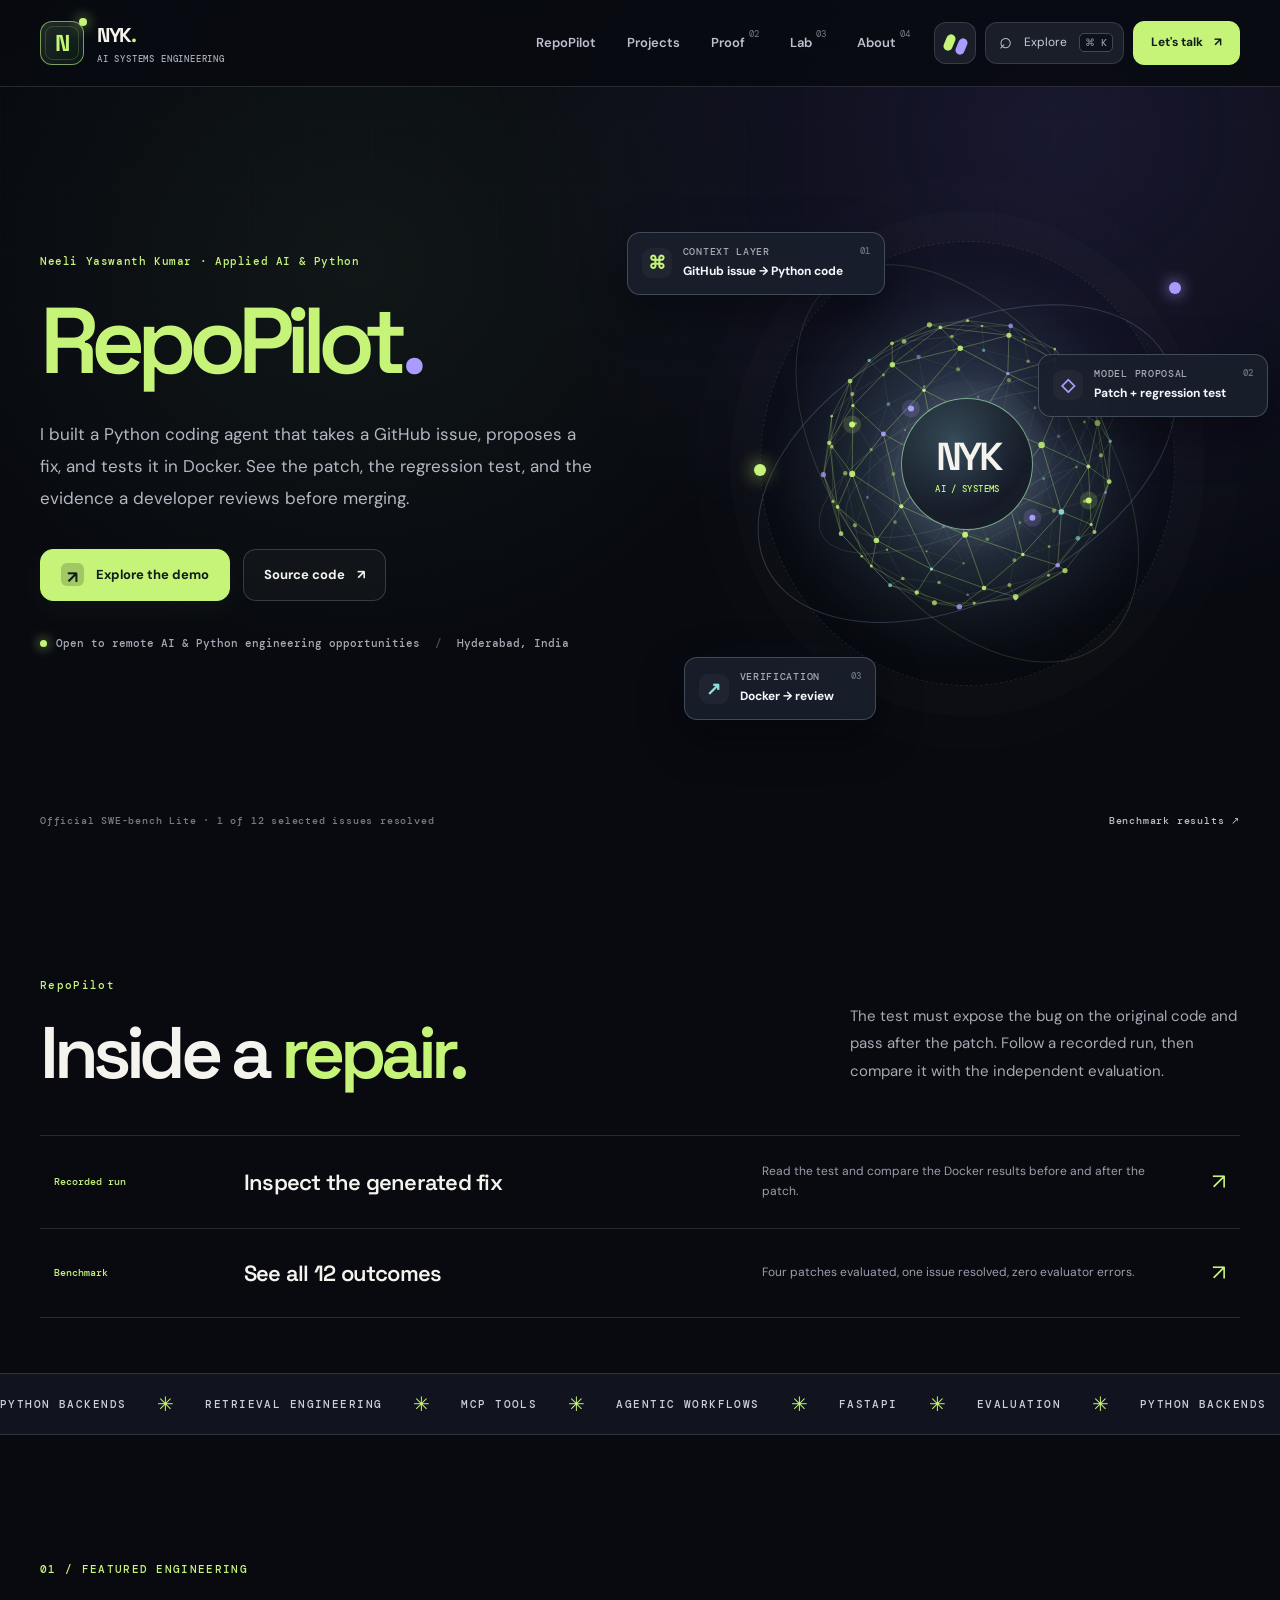
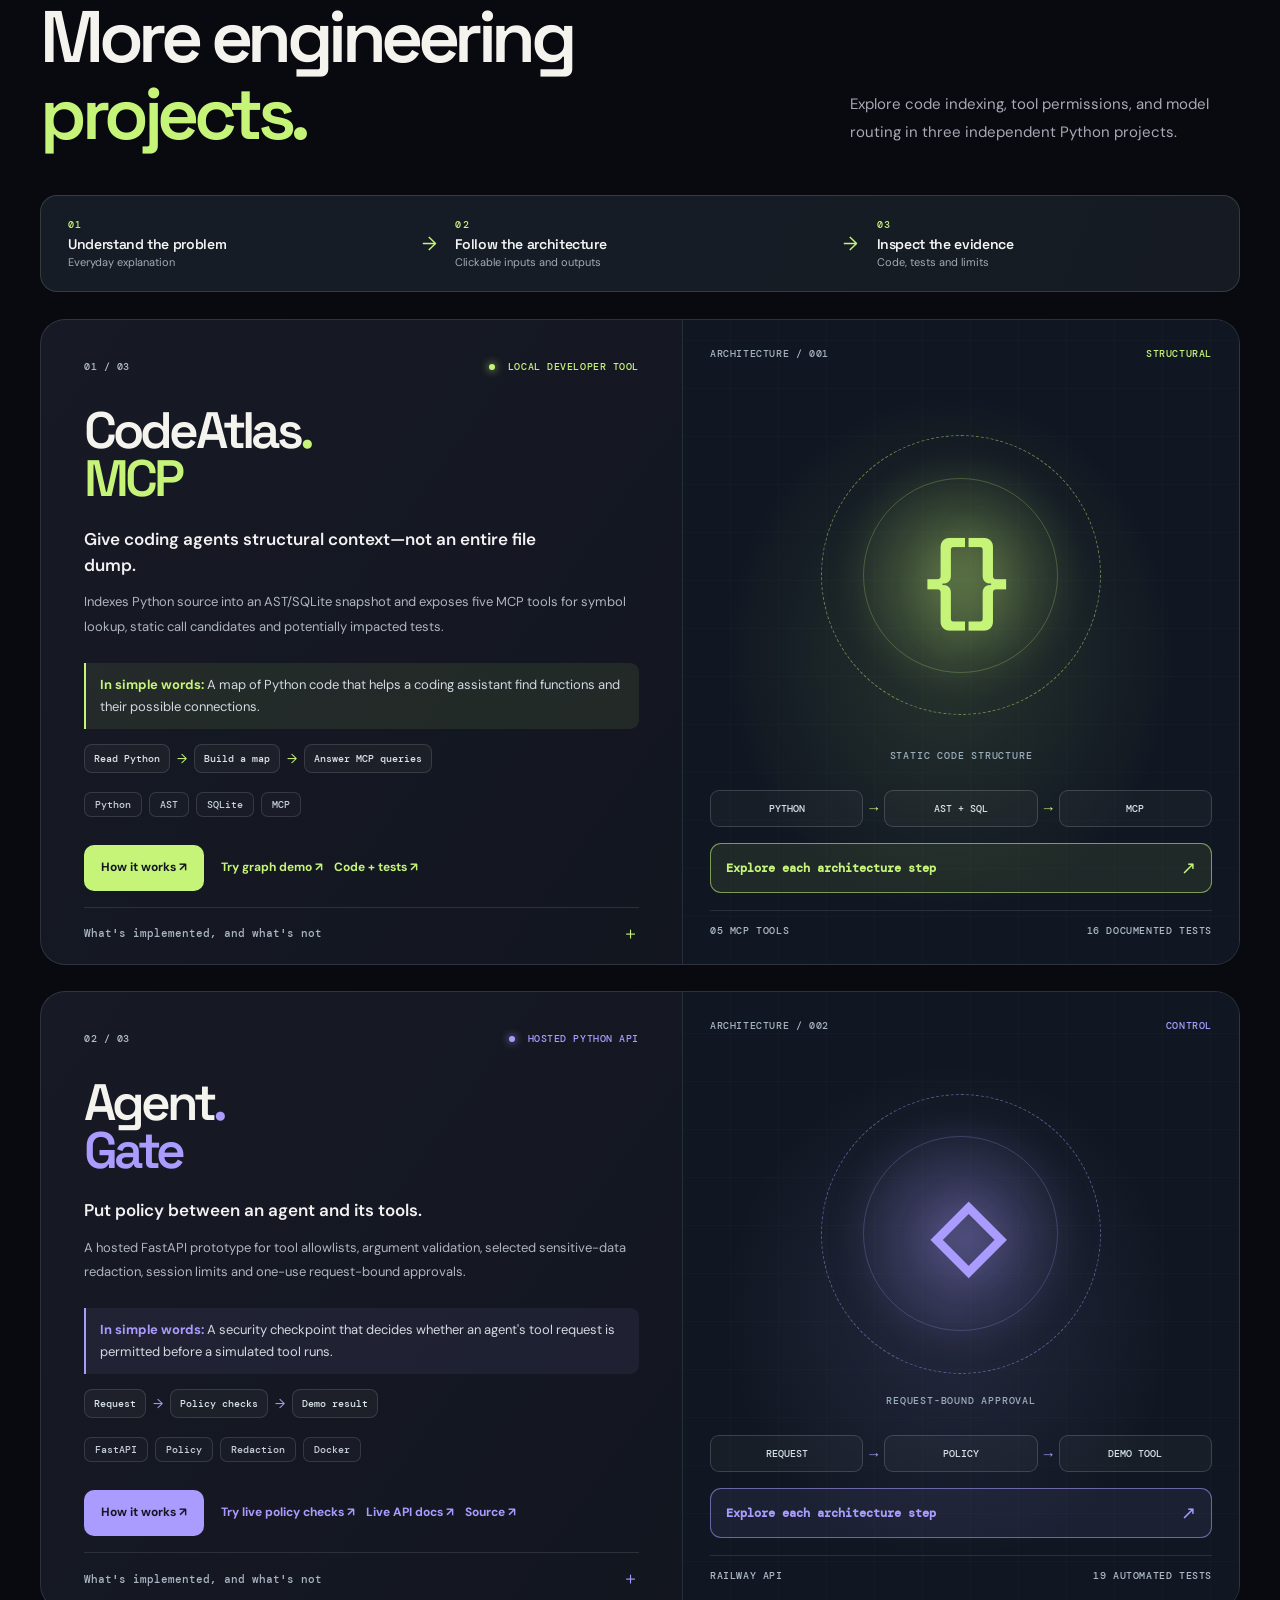
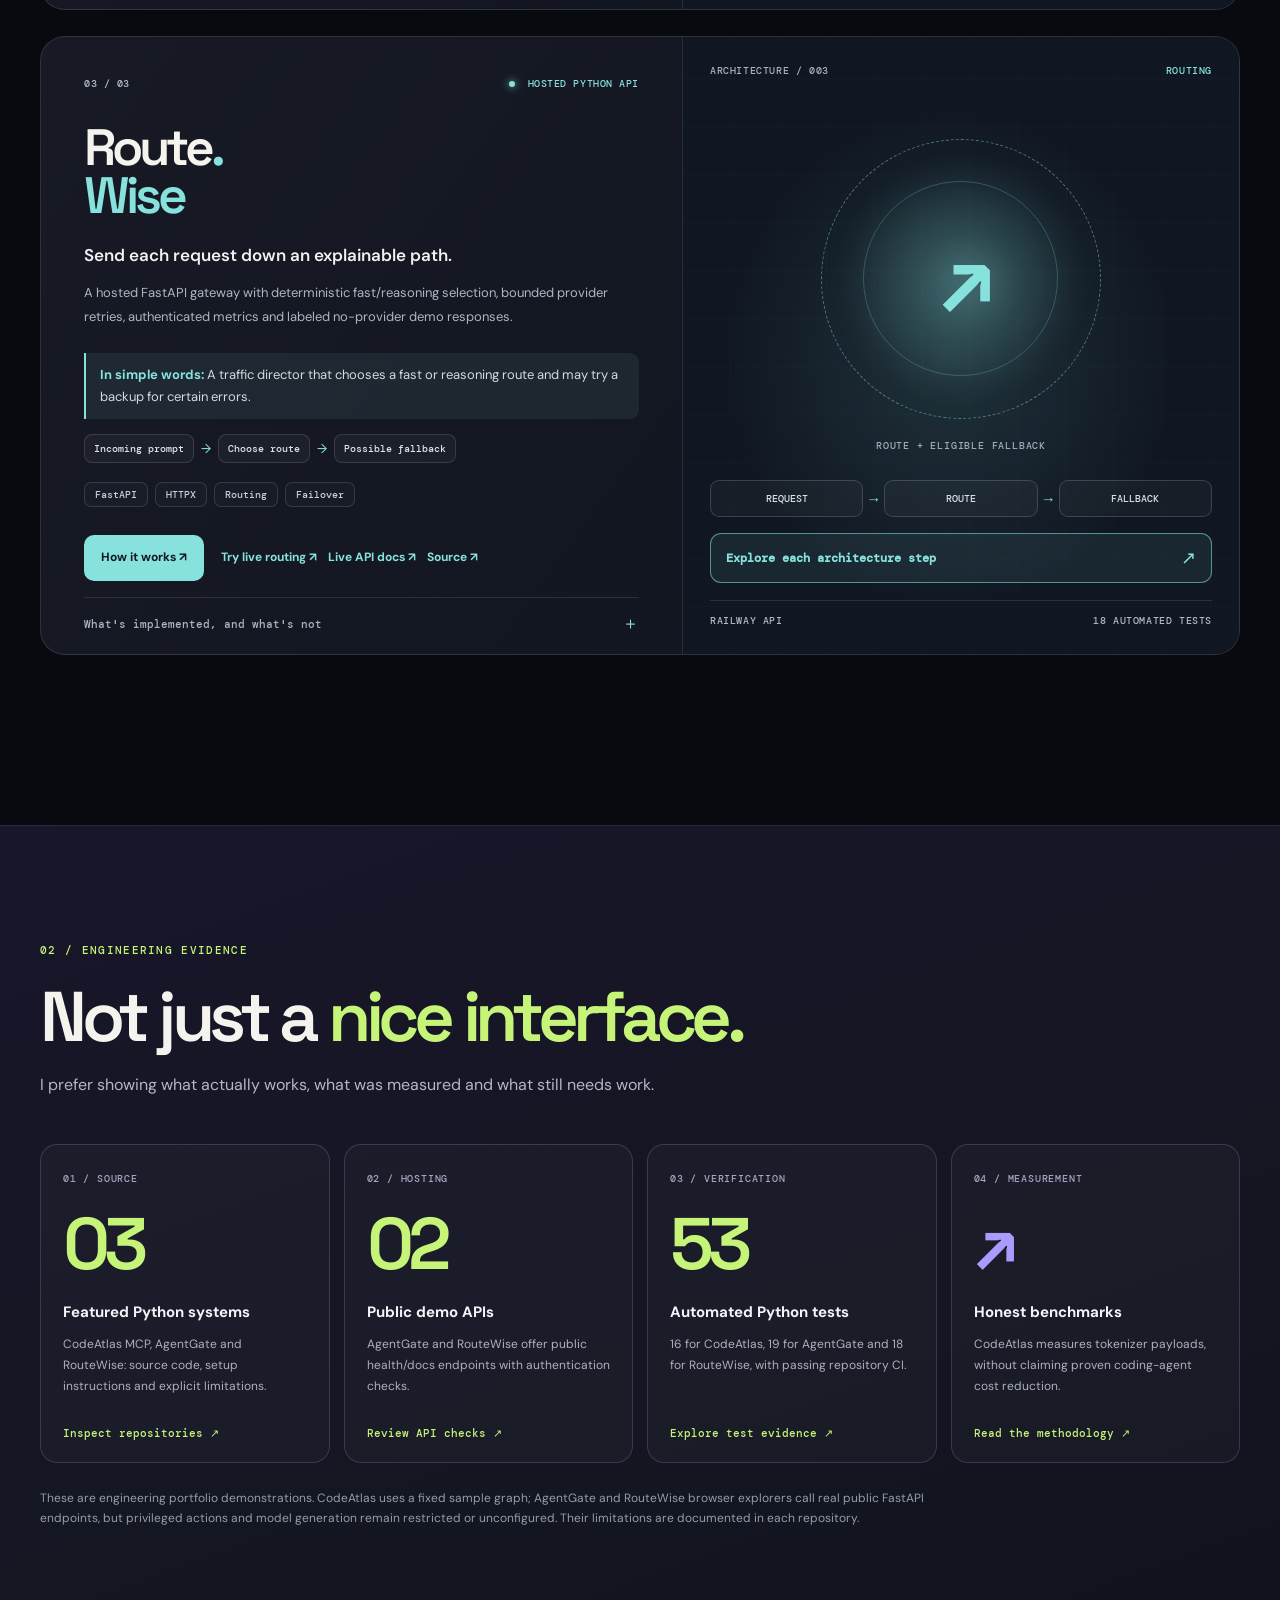
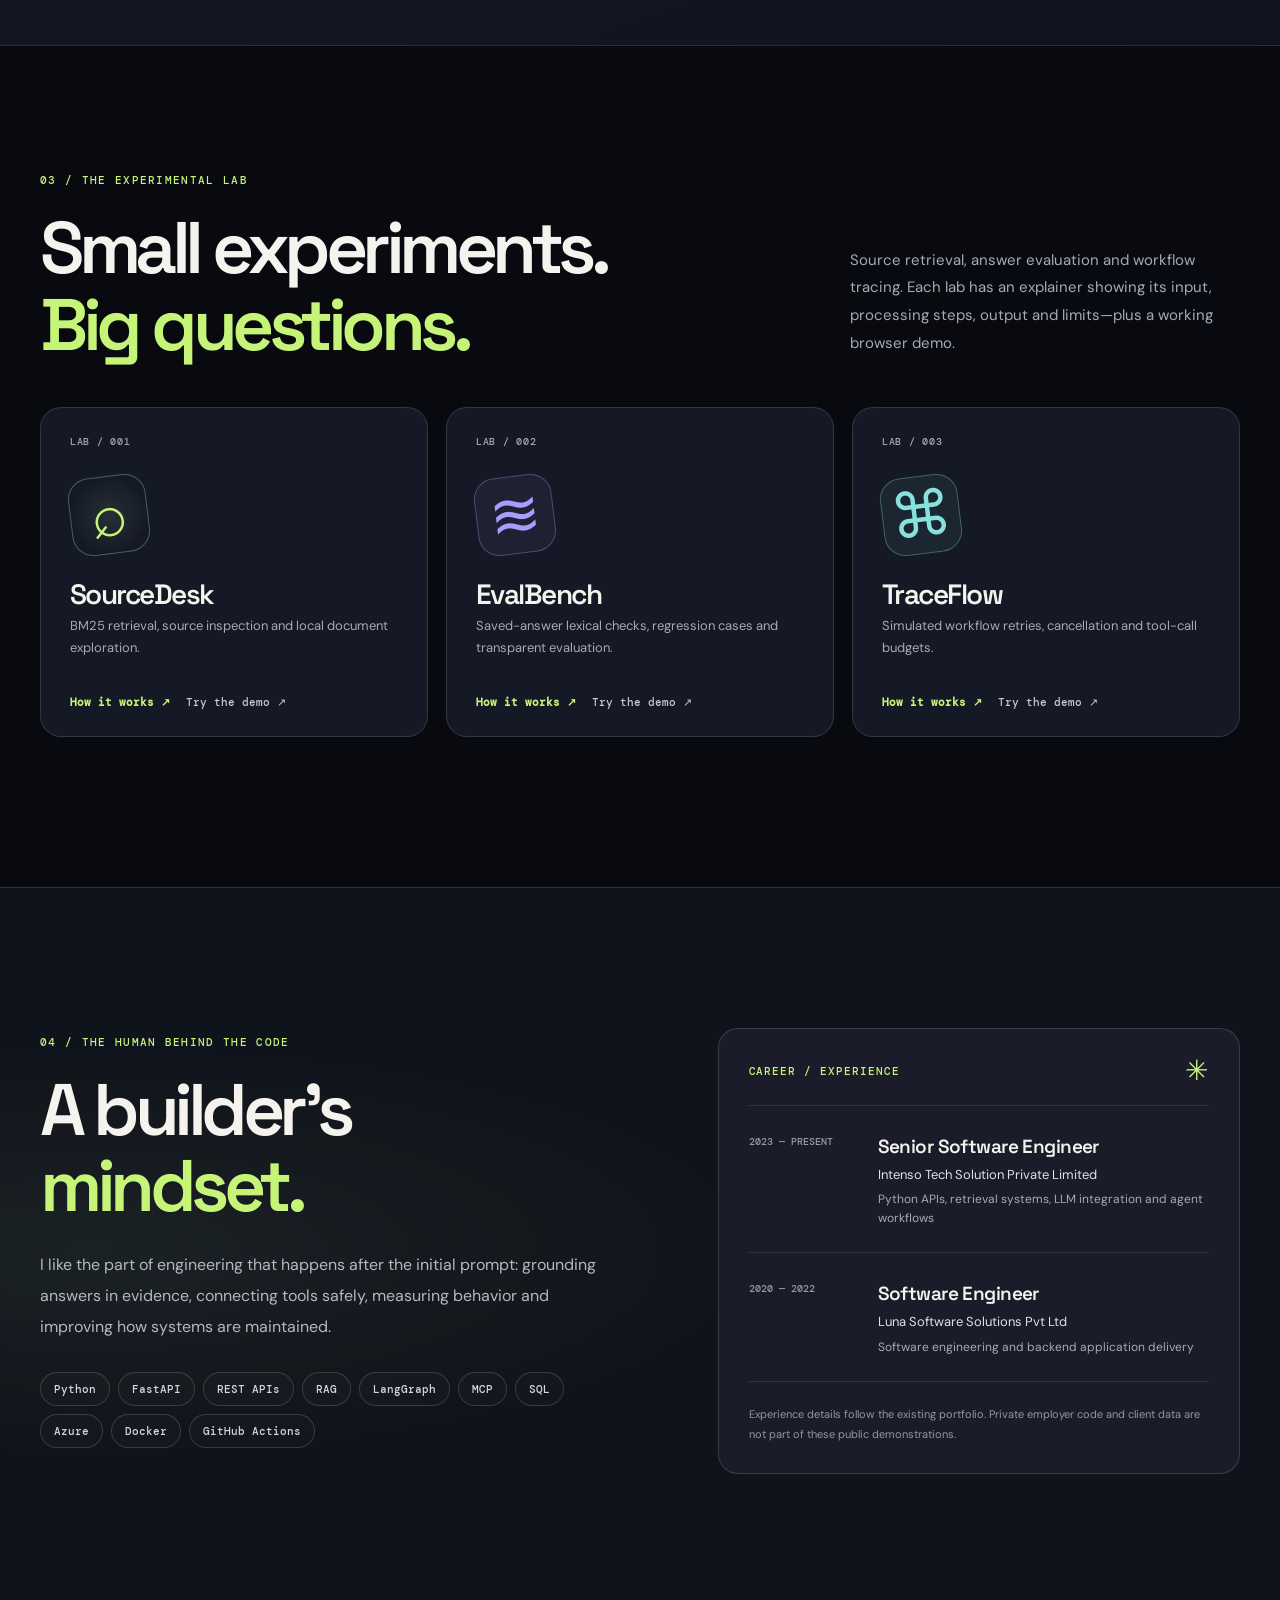
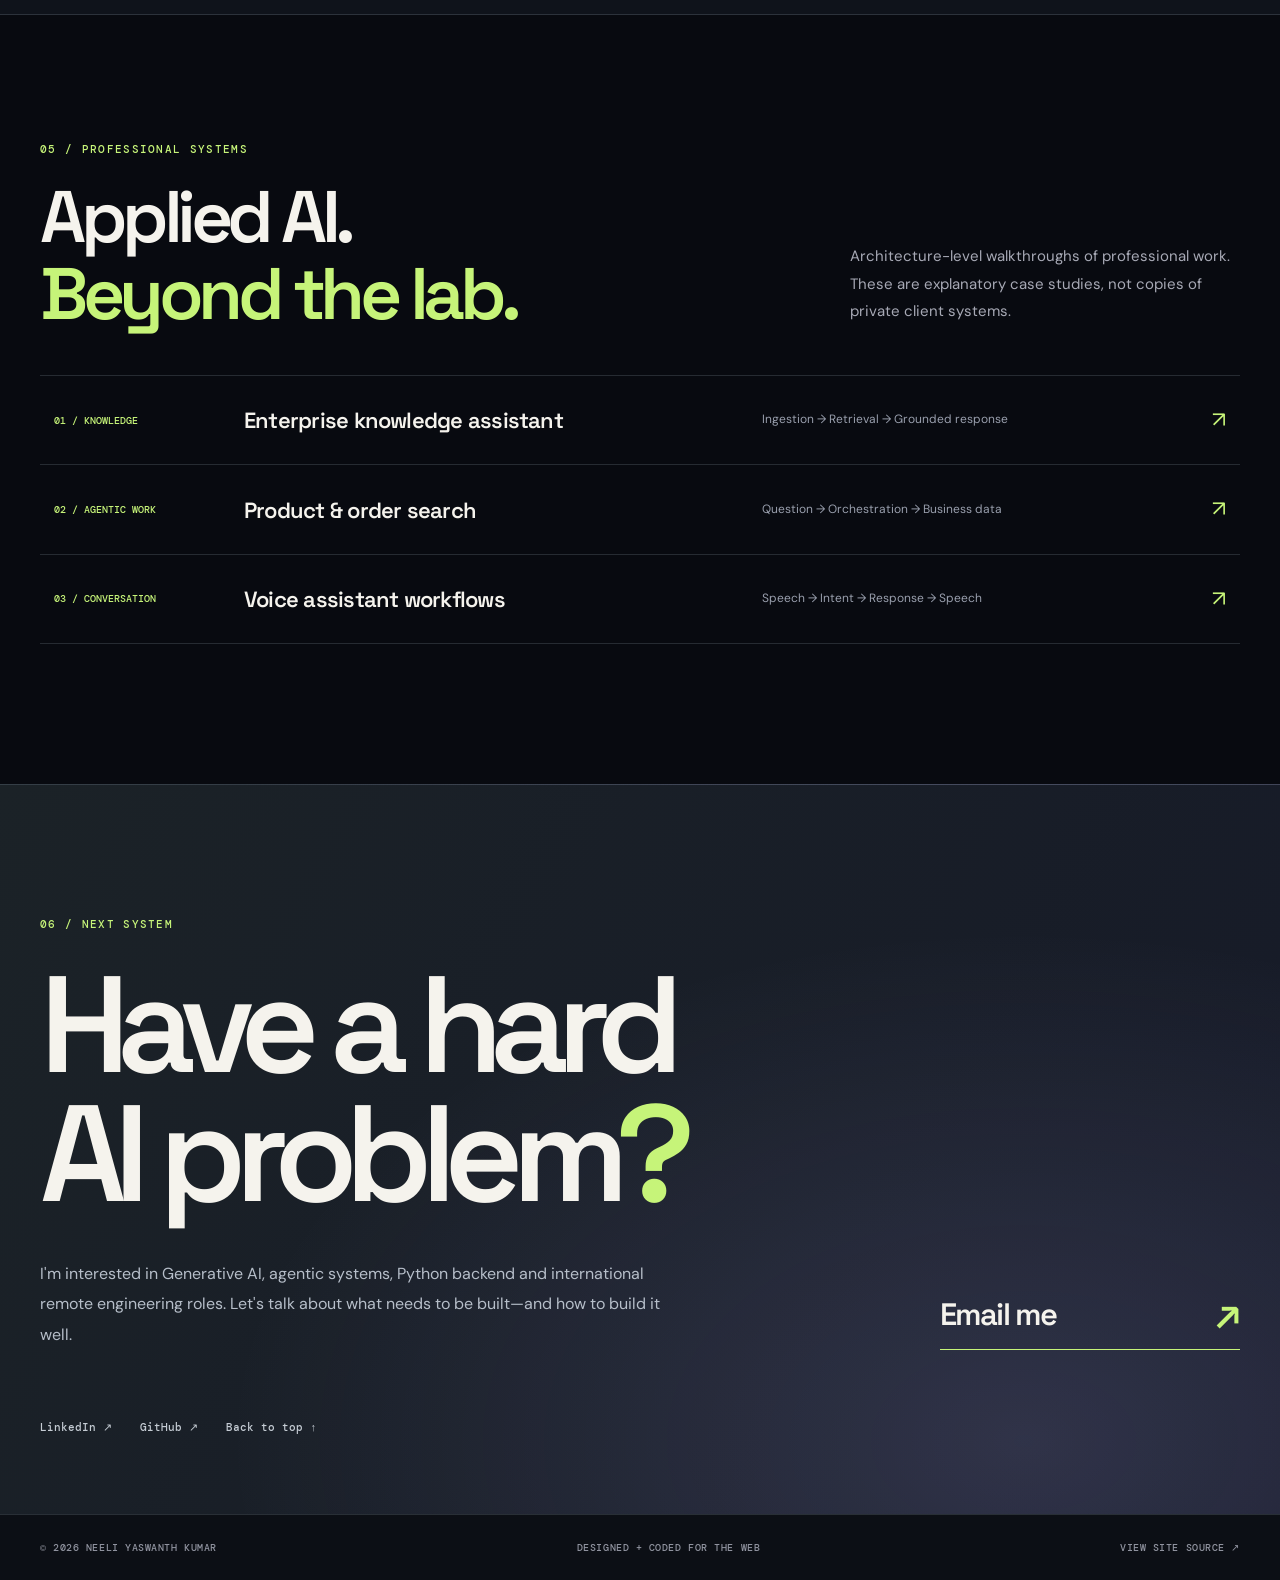
==== commit 90500f0d: "Feature RepoPilot first with the walkthrough, source and verified results" ====
--- a/index.html
+++ b/index.html
@@ -4,9 +4,9 @@
   <meta charset="utf-8">
   <meta name="viewport" content="width=device-width, initial-scale=1">
   <meta name="theme-color" content="#080a10">
-  <meta name="description" content="Neeli Yaswanth Kumar — Generative AI and Python backend engineer. Explore tested MCP developer tools, hosted agent policy and routing APIs, retrieval workbenches, and honest architecture demos.">
+  <meta name="description" content="Neeli Yaswanth Kumar builds Python developer tools in Hyderabad. Explore RepoPilot, an AI coding agent with Docker verification and published SWE-bench results.">
   <meta property="og:title" content="Neeli Yaswanth Kumar — AI Systems Engineer">
-  <meta property="og:description" content="AI ideas. Real systems. Explore tested Python engineering projects, deployed demo APIs and interactive architecture.">
+  <meta property="og:description" content="Neeli Yaswanth Kumar builds Python developer tools in Hyderabad. Explore RepoPilot, an AI coding agent with Docker verification and published SWE-bench results.">
   <meta property="og:type" content="website">
   <meta property="og:url" content="https://kyaswanthneeli-stack.github.io/">
   <meta name="color-scheme" content="dark">
@@ -31,7 +31,8 @@
         <span class="identity-copy"><strong>NYK<span class="identity-dot">.</span></strong><small>AI SYSTEMS ENGINEERING</small></span>
       </a>
       <nav class="top-nav" aria-label="Main navigation">
-        <a href="#work">Work <span class="nav-num">01</span></a>
+        <a href="#repopilot">RepoPilot</a>
+        <a href="#work">Projects</a>
         <a href="#proof">Proof <span class="nav-num">02</span></a>
         <a href="#lab">Lab <span class="nav-num">03</span></a>
         <a href="#about">About <span class="nav-num">04</span></a>
@@ -49,18 +50,18 @@
   <main id="main">
     <section class="hero site-shell" id="top" aria-labelledby="hero-title">
       <div class="hero-copy">
-        <p class="eyebrow"><span class="pulse"></span><span>NYK / THE ENGINEERING SIDE OF AI</span><span class="version">EDITION 2026</span></p>
-        <h1 id="hero-title">AI ideas.<br><span class="hero-emphasis">Real systems<span class="hero-period">.</span></span></h1>
-        <p class="hero-description">I'm <strong>Neeli Yaswanth Kumar</strong>, a Generative AI and Python backend engineer. I build the layers that connect models, data and tools—with code you can inspect, tests you can run and trade-offs worth discussing.</p>
+        <p class="eyebrow">Neeli Yaswanth Kumar · Applied AI &amp; Python</p>
+        <h1 id="hero-title"><span class="hero-emphasis">RepoPilot<span class="hero-period">.</span></span></h1>
+        <p class="hero-description">I built a Python coding agent that takes a GitHub issue, proposes a fix, and tests it in Docker. See the patch, the regression test, and the evidence a developer reviews before merging.</p>
         <div class="hero-actions">
-          <a class="button button-primary" href="#work"><span class="button-square" aria-hidden="true">↘</span> Explore my work</a>
-          <a class="button button-ghost" href="https://github.com/kyaswanthneeli-stack" target="_blank" rel="noopener noreferrer">GitHub source <span aria-hidden="true">↗</span></a>
+          <a class="button button-primary" href="https://kyaswanthneeli-stack.github.io/ai-engineering-lab/repopilot/recruiter-demo.html"><span class="button-square" aria-hidden="true">↗</span> Explore the demo</a>
+          <a class="button button-ghost" href="https://github.com/kyaswanthneeli-stack/ai-engineering-lab/tree/main/repopilot" target="_blank" rel="noopener noreferrer">Source code <span aria-hidden="true">↗</span></a>
         </div>
         <div class="hero-availability">
           <span class="availability-led" aria-hidden="true"></span>
           <span>Open to remote AI &amp; Python engineering opportunities</span>
           <span class="availability-separator" aria-hidden="true">/</span>
-          <span>Based in India</span>
+          <span>Hyderabad, India</span>
         </div>
       </div>
 
@@ -73,13 +74,19 @@
           <div class="orbit-crosshair"><span></span></div>
           <div class="orbit-core"><span class="orbit-core-label">NYK</span><small>AI / SYSTEMS</small></div>
         </div>
-        <div class="telemetry telemetry-a" aria-hidden="true"><span class="telemetry-icon mint">⌘</span><div><small>CONTEXT LAYER</small><strong>AST → SQLite → MCP</strong></div><span class="telemetry-end">01</span></div>
-        <div class="telemetry telemetry-b" aria-hidden="true"><span class="telemetry-icon violet">◇</span><div><small>TOOL CONTROL</small><strong>Policy → Approval</strong></div><span class="telemetry-end">02</span></div>
-        <div class="telemetry telemetry-c" aria-hidden="true"><span class="telemetry-icon cyan">↗</span><div><small>MODEL INFRA</small><strong>Route → Fallback</strong></div><span class="telemetry-end">03</span></div>
-        <span class="art-coordinate art-coordinate-one" aria-hidden="true">[ 40° 42′ / SYSTEM ]</span>
-        <span class="art-coordinate art-coordinate-two" aria-hidden="true">CONCEPTUAL NETWORK · POINTER REACTIVE</span>
-      </div>
-      <div class="hero-bottom"><span class="hero-bottom-index">01 / SYSTEMS FIRST</span><a href="#work">SCROLL TO EXPLORE <span aria-hidden="true">↓</span></a></div>
+        <div class="telemetry telemetry-a" aria-hidden="true"><span class="telemetry-icon mint">⌘</span><div><small>CONTEXT LAYER</small><strong>GitHub issue → Python code</strong></div><span class="telemetry-end">01</span></div>
+        <div class="telemetry telemetry-b" aria-hidden="true"><span class="telemetry-icon violet">◇</span><div><small>MODEL PROPOSAL</small><strong>Patch + regression test</strong></div><span class="telemetry-end">02</span></div>
+        <div class="telemetry telemetry-c" aria-hidden="true"><span class="telemetry-icon cyan">↗</span><div><small>VERIFICATION</small><strong>Docker → review</strong></div><span class="telemetry-end">03</span></div>
+      </div>
+      <div class="hero-bottom"><span>Official SWE-bench Lite · 1 of 12 selected issues resolved</span><a href="https://github.com/kyaswanthneeli-stack/ai-engineering-lab/blob/main/repopilot/benchmarks/README.md">Benchmark results ↗</a></div>
+    </section>
+
+    <section class="content-section site-shell" id="repopilot" aria-labelledby="repopilot-title">
+      <div class="section-intro reveal"><div><span class="section-tag">RepoPilot</span><h2 id="repopilot-title">Inside a <em>repair.</em></h2></div><p>The test must expose the bug on the original code and pass after the patch. Follow a recorded run, then compare it with the independent evaluation.</p></div>
+      <div class="case-list">
+        <a class="case-row reveal" href="https://kyaswanthneeli-stack.github.io/ai-engineering-lab/repopilot/model-run.html"><span>Recorded run</span><strong>Inspect the generated fix</strong><small>Read the test and compare the Docker results before and after the patch.</small><b aria-hidden="true">↗</b></a>
+        <a class="case-row reveal" href="https://github.com/kyaswanthneeli-stack/ai-engineering-lab/blob/main/repopilot/benchmarks/README.md"><span>Benchmark</span><strong>See all 12 outcomes</strong><small>Four patches evaluated, one issue resolved, zero evaluator errors.</small><b aria-hidden="true">↗</b></a>
+      </div>
     </section>
 
     <div class="ticker-rail" aria-label="Core engineering areas">
@@ -91,8 +98,8 @@
 
     <section class="content-section site-shell" id="work" aria-labelledby="work-title">
       <div class="section-intro reveal">
-        <div><span class="section-tag">01 / FEATURED ENGINEERING</span><h2 id="work-title">Designed to be<br><em>inspected.</em></h2></div>
-        <p>Three independent systems, each solving a different problem. Start with a plain-English story, explore the clickable architecture, then inspect real implementation and test evidence.</p>
+        <div><span class="section-tag">01 / FEATURED ENGINEERING</span><h2 id="work-title">More engineering<br><em>projects.</em></h2></div>
+        <p>Explore code indexing, tool permissions, and model routing in three independent Python projects.</p>
       </div>
 
       <div class="journey-guide reveal" aria-label="How to explore an engineering project">
@@ -211,17 +218,7 @@
       </div>
     </section>
 
-    <section class="content-section site-shell" id="repopilot" aria-labelledby="repopilot-title">
-      <div class="section-intro reveal"><div><span class="section-tag">FLAGSHIP BUILD / PUBLIC CI</span><h2 id="repopilot-title">RepoPilot.<br><em>Fixes need evidence.</em></h2></div><p>An issue-to-patch Python harness built around structured LLM proposals, Docker verification and explicit human approval. A real Qwen2.5-coder:3b model generated a fix and regression test for one explicitly seeded public GitHub issue. Docker verified baseline pass → reproduction fail → patched tests pass. Draft PR #2 is open with passing CI and remains unmerged; no benchmark success rate is claimed.</p></div>
-      <div class="case-list">
-        <a class="case-row reveal" href="https://kyaswanthneeli-stack.github.io/ai-engineering-lab/repopilot/"><span>RECRUITER GUIDE</span><strong>RepoPilot — issue-to-patch harness</strong><small>GitHub issue → Code context → Proposed patch → Docker evidence</small><b aria-hidden="true">↗</b></a>
-        <a class="case-row reveal" href="https://kyaswanthneeli-stack.github.io/ai-engineering-lab/repopilot/model-run.html"><span>REAL OLLAMA RUN</span><strong>AI-generated patch · Docker verified</strong><small>35.0-second measured run · Qwen 3B · one seeded issue</small><b aria-hidden="true">↗</b></a>
-        <a class="case-row reveal" href="https://github.com/kyaswanthneeli-stack/ai-engineering-lab/pull/2"><span>DRAFT PR</span><strong>Inspect model-authored fix and test</strong><small>Open for human review · CI passed · not merged</small><b aria-hidden="true">↗</b></a>
-        <a class="case-row reveal" href="https://github.com/kyaswanthneeli-stack/ai-engineering-lab/actions/workflows/repopilot.yml"><span>VERIFICATION</span><strong>Real fail-before / pass-after test</strong><small>See passing GitHub Actions job and downloadable fixture dashboard</small><b aria-hidden="true">↗</b></a>
-      </div>
-    </section>
-
-    <section class="content-section site-shell" id="case-studies" aria-labelledby="case-title">
+<section class="content-section site-shell" id="case-studies" aria-labelledby="case-title">
       <div class="section-intro reveal"><div><span class="section-tag">05 / PROFESSIONAL SYSTEMS</span><h2 id="case-title">Applied AI.<br><em>Beyond the lab.</em></h2></div><p>Architecture-level walkthroughs of professional work. These are explanatory case studies, not copies of private client systems.</p></div>
       <div class="case-list">
         <a class="case-row reveal" href="enterprise-knowledge-assistant.html"><span>01 / KNOWLEDGE</span><strong>Enterprise knowledge assistant</strong><small>Ingestion → Retrieval → Grounded response</small><b aria-hidden="true">↗</b></a>
@@ -247,6 +244,7 @@
     <label class="visually-hidden" for="commandSearch">Search destinations</label>
     <input id="commandSearch" class="command-search" type="search" placeholder="Search projects, pages or actions…" autocomplete="off">
     <div class="command-results" id="commandResults">
+      <button type="button" data-go="#repopilot"><span>↗</span><strong>RepoPilot</strong><small>Patch verification and benchmark results</small></button>
       <button type="button" data-go="#work"><span>01</span><strong>Featured systems</strong><small>Jump to portfolio work</small></button>
       <button type="button" data-go="projects/codeatlas-guide.html"><span>⌘</span><strong>CodeAtlas MCP</strong><small>Step-by-step architecture blueprint</small></button>
       <button type="button" data-go="projects/agentgate-guide.html"><span>◇</span><strong>AgentGate</strong><small>Policy and approval architecture</small></button>
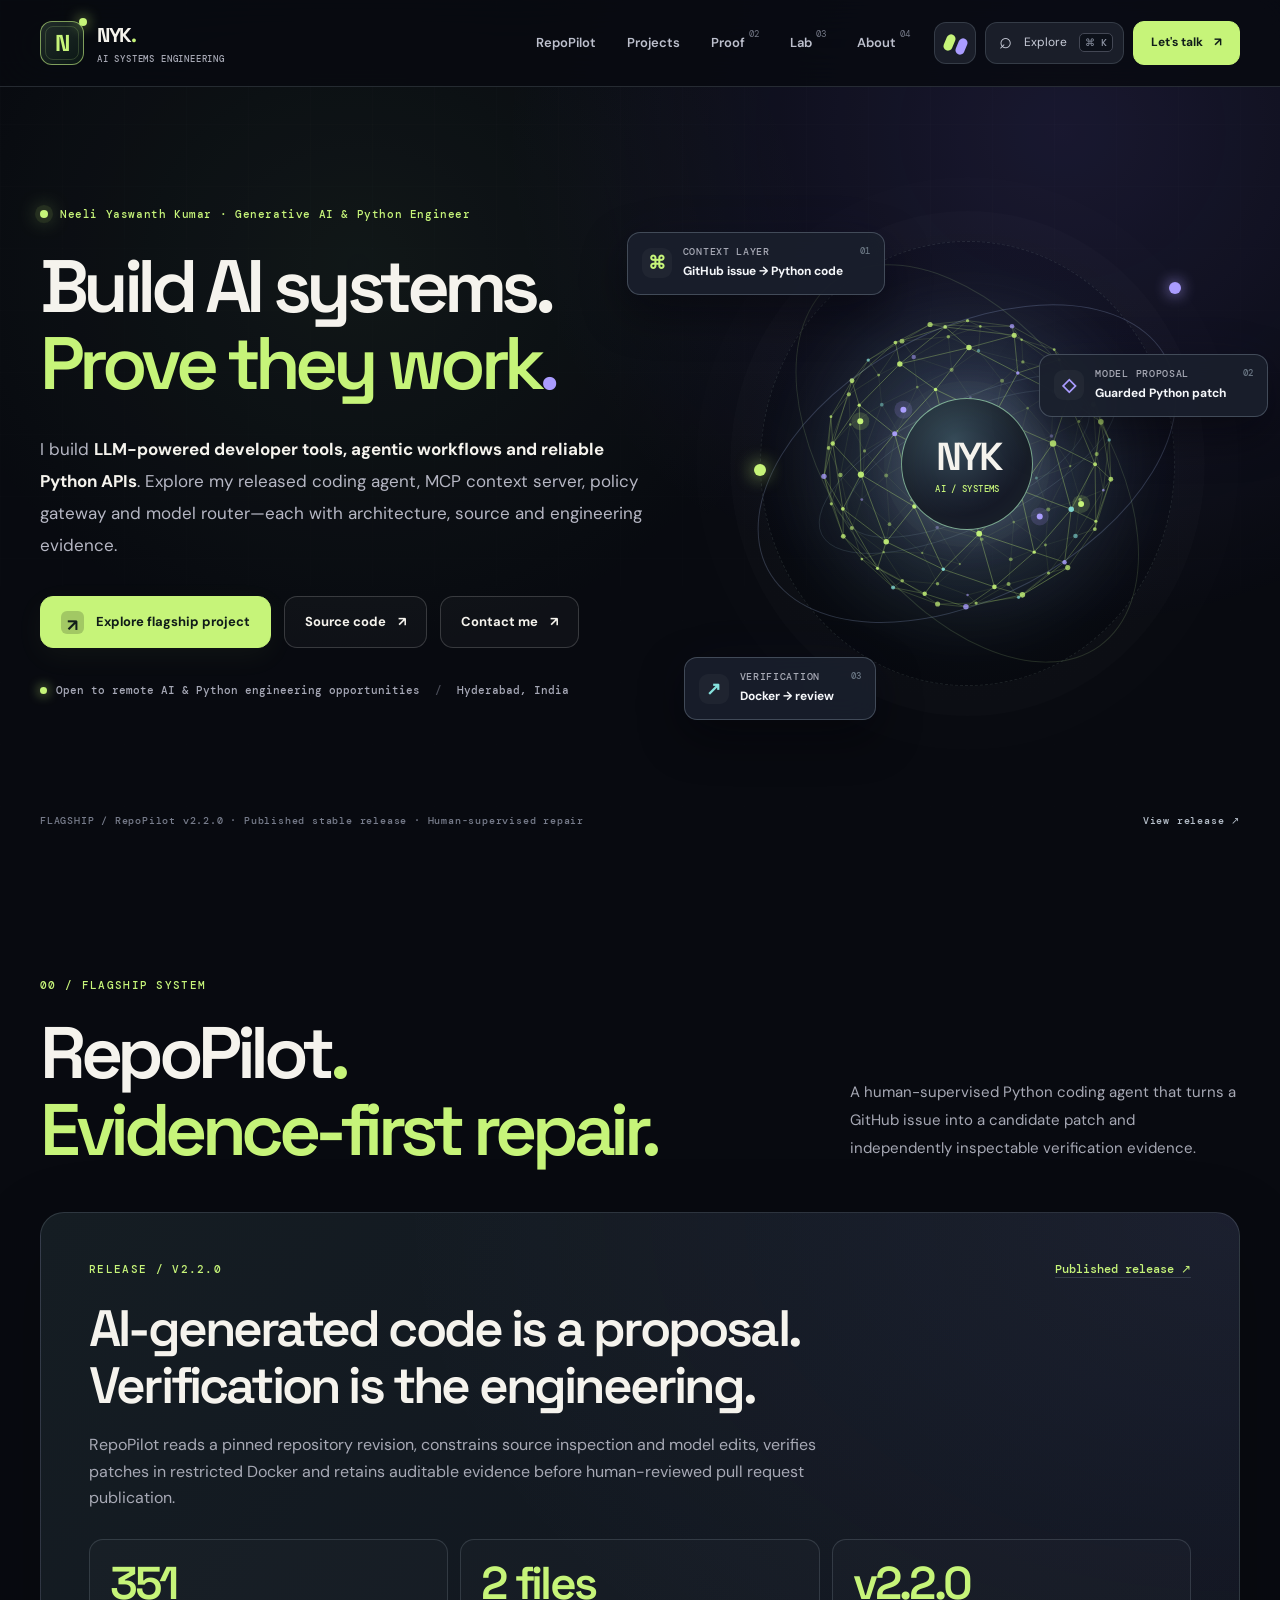
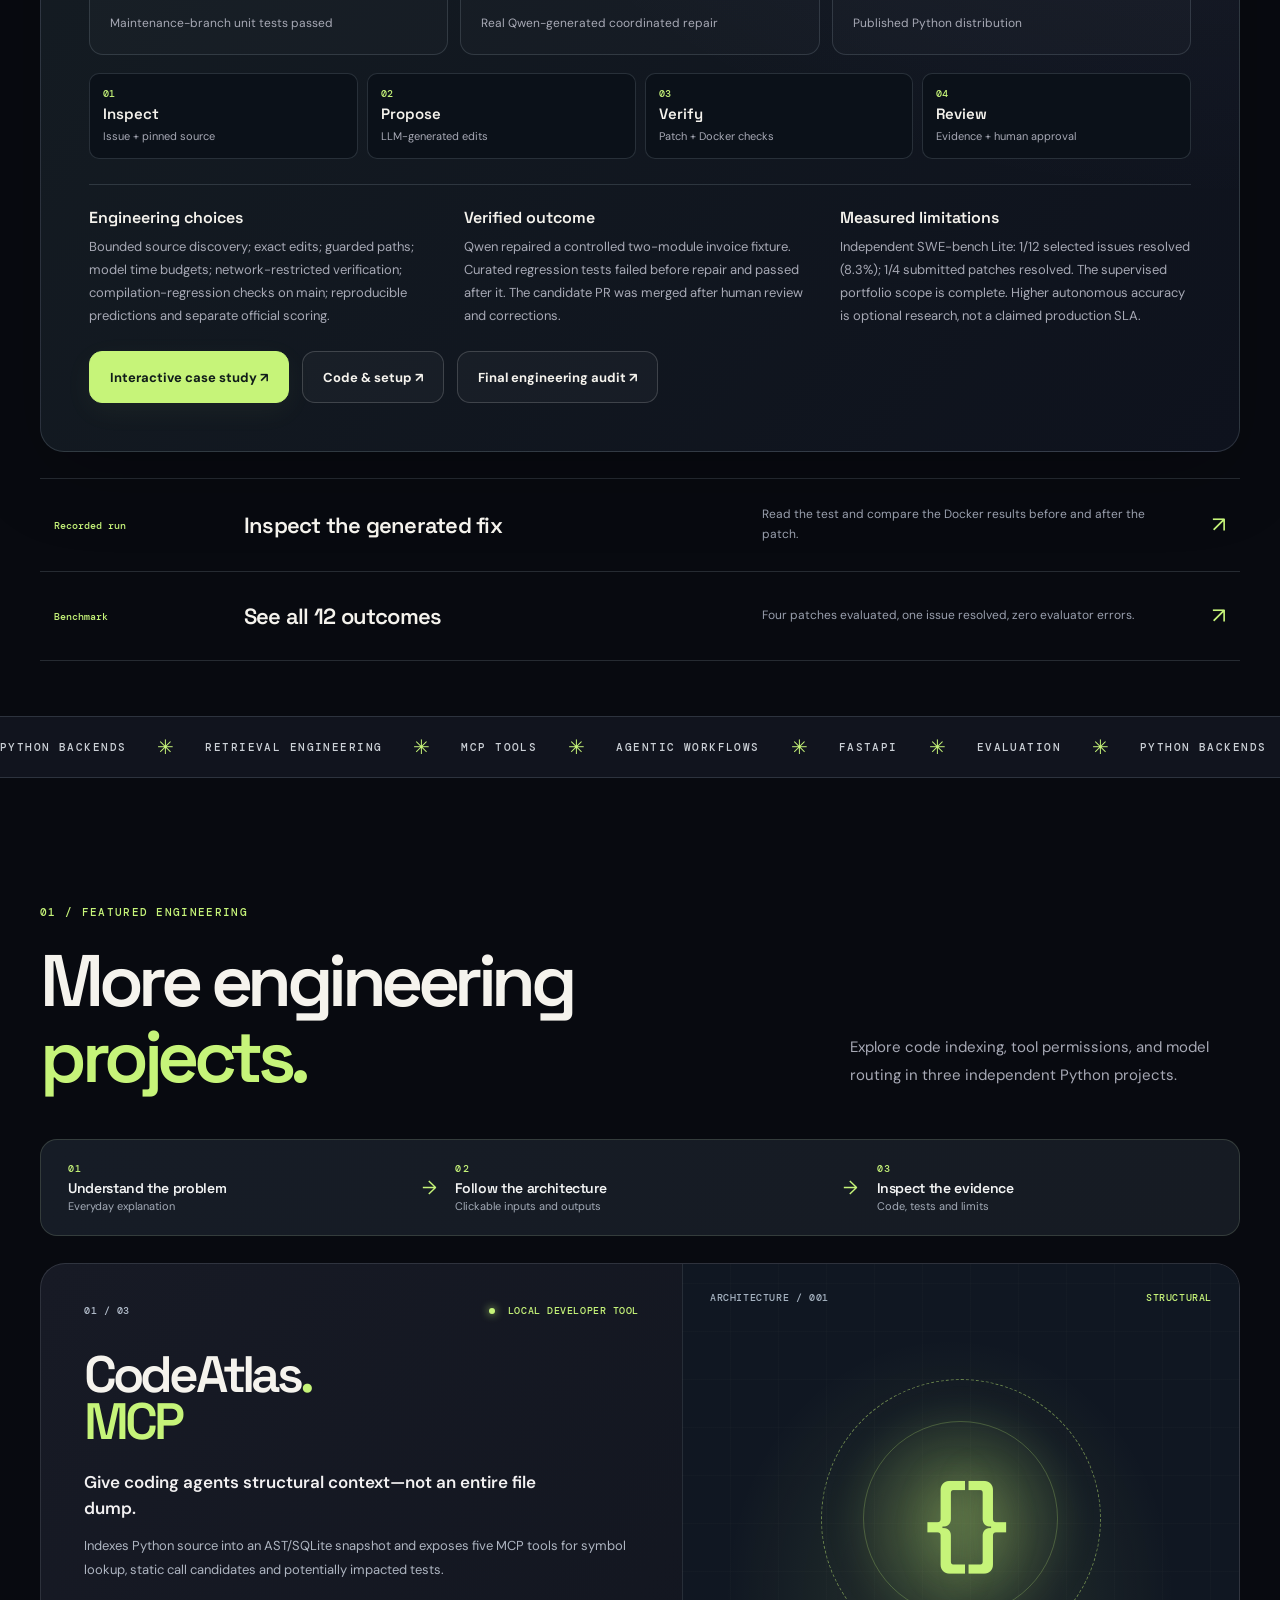
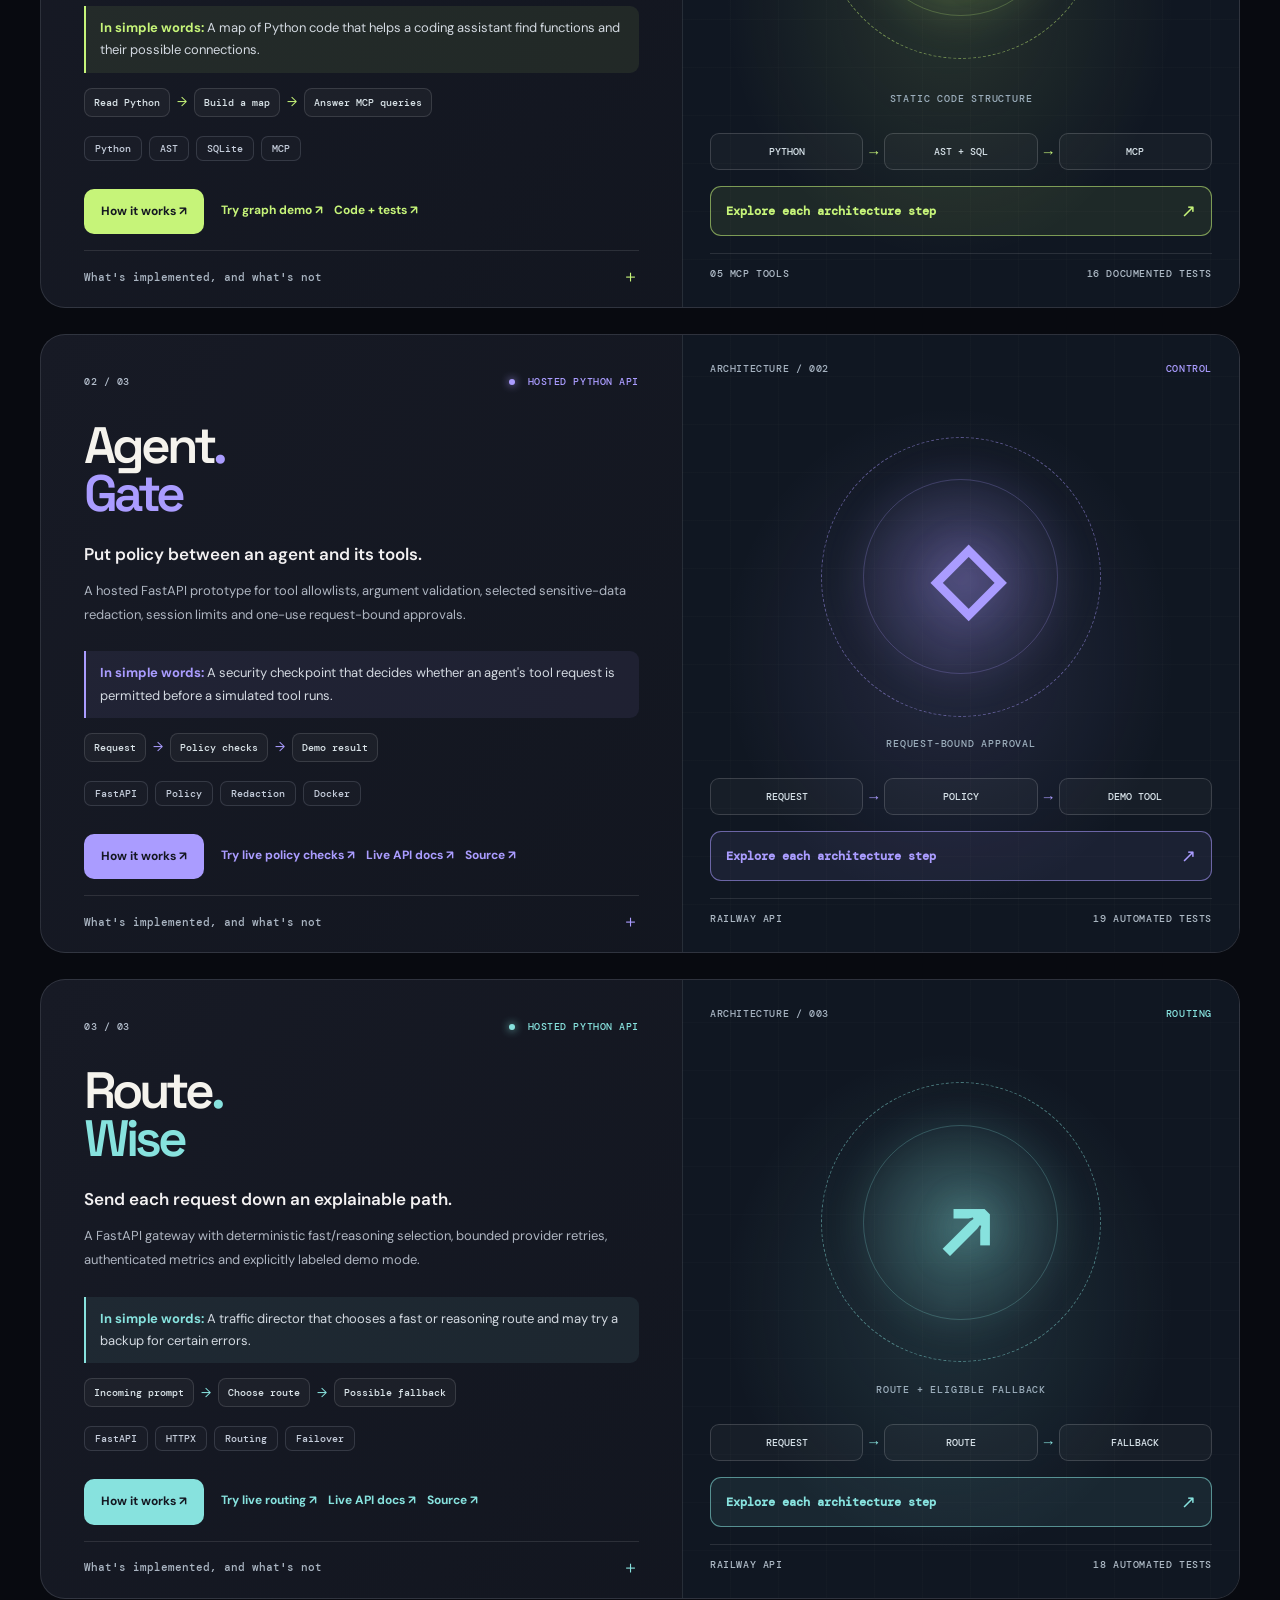
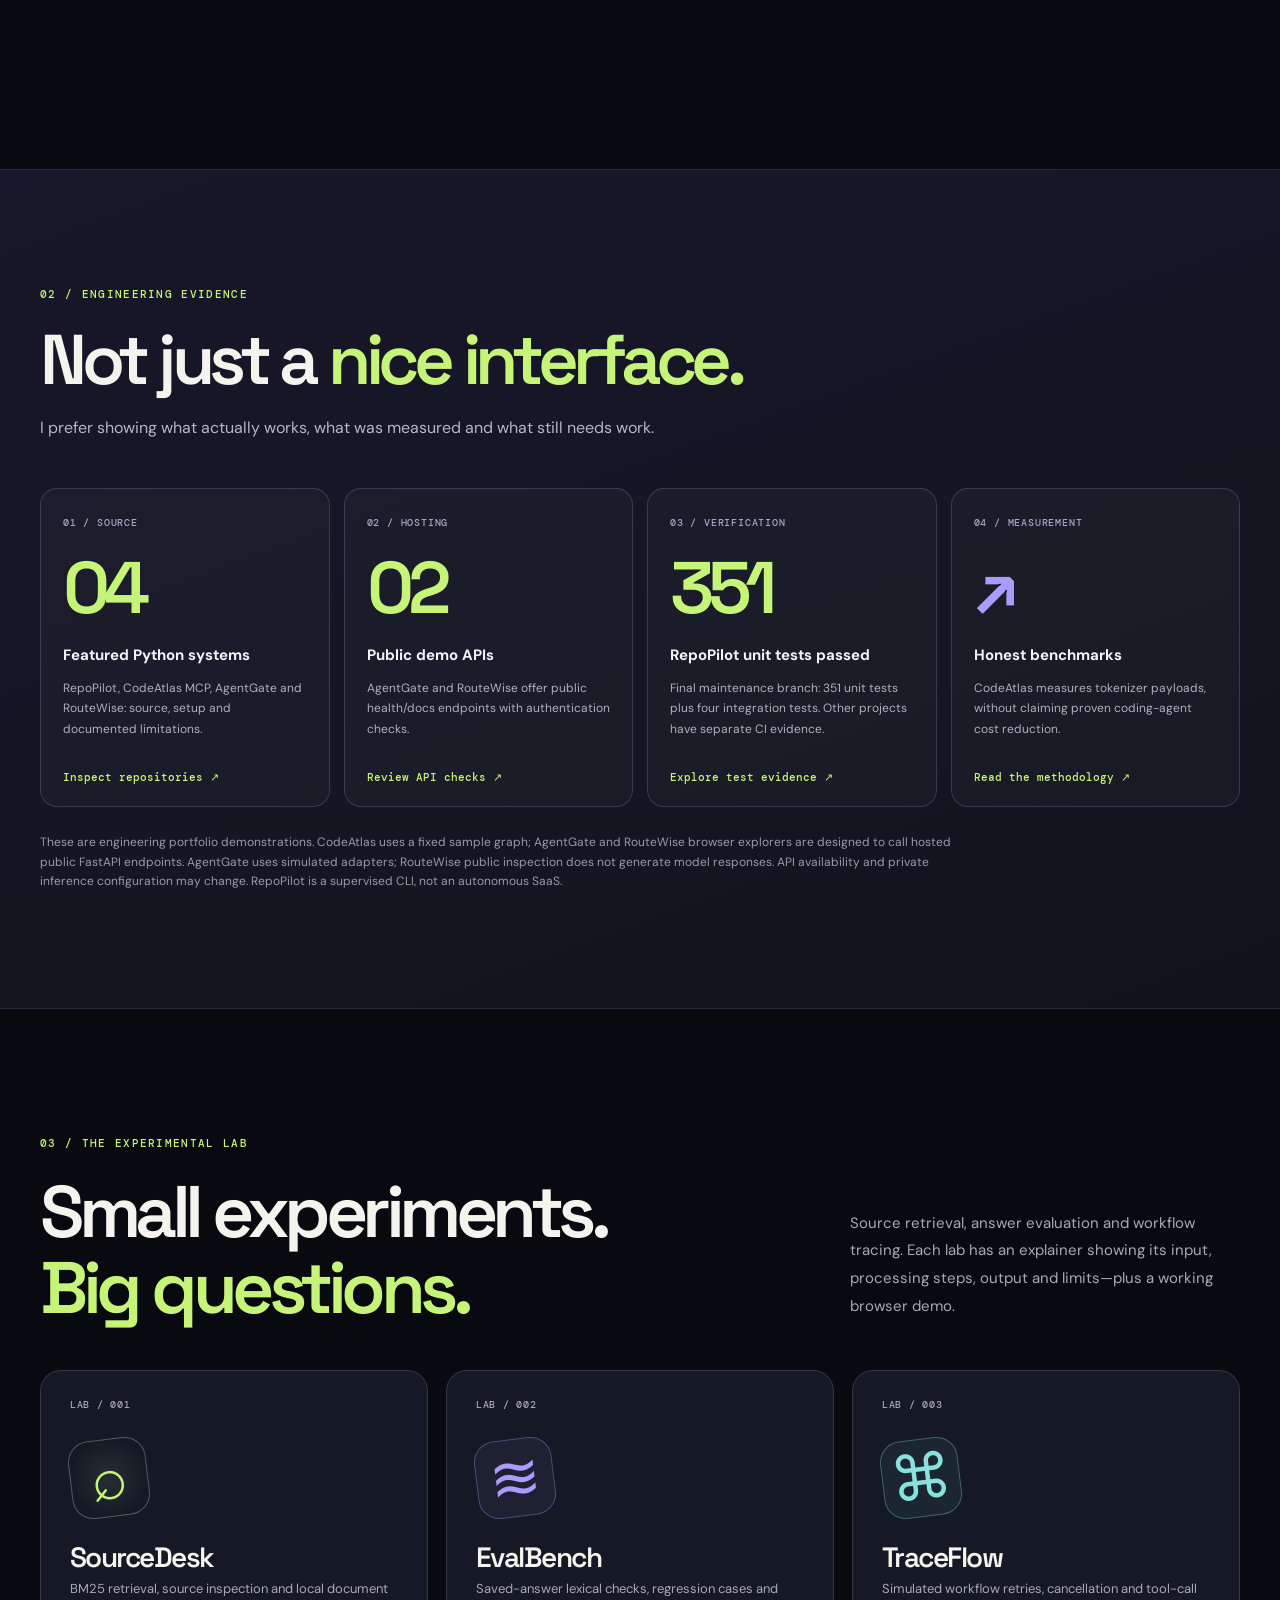
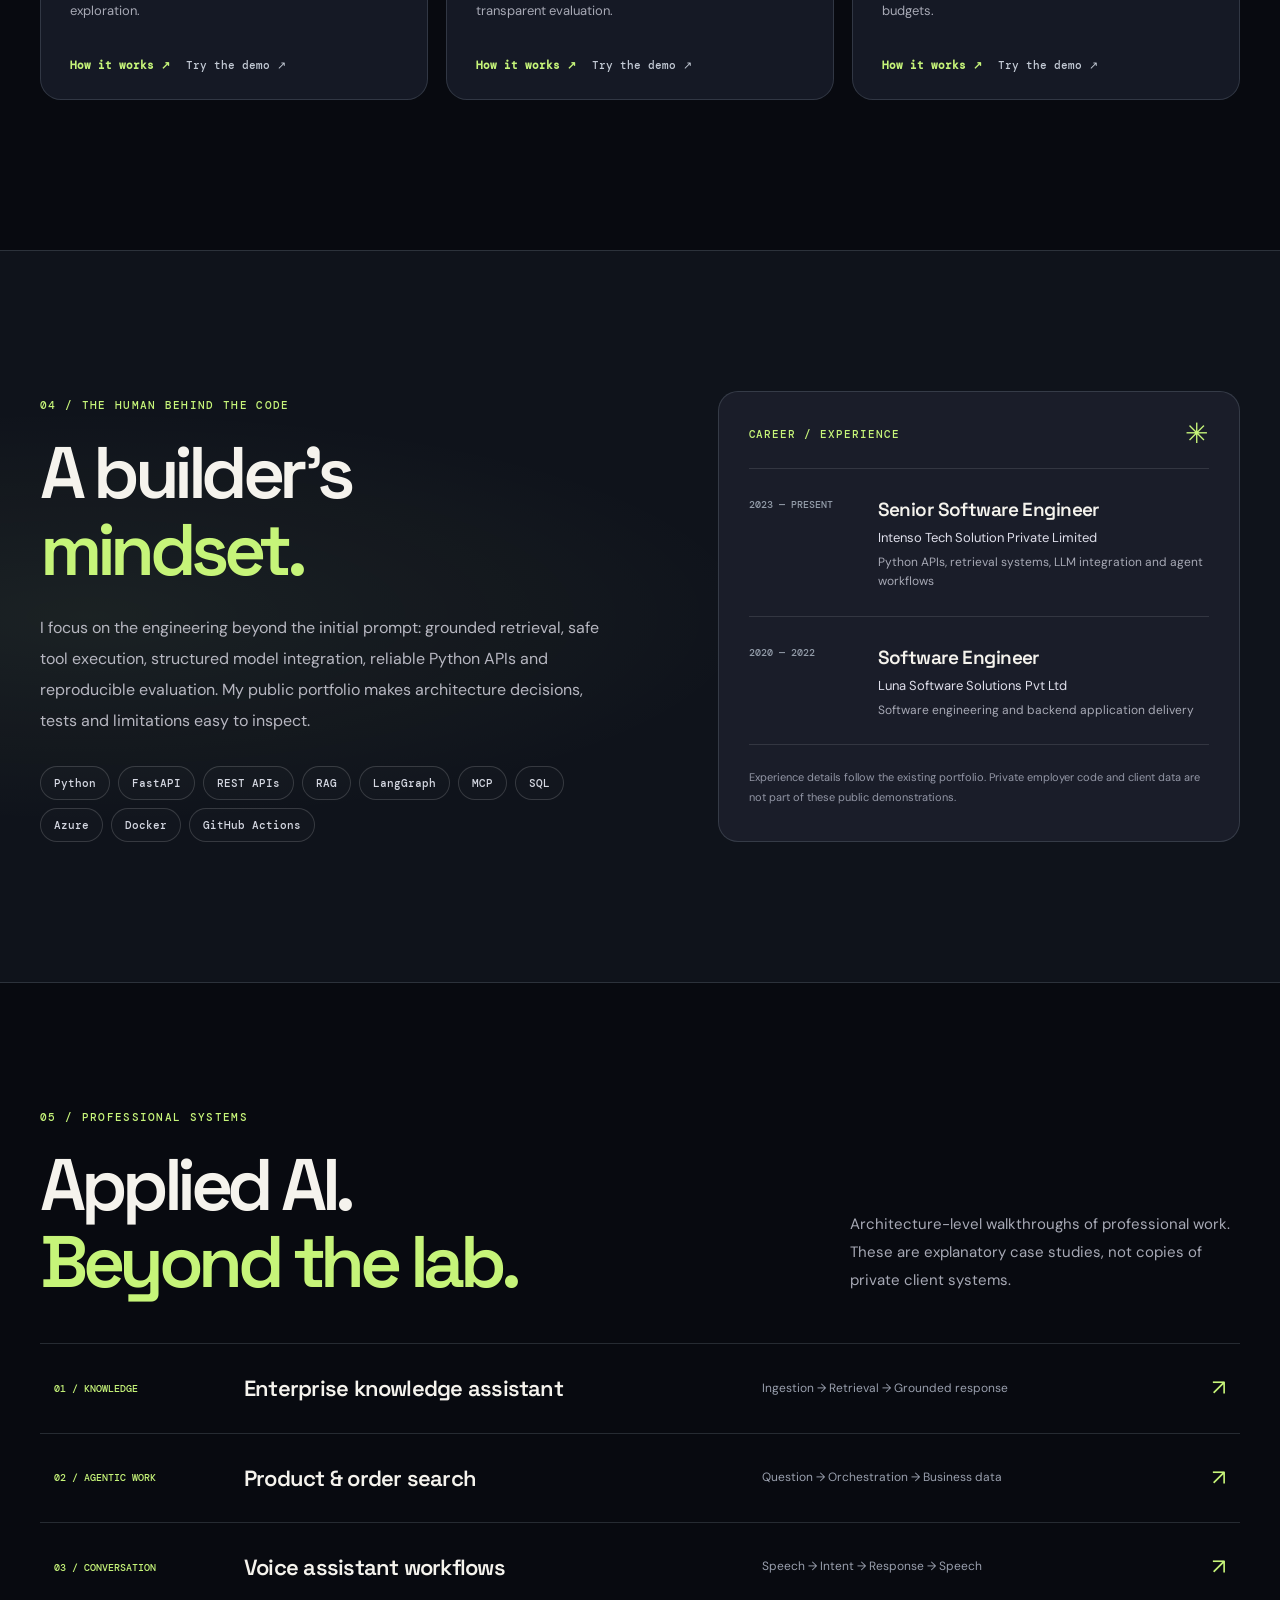
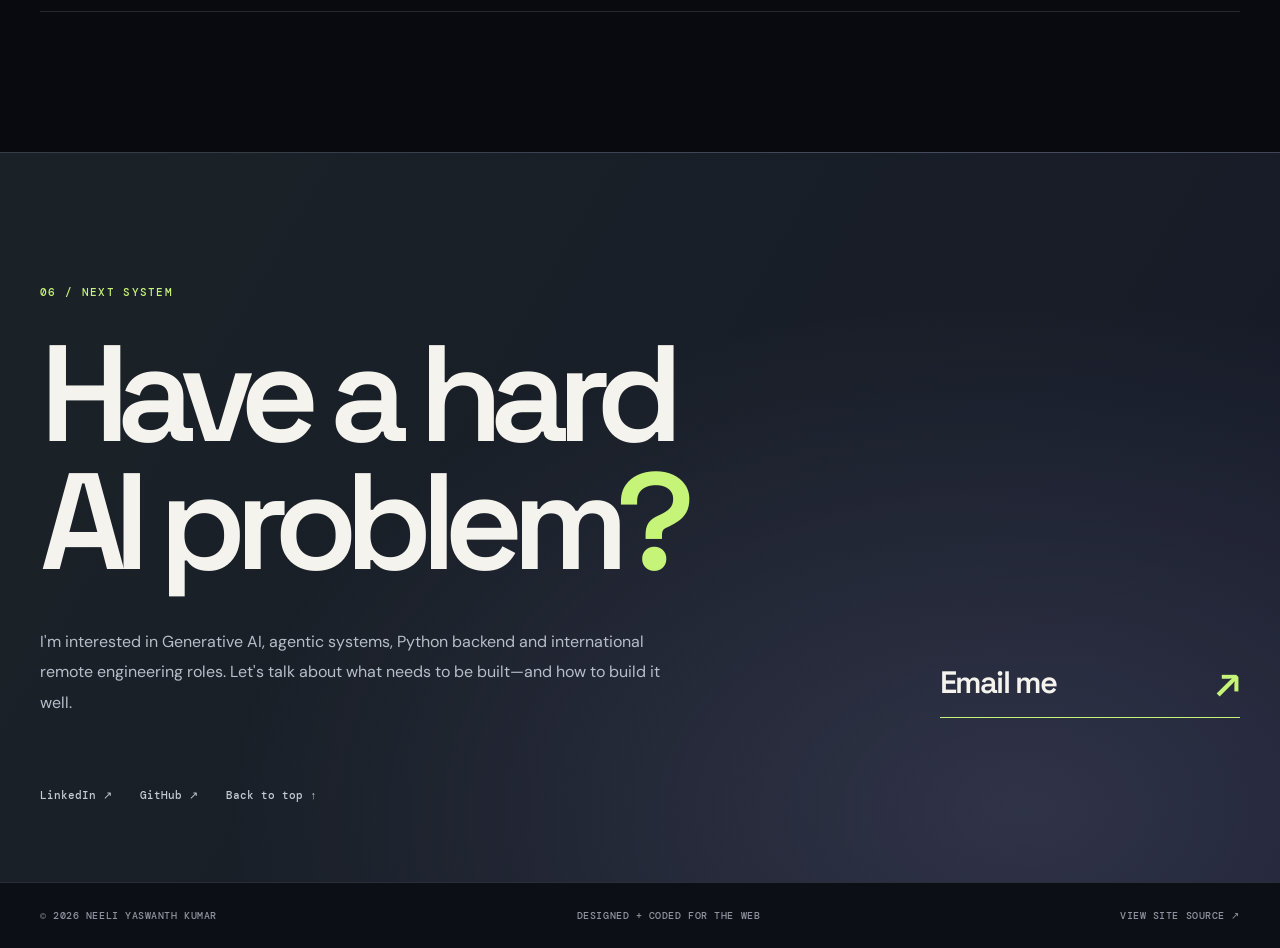
==== commit 680edd2e: "Refine portfolio hero and released RepoPilot engineering case study" ====
--- a/index.html
+++ b/index.html
@@ -4,9 +4,9 @@
   <meta charset="utf-8">
   <meta name="viewport" content="width=device-width, initial-scale=1">
   <meta name="theme-color" content="#080a10">
-  <meta name="description" content="Neeli Yaswanth Kumar builds Python developer tools in Hyderabad. Explore RepoPilot, an AI coding agent with Docker verification and published SWE-bench results.">
+  <meta name="description" content="Neeli Yaswanth Kumar — Generative AI and Python systems engineer. Explore released AI developer tools, MCP, FastAPI gateways, verified Docker repairs, evaluation and reproducible evidence.">
   <meta property="og:title" content="Neeli Yaswanth Kumar — AI Systems Engineer">
-  <meta property="og:description" content="Neeli Yaswanth Kumar builds Python developer tools in Hyderabad. Explore RepoPilot, an AI coding agent with Docker verification and published SWE-bench results.">
+  <meta property="og:description" content="Neeli Yaswanth Kumar — Generative AI and Python systems engineer. Explore released AI developer tools, MCP, FastAPI gateways, verified Docker repairs, evaluation and reproducible evidence.">
   <meta property="og:type" content="website">
   <meta property="og:url" content="https://kyaswanthneeli-stack.github.io/">
   <meta name="color-scheme" content="dark">
@@ -15,7 +15,7 @@
   <link rel="preconnect" href="https://fonts.googleapis.com">
   <link rel="preconnect" href="https://fonts.gstatic.com" crossorigin>
   <link href="https://fonts.googleapis.com/css2?family=DM+Mono:wght@400;500&family=DM+Sans:wght@400;500;600;700&family=Space+Grotesk:wght@400;500;600;700&display=swap" rel="stylesheet">
-  <link rel="stylesheet" href="studio.css?v=4">
+  <link rel="stylesheet" href="studio.css?v=6">
   <script src="studio.js?v=5" defer></script>
   <title>Neeli Yaswanth Kumar — AI Systems Engineer</title>
 <script defer src="/clean-links.js"></script>
@@ -50,12 +50,13 @@
   <main id="main">
     <section class="hero site-shell" id="top" aria-labelledby="hero-title">
       <div class="hero-copy">
-        <p class="eyebrow">Neeli Yaswanth Kumar · Applied AI &amp; Python</p>
-        <h1 id="hero-title"><span class="hero-emphasis">RepoPilot<span class="hero-period">.</span></span></h1>
-        <p class="hero-description">I built a Python coding agent that takes a GitHub issue, proposes a fix, and tests it in Docker. See the patch, the regression test, and the evidence a developer reviews before merging.</p>
+        <p class="eyebrow"><span class="pulse" aria-hidden="true"></span> Neeli Yaswanth Kumar · Generative AI &amp; Python Engineer</p>
+        <h1 id="hero-title">Build AI systems.<br><span class="hero-emphasis">Prove they work<span class="hero-period">.</span></span></h1>
+        <p class="hero-description">I build <strong>LLM-powered developer tools, agentic workflows and reliable Python APIs</strong>. Explore my released coding agent, MCP context server, policy gateway and model router—each with architecture, source and engineering evidence.</p>
         <div class="hero-actions">
-          <a class="button button-primary" href="https://kyaswanthneeli-stack.github.io/ai-engineering-lab/repopilot/recruiter-demo.html"><span class="button-square" aria-hidden="true">↗</span> Explore the demo</a>
+          <a class="button button-primary" href="https://kyaswanthneeli-stack.github.io/ai-engineering-lab/repopilot/recruiter-demo.html"><span class="button-square" aria-hidden="true">↗</span> Explore flagship project</a>
           <a class="button button-ghost" href="https://github.com/kyaswanthneeli-stack/ai-engineering-lab/tree/main/repopilot" target="_blank" rel="noopener noreferrer">Source code <span aria-hidden="true">↗</span></a>
+          <a class="button button-ghost" href="#contact">Contact me <span aria-hidden="true">↗</span></a>
         </div>
         <div class="hero-availability">
           <span class="availability-led" aria-hidden="true"></span>
@@ -75,14 +76,40 @@
           <div class="orbit-core"><span class="orbit-core-label">NYK</span><small>AI / SYSTEMS</small></div>
         </div>
         <div class="telemetry telemetry-a" aria-hidden="true"><span class="telemetry-icon mint">⌘</span><div><small>CONTEXT LAYER</small><strong>GitHub issue → Python code</strong></div><span class="telemetry-end">01</span></div>
-        <div class="telemetry telemetry-b" aria-hidden="true"><span class="telemetry-icon violet">◇</span><div><small>MODEL PROPOSAL</small><strong>Patch + regression test</strong></div><span class="telemetry-end">02</span></div>
+        <div class="telemetry telemetry-b" aria-hidden="true"><span class="telemetry-icon violet">◇</span><div><small>MODEL PROPOSAL</small><strong>Guarded Python patch</strong></div><span class="telemetry-end">02</span></div>
         <div class="telemetry telemetry-c" aria-hidden="true"><span class="telemetry-icon cyan">↗</span><div><small>VERIFICATION</small><strong>Docker → review</strong></div><span class="telemetry-end">03</span></div>
       </div>
-      <div class="hero-bottom"><span>Official SWE-bench Lite · 1 of 12 selected issues resolved</span><a href="https://github.com/kyaswanthneeli-stack/ai-engineering-lab/blob/main/repopilot/benchmarks/README.md">Benchmark results ↗</a></div>
+      <div class="hero-bottom"><span>FLAGSHIP / RepoPilot v2.2.0 · Published stable release · Human-supervised repair</span><a href="https://github.com/kyaswanthneeli-stack/ai-engineering-lab/releases/tag/v2.2.0">View release ↗</a></div>
     </section>
 
     <section class="content-section site-shell" id="repopilot" aria-labelledby="repopilot-title">
-      <div class="section-intro reveal"><div><span class="section-tag">RepoPilot</span><h2 id="repopilot-title">Inside a <em>repair.</em></h2></div><p>The test must expose the bug on the original code and pass after the patch. Follow a recorded run, then compare it with the independent evaluation.</p></div>
+      <div class="section-intro reveal"><div><span class="section-tag">00 / FLAGSHIP SYSTEM</span><h2 id="repopilot-title">RepoPilot<span style="color:var(--acid)">.</span><br><em>Evidence-first repair.</em></h2></div><p>A human-supervised Python coding agent that turns a GitHub issue into a candidate patch and independently inspectable verification evidence.</p></div>
+      <div class="flagship-panel reveal">
+        <div class="flagship-header"><span class="section-tag">RELEASE / V2.2.0</span><a href="https://github.com/kyaswanthneeli-stack/ai-engineering-lab/releases/tag/v2.2.0">Published release ↗</a></div>
+        <h3>AI-generated code is a proposal.<br>Verification is the engineering.</h3>
+        <p>RepoPilot reads a pinned repository revision, constrains source inspection and model edits, verifies patches in restricted Docker and retains auditable evidence before human-reviewed pull request publication.</p>
+        <div class="flagship-metrics">
+          <a href="https://github.com/kyaswanthneeli-stack/ai-engineering-lab/actions/runs/45000404321"><strong>351</strong><span>Maintenance-branch unit tests passed</span></a>
+          <a href="https://github.com/kyaswanthneeli-stack/ai-engineering-lab/actions/runs/44540507015"><strong>2 files</strong><span>Real Qwen-generated coordinated repair</span></a>
+          <a href="https://github.com/kyaswanthneeli-stack/ai-engineering-lab/releases/tag/v2.2.0"><strong>v2.2.0</strong><span>Published Python distribution</span></a>
+        </div>
+        <div class="flagship-flow" aria-label="Issue to human-reviewed patch workflow">
+          <div><small>01</small><strong>Inspect</strong><span>Issue + pinned source</span></div>
+          <div><small>02</small><strong>Propose</strong><span>LLM-generated edits</span></div>
+          <div><small>03</small><strong>Verify</strong><span>Patch + Docker checks</span></div>
+          <div><small>04</small><strong>Review</strong><span>Evidence + human approval</span></div>
+        </div>
+        <div class="flagship-detail">
+          <div><h4>Engineering choices</h4><p>Bounded source discovery; exact edits; guarded paths; model time budgets; network-restricted verification; compilation-regression checks on main; reproducible predictions and separate official scoring.</p></div>
+          <div><h4>Verified outcome</h4><p>Qwen repaired a controlled two-module invoice fixture. Curated regression tests failed before repair and passed after it. The candidate PR was merged after human review and corrections.</p></div>
+          <div><h4>Measured limitations</h4><p>Independent SWE-bench Lite: 1/12 selected issues resolved (8.3%); 1/4 submitted patches resolved. The supervised portfolio scope is complete. Higher autonomous accuracy is optional research, not a claimed production SLA.</p></div>
+        </div>
+        <div class="hero-actions">
+          <a class="button button-primary" href="https://kyaswanthneeli-stack.github.io/ai-engineering-lab/repopilot/recruiter-demo.html">Interactive case study ↗</a>
+          <a class="button button-ghost" href="https://github.com/kyaswanthneeli-stack/ai-engineering-lab/tree/main/repopilot">Code &amp; setup ↗</a>
+          <a class="button button-ghost" href="https://github.com/kyaswanthneeli-stack/ai-engineering-lab/blob/main/repopilot/docs/FINAL_PORTFOLIO_AUDIT.md">Final engineering audit ↗</a>
+        </div>
+      </div>
       <div class="case-list">
         <a class="case-row reveal" href="https://kyaswanthneeli-stack.github.io/ai-engineering-lab/repopilot/model-run.html"><span>Recorded run</span><strong>Inspect the generated fix</strong><small>Read the test and compare the Docker results before and after the patch.</small><b aria-hidden="true">↗</b></a>
         <a class="case-row reveal" href="https://github.com/kyaswanthneeli-stack/ai-engineering-lab/blob/main/repopilot/benchmarks/README.md"><span>Benchmark</span><strong>See all 12 outcomes</strong><small>Four patches evaluated, one issue resolved, zero evaluator errors.</small><b aria-hidden="true">↗</b></a>
@@ -156,14 +183,14 @@
             <div class="project-overline"><span class="project-number">03 / 03</span><span class="project-category"><span class="status-small"></span> HOSTED PYTHON API</span></div>
             <h3>Route<span class="wordmark-dot">.</span><br><span class="project-suffix">Wise</span></h3>
             <p class="project-bigline">Send each request down an explainable path.</p>
-            <p class="project-summary">A hosted FastAPI gateway with deterministic fast/reasoning selection, bounded provider retries, authenticated metrics and labeled no-provider demo responses.</p><p class="project-plain"><b>In simple words:</b> A traffic director that chooses a fast or reasoning route and may try a backup for certain errors.</p><div class="project-route"><span>Incoming prompt</span><i aria-hidden="true">→</i><span>Choose route</span><i aria-hidden="true">→</i><span>Possible fallback</span></div>
+            <p class="project-summary">A FastAPI gateway with deterministic fast/reasoning selection, bounded provider retries, authenticated metrics and explicitly labeled demo mode.</p><p class="project-plain"><b>In simple words:</b> A traffic director that chooses a fast or reasoning route and may try a backup for certain errors.</p><div class="project-route"><span>Incoming prompt</span><i aria-hidden="true">→</i><span>Choose route</span><i aria-hidden="true">→</i><span>Possible fallback</span></div>
             <div class="project-pills"><span>FastAPI</span><span>HTTPX</span><span>Routing</span><span>Failover</span></div>
             <div class="project-actions">
               <a class="project-primary" href="projects/routewise-guide.html">How it works <span aria-hidden="true">↗</span></a><a href="projects/routewise.html">Try live routing ↗</a>
               <a href="https://routewise-production-c8aefb65.up.railway.app/docs" target="_blank" rel="noopener noreferrer">Live API docs <span aria-hidden="true">↗</span></a>
               <a href="https://github.com/kyaswanthneeli-stack/routewise" target="_blank" rel="noopener noreferrer">Source <span aria-hidden="true">↗</span></a>
             </div>
-            <details class="project-scope"><summary>What's implemented, and what's not</summary><p>Route selection is based on deterministic heuristics, not trained semantic routing. The public route-inspection endpoint computes real server-side decisions; generating LLM answers still requires configured upstream providers.</p></details>
+            <details class="project-scope"><summary>What's implemented, and what's not</summary><p>Route selection is based on deterministic heuristics, not trained semantic routing. The public route-inspection endpoint computes real server-side decisions; authenticated LLM answers require server-side upstream provider configuration. The public preview never calls a model.</p></details>
           </div>
           <div class="project-visual" aria-label="Conceptual diagram: Incoming chat request is routed to fast or reasoning provider with bounded retry on eligible failures">
             <div class="visual-sup"><span>ARCHITECTURE / 003</span><span class="visual-led">ROUTING</span></div>
@@ -183,12 +210,12 @@
           <p>I prefer showing what actually works, what was measured and what still needs work.</p>
         </div>
         <div class="proof-grid">
-          <a class="proof-tile reveal" href="https://github.com/kyaswanthneeli-stack?tab=repositories" target="_blank" rel="noopener noreferrer"><span class="proof-tile-top">01 / SOURCE</span><strong>03</strong><span class="proof-title">Featured Python systems</span><span class="proof-description">CodeAtlas MCP, AgentGate and RouteWise: source code, setup instructions and explicit limitations.</span><span class="proof-link">Inspect repositories ↗</span></a>
+          <a class="proof-tile reveal" href="https://github.com/kyaswanthneeli-stack?tab=repositories" target="_blank" rel="noopener noreferrer"><span class="proof-tile-top">01 / SOURCE</span><strong>04</strong><span class="proof-title">Featured Python systems</span><span class="proof-description">RepoPilot, CodeAtlas MCP, AgentGate and RouteWise: source, setup and documented limitations.</span><span class="proof-link">Inspect repositories ↗</span></a>
           <a class="proof-tile reveal" href="https://github.com/kyaswanthneeli-stack/agentgate/actions/workflows/deployment-smoke.yml" target="_blank" rel="noopener noreferrer"><span class="proof-tile-top">02 / HOSTING</span><strong>02</strong><span class="proof-title">Public demo APIs</span><span class="proof-description">AgentGate and RouteWise offer public health/docs endpoints with authentication checks.</span><span class="proof-link">Review API checks ↗</span></a>
-          <a class="proof-tile reveal" href="https://github.com/kyaswanthneeli-stack/codeatlas-mcp/actions/workflows/ci.yml" target="_blank" rel="noopener noreferrer"><span class="proof-tile-top">03 / VERIFICATION</span><strong>53</strong><span class="proof-title">Automated Python tests</span><span class="proof-description">16 for CodeAtlas, 19 for AgentGate and 18 for RouteWise, with passing repository CI.</span><span class="proof-link">Explore test evidence ↗</span></a>
+          <a class="proof-tile reveal" href="https://github.com/kyaswanthneeli-stack/ai-engineering-lab/actions/runs/45000404321" target="_blank" rel="noopener noreferrer"><span class="proof-tile-top">03 / VERIFICATION</span><strong>351</strong><span class="proof-title">RepoPilot unit tests passed</span><span class="proof-description">Final maintenance branch: 351 unit tests plus four integration tests. Other projects have separate CI evidence.</span><span class="proof-link">Explore test evidence ↗</span></a>
           <a class="proof-tile proof-tile-note reveal" href="https://github.com/kyaswanthneeli-stack/codeatlas-mcp/blob/main/docs/ARCHITECTURE_AND_BENCHMARK.md" target="_blank" rel="noopener noreferrer"><span class="proof-tile-top">04 / MEASUREMENT</span><strong class="proof-symbol">↗</strong><span class="proof-title">Honest benchmarks</span><span class="proof-description">CodeAtlas measures tokenizer payloads, without claiming proven coding-agent cost reduction.</span><span class="proof-link">Read the methodology ↗</span></a>
         </div>
-        <p class="proof-footnote">These are engineering portfolio demonstrations. CodeAtlas uses a fixed sample graph; AgentGate and RouteWise browser explorers call real public FastAPI endpoints, but privileged actions and model generation remain restricted or unconfigured. Their limitations are documented in each repository.</p>
+        <p class="proof-footnote">These are engineering portfolio demonstrations. CodeAtlas uses a fixed sample graph; AgentGate and RouteWise browser explorers are designed to call hosted public FastAPI endpoints. AgentGate uses simulated adapters; RouteWise public inspection does not generate model responses. API availability and private inference configuration may change. RepoPilot is a supervised CLI, not an autonomous SaaS.</p>
       </div>
     </section>
 
@@ -206,7 +233,7 @@
         <div class="about-identity reveal">
           <span class="section-tag">04 / THE HUMAN BEHIND THE CODE</span>
           <h2 id="about-title">A builder's<br><em>mindset.</em></h2>
-          <p>I like the part of engineering that happens after the initial prompt: grounding answers in evidence, connecting tools safely, measuring behavior and improving how systems are maintained.</p>
+          <p>I focus on the engineering beyond the initial prompt: grounded retrieval, safe tool execution, structured model integration, reliable Python APIs and reproducible evaluation. My public portfolio makes architecture decisions, tests and limitations easy to inspect.</p>
           <div class="skill-cloud" aria-label="Technical skills"><span>Python</span><span>FastAPI</span><span>REST APIs</span><span>RAG</span><span>LangGraph</span><span>MCP</span><span>SQL</span><span>Azure</span><span>Docker</span><span>GitHub Actions</span></div>
         </div>
         <div class="career-panel reveal">
--- a/studio.css
+++ b/studio.css
@@ -425,3 +425,30 @@
 .lab-demo:hover{color:var(--acid)}
 @media(max-width:900px){.journey-guide{gap:9px;padding:18px}.journey-guide strong{font-size:12px}.journey-guide small{font-size:10px}}
 @media(max-width:680px){.journey-guide{grid-template-columns:1fr;gap:5px;padding:20px}.journey-guide>div{gap:2px}.journey-guide .journey-link{font-size:16px;line-height:1;text-align:left;padding-left:1px;transform:rotate(90deg);width:24px}.project-route{gap:5px}.project-route span{font-size:9px}.architecture-launch{font-size:11px;margin-bottom:20px}.lab-actions{gap:16px}}
+
+
+/* Recruiter-first flagship and evidence hierarchy */
+.hero h1{font-size:clamp(48px,5.8vw,84px);letter-spacing:-.075em;line-height:1.03}
+.hero h1 .hero-emphasis{white-space:normal}
+.hero-description{max-width:620px}
+.flagship-panel{padding:clamp(22px,4vw,48px);border:1px solid var(--line);border-radius:24px;background:radial-gradient(ellipse at 100% 0%,#aa9cff12,transparent 50%),linear-gradient(130deg,#151d23,#0e121d);margin-bottom:26px;box-shadow:0 24px 80px #0003}
+.flagship-header{display:flex;flex-wrap:wrap;justify-content:space-between;align-items:center;gap:12px;margin-bottom:22px}
+.flagship-header>a{font:500 12px 'DM Mono',monospace;color:var(--acid);border-bottom:1px solid var(--line)}
+.flagship-panel h3{font:600 clamp(28px,4vw,52px)/1.12 'Space Grotesk',sans-serif;letter-spacing:-.055em;margin:0 0 18px}
+.flagship-panel>p{max-width:780px;margin:0;color:var(--muted)}
+.flagship-metrics{display:grid;grid-template-columns:repeat(3,minmax(0,1fr));gap:12px;margin:28px 0 18px}
+.flagship-metrics>a{display:flex;flex-direction:column;gap:8px;min-width:0;padding:20px;border:1px solid var(--line);border-radius:14px;background:#ffffff05;transition:border-color .2s}
+.flagship-metrics>a:hover{border-color:var(--acid)}
+.flagship-metrics strong{color:var(--acid);font:600 clamp(28px,4vw,46px)/1 'Space Grotesk',sans-serif;letter-spacing:-.06em}
+.flagship-metrics span{font-size:12px;color:var(--muted)}
+.flagship-flow{display:grid;grid-template-columns:repeat(4,minmax(0,1fr));gap:9px;margin:18px 0 25px}
+.flagship-flow>div{display:grid;gap:4px;padding:13px;border-radius:10px;border:1px solid var(--line);background:#0b1119}
+.flagship-flow small{color:var(--acid);font:500 10px 'DM Mono',monospace}
+.flagship-flow strong{font:600 15px 'Space Grotesk',sans-serif}
+.flagship-flow span{color:var(--muted);font-size:11px}
+.flagship-detail{display:grid;grid-template-columns:repeat(3,minmax(0,1fr));gap:24px;padding-top:22px;border-top:1px solid var(--line)}
+.flagship-detail h4{font:600 16px 'Space Grotesk',sans-serif;margin:0 0 8px;color:var(--ink)}
+.flagship-detail p{font-size:13px;line-height:1.75;color:var(--muted);margin:0}
+.flagship-panel .hero-actions{margin-top:24px}
+@media(max-width:850px){.hero h1{font-size:clamp(43px,7vw,70px)}.flagship-detail{grid-template-columns:1fr;gap:18px}.flagship-metrics>a{padding:15px}}
+@media(max-width:520px){.hero h1{font-size:clamp(39px,10vw,51px)}.flagship-metrics{grid-template-columns:1fr}.flagship-flow{grid-template-columns:repeat(2,minmax(0,1fr))}.flagship-panel .button{width:100%;justify-content:space-between}.flagship-header{align-items:flex-start}}
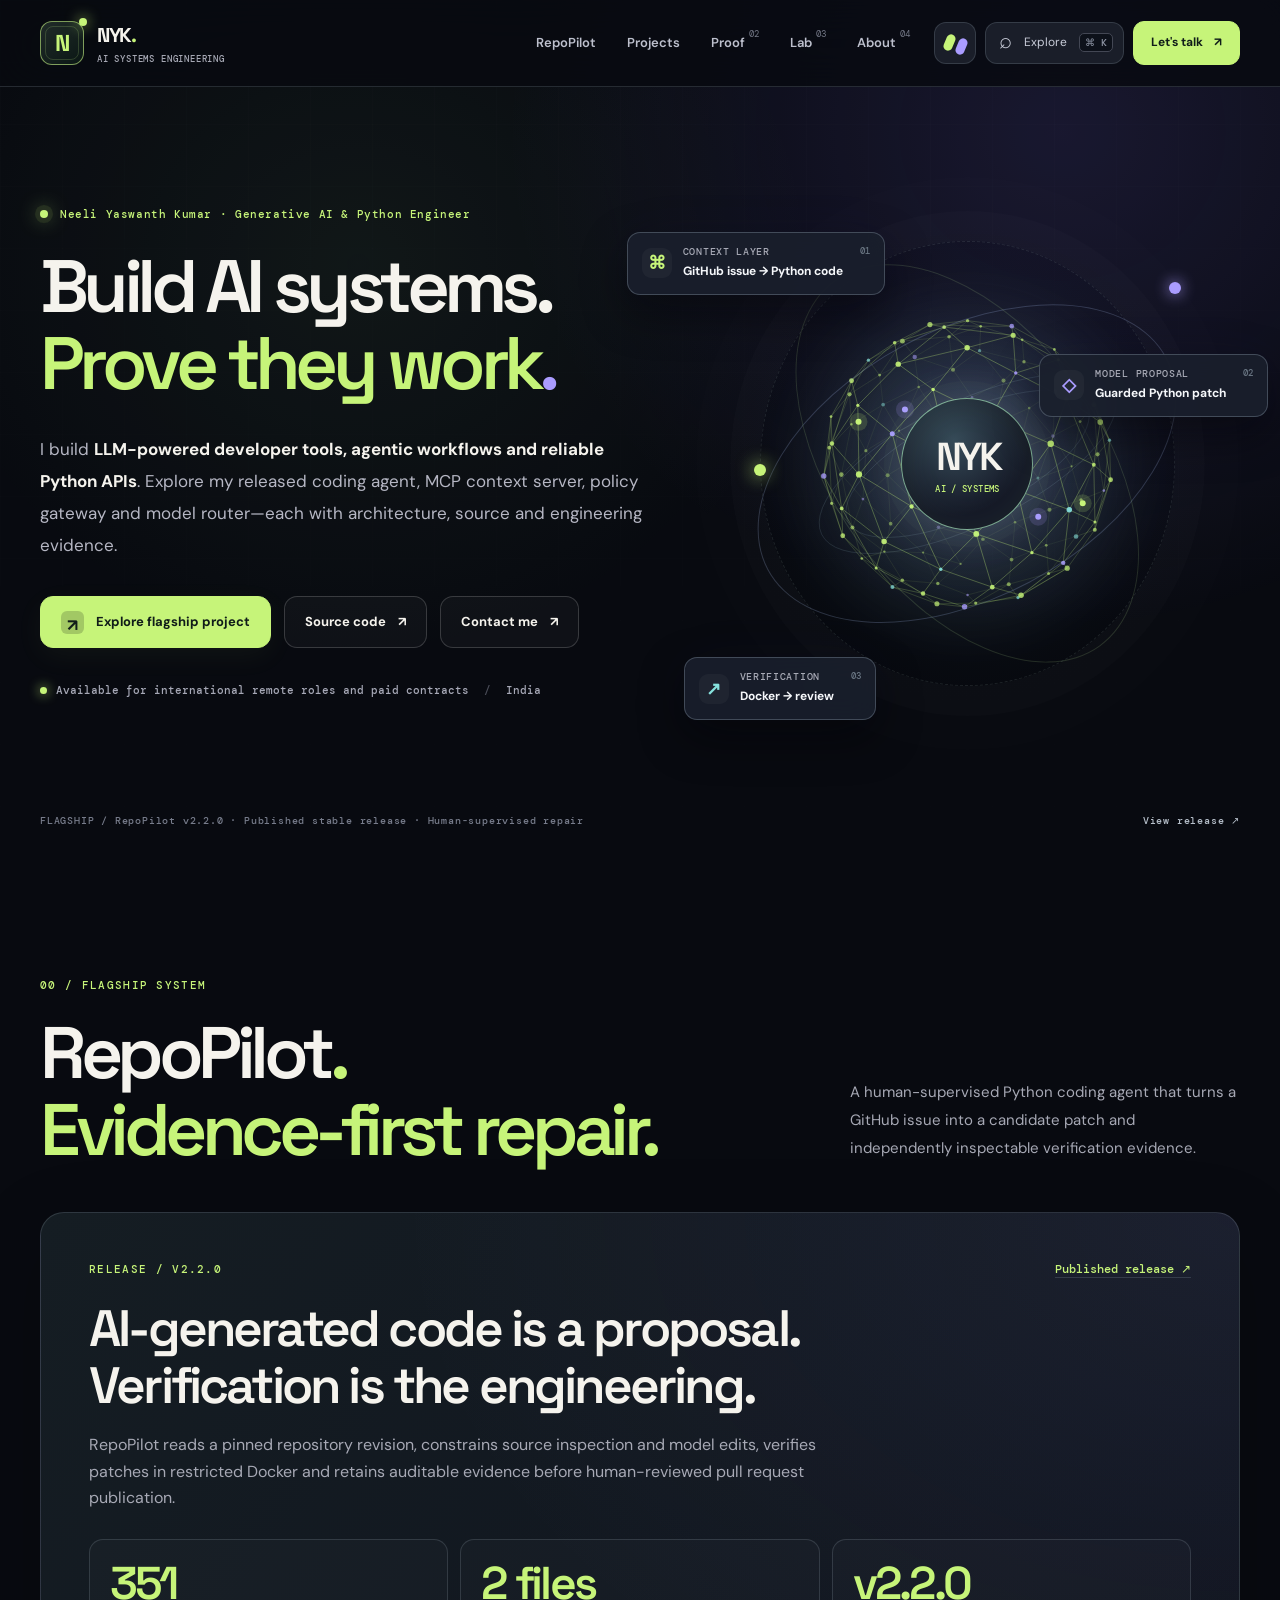
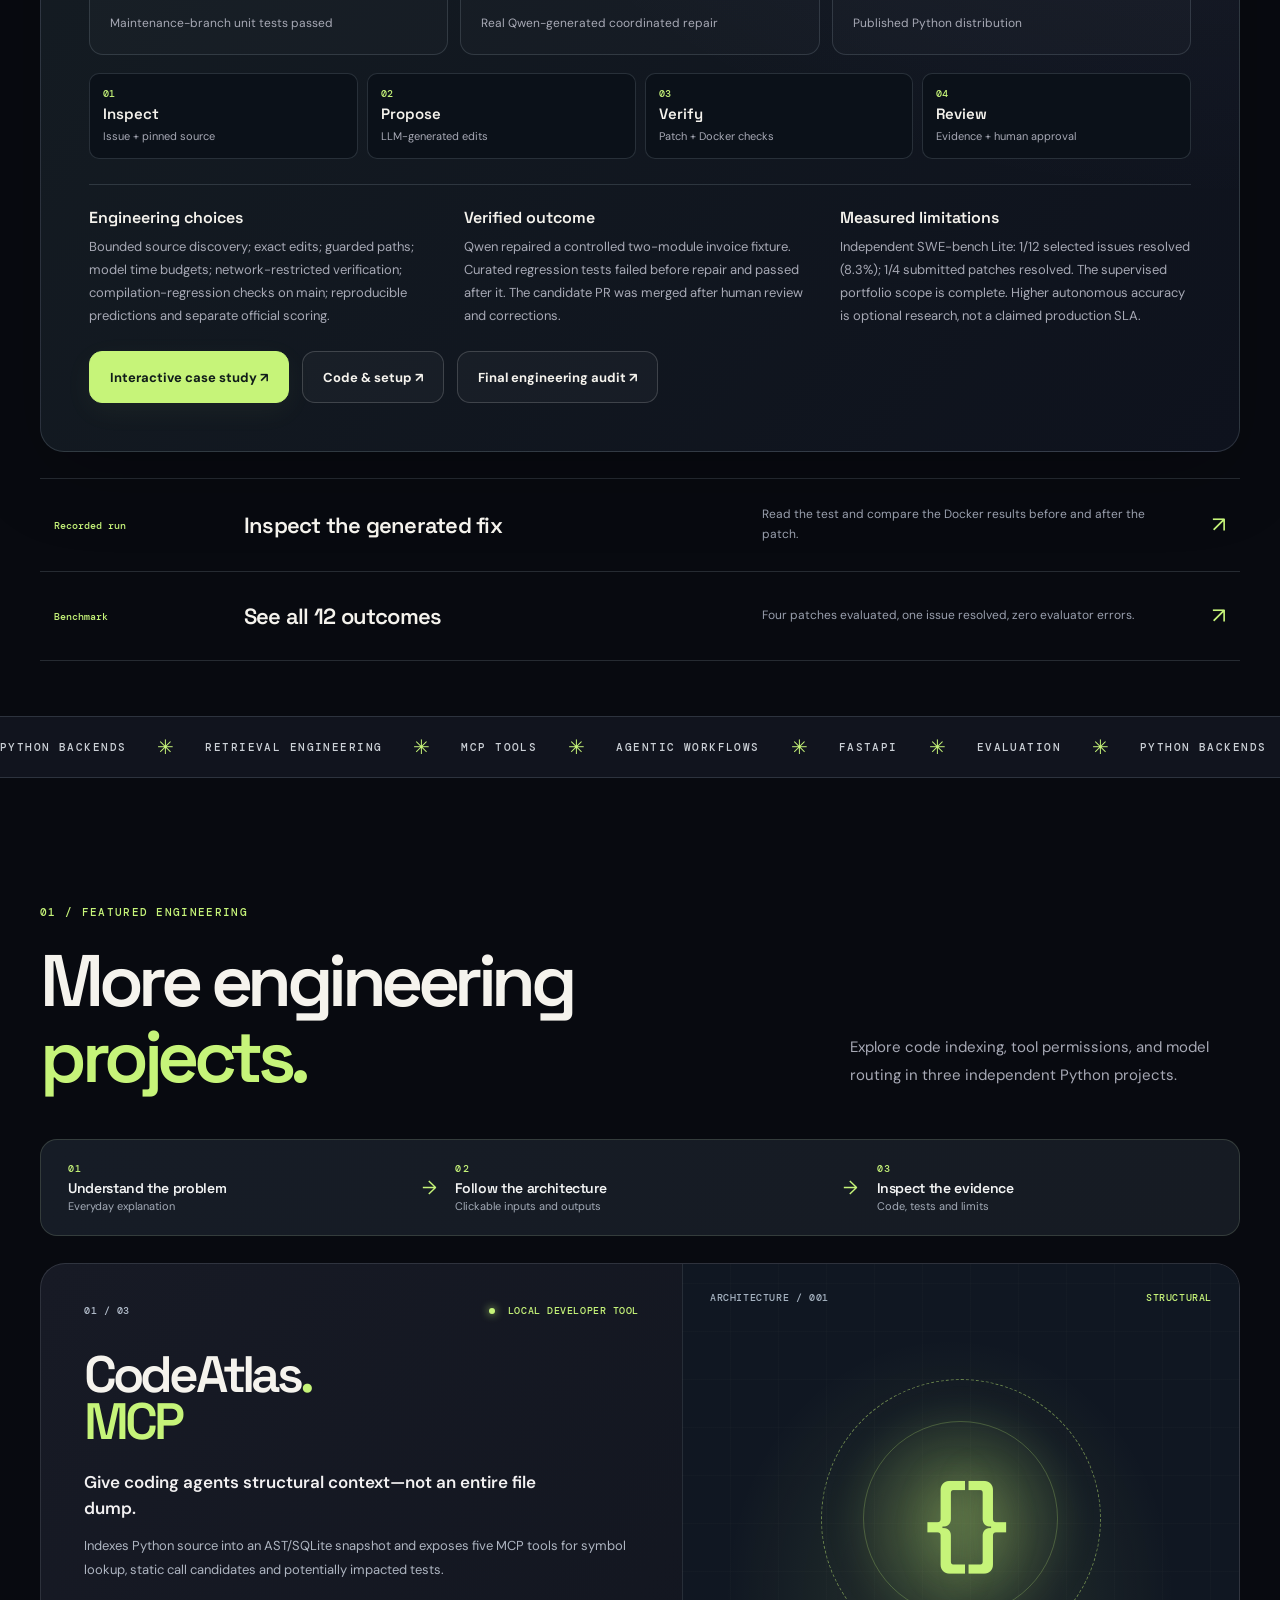
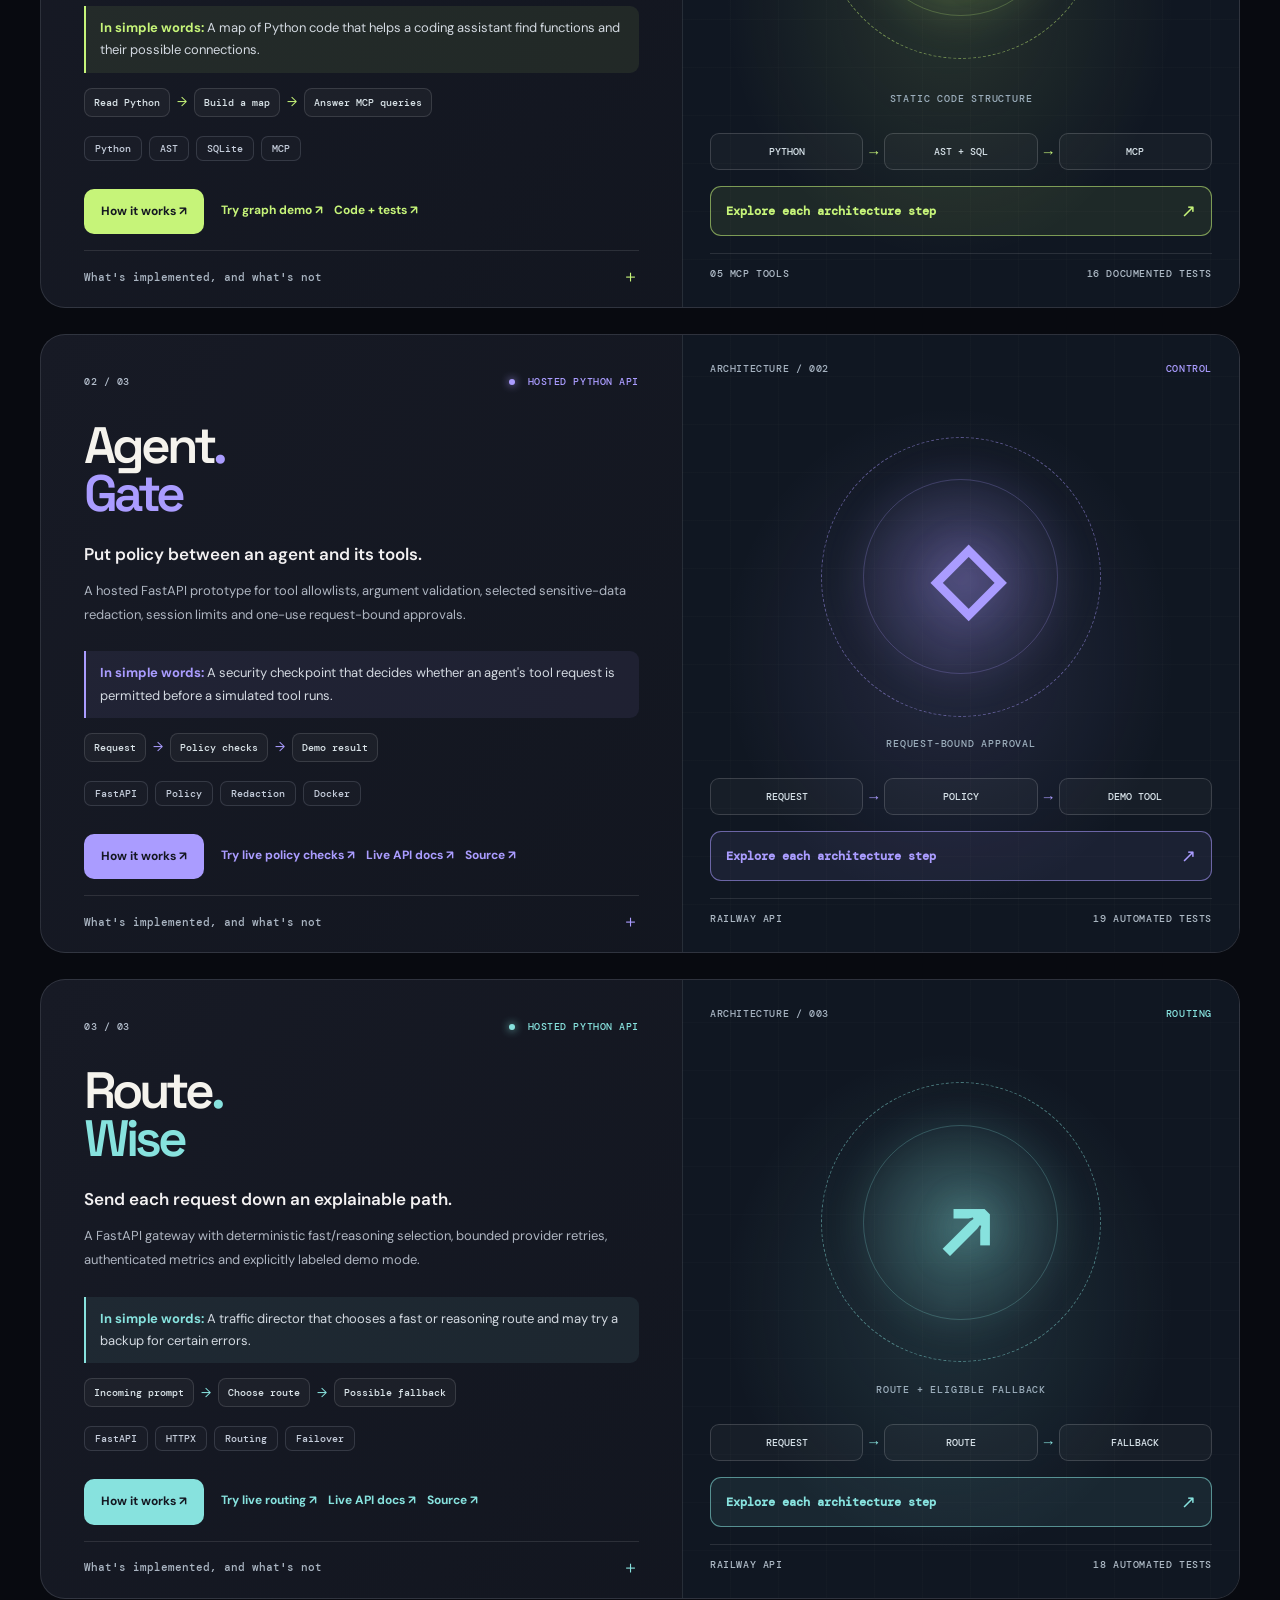
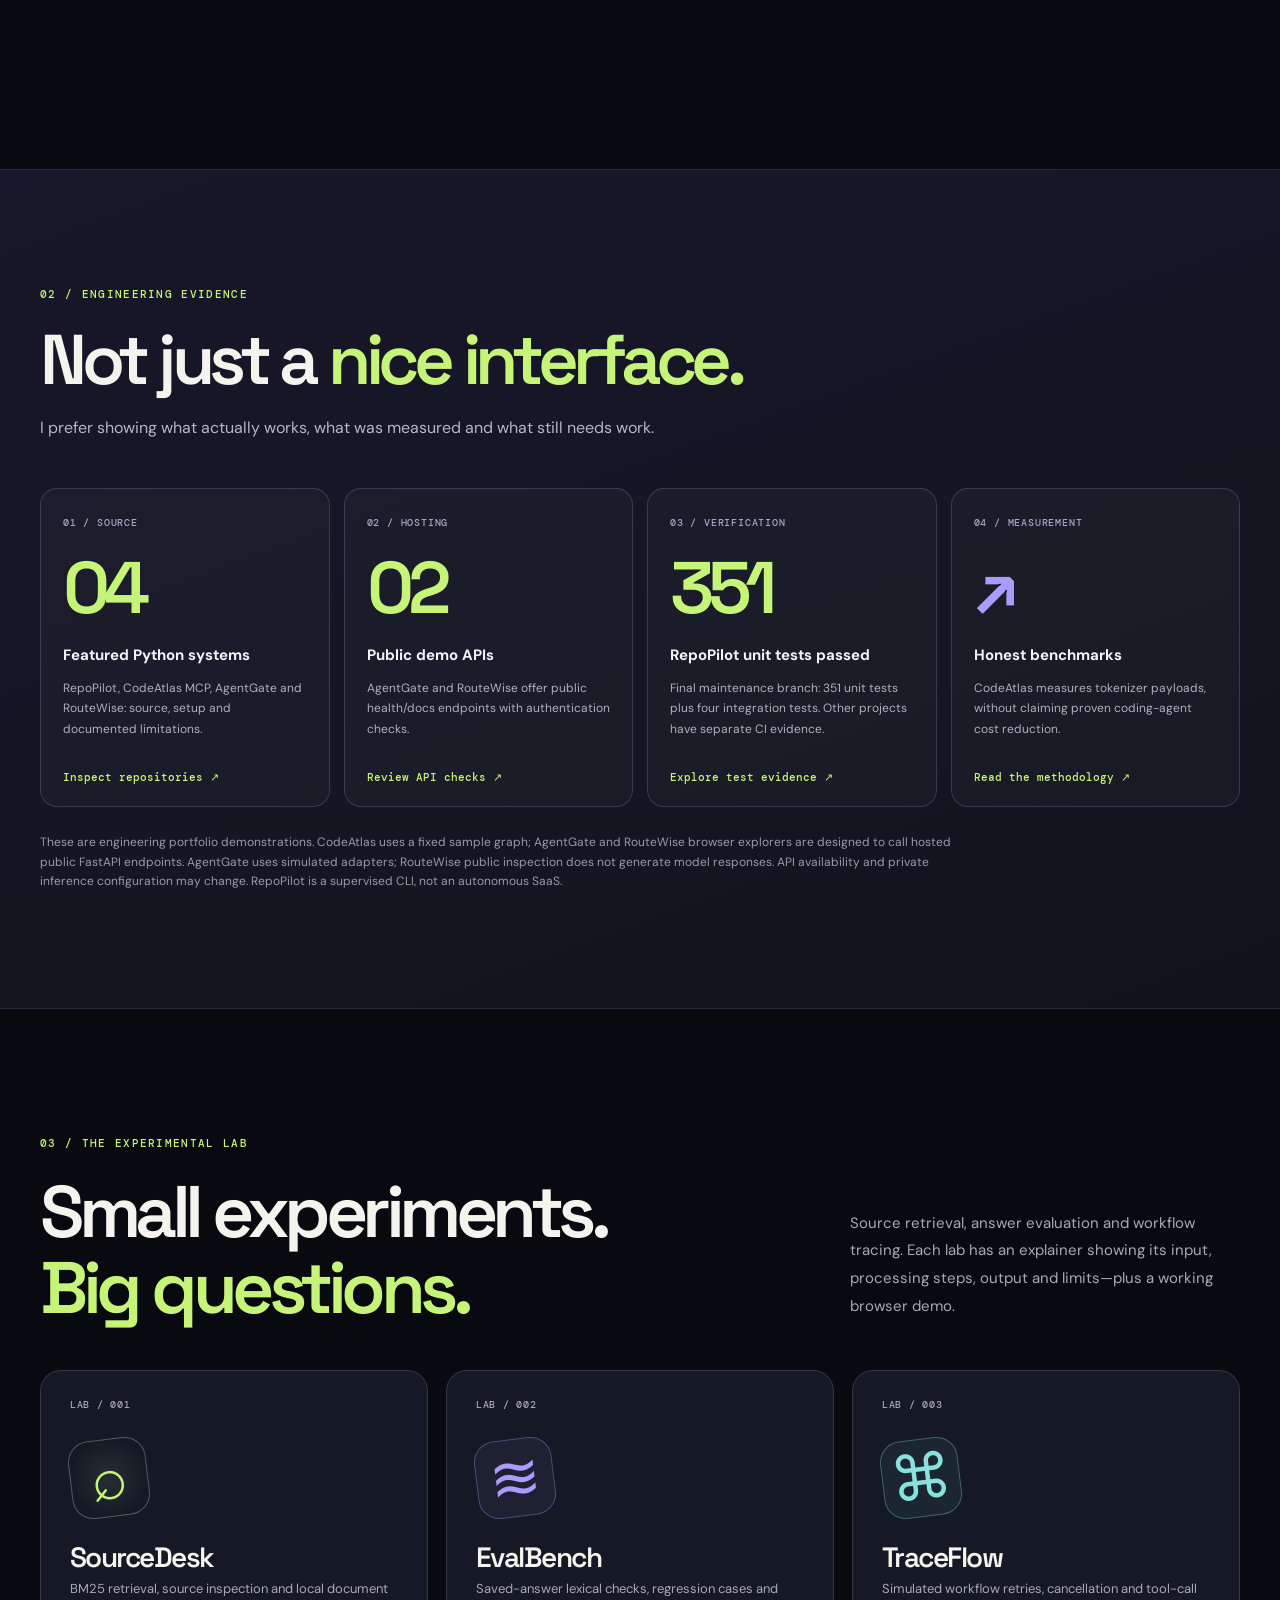
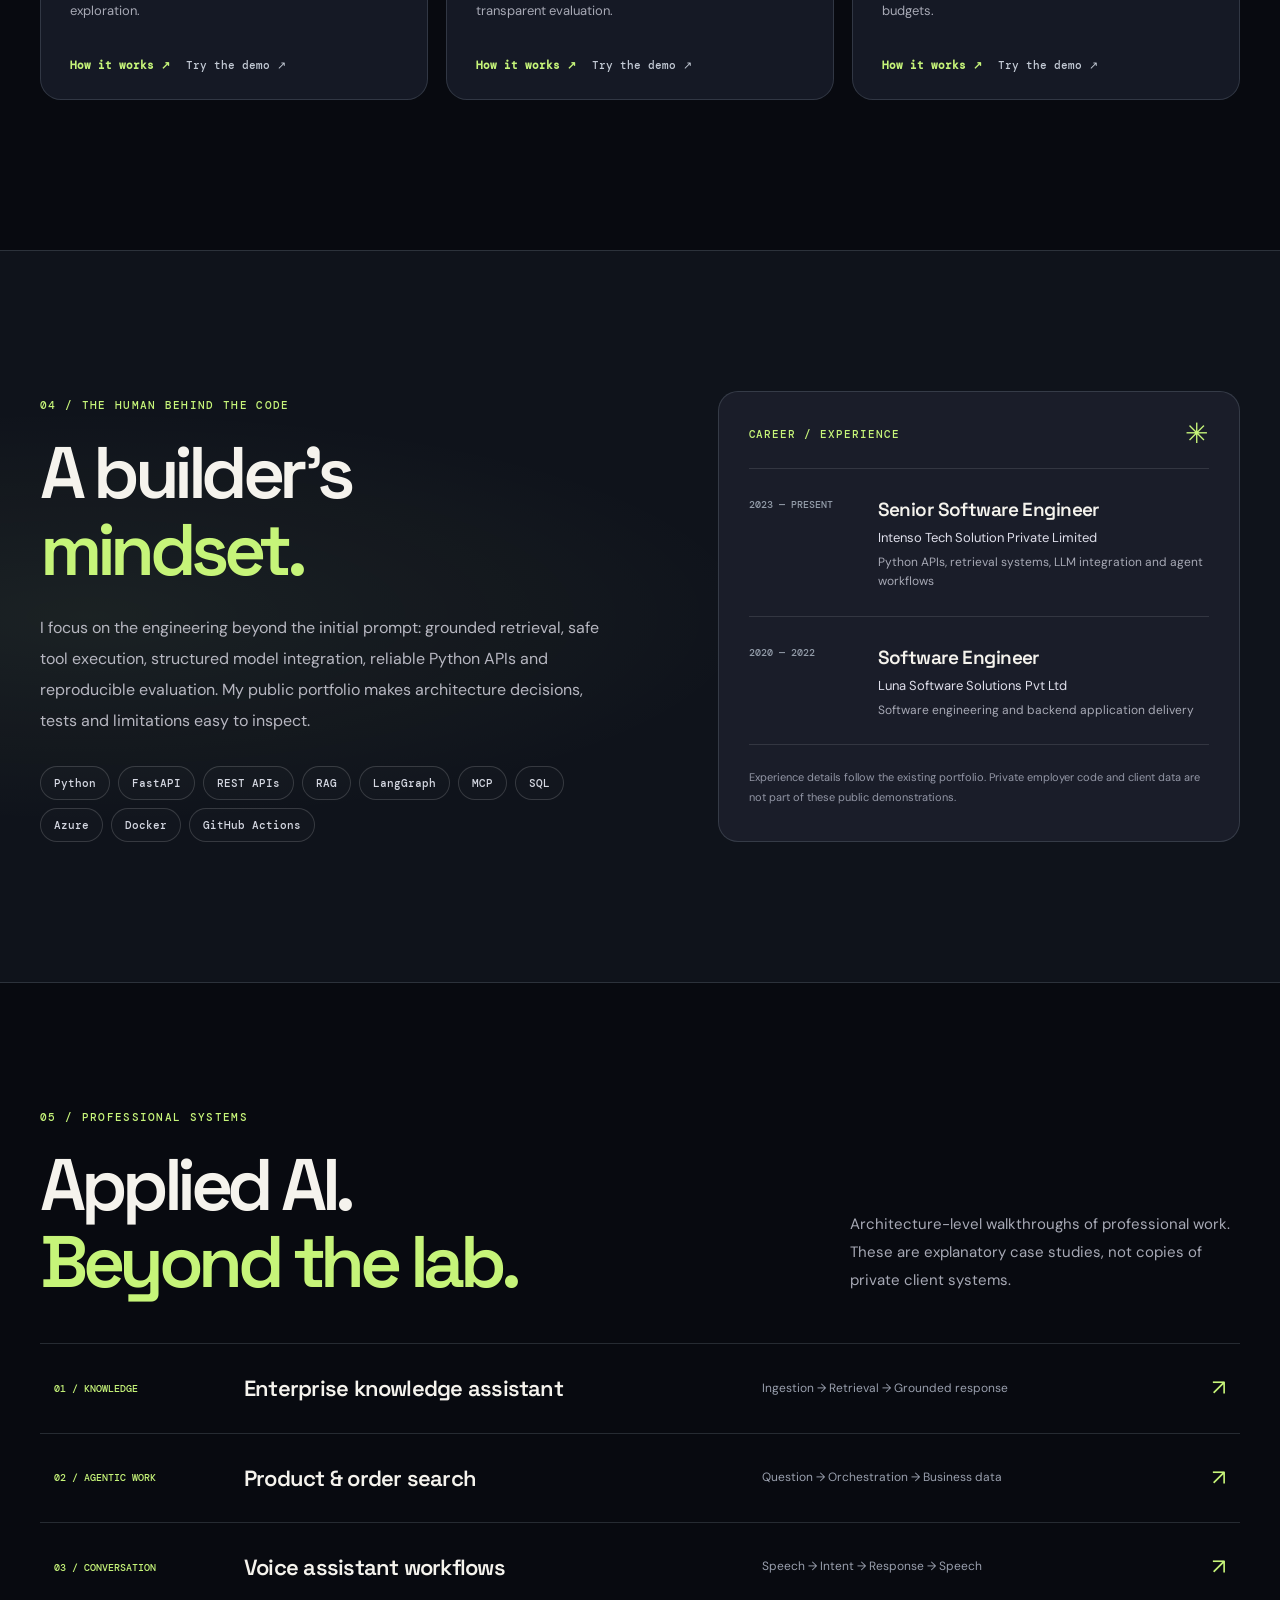
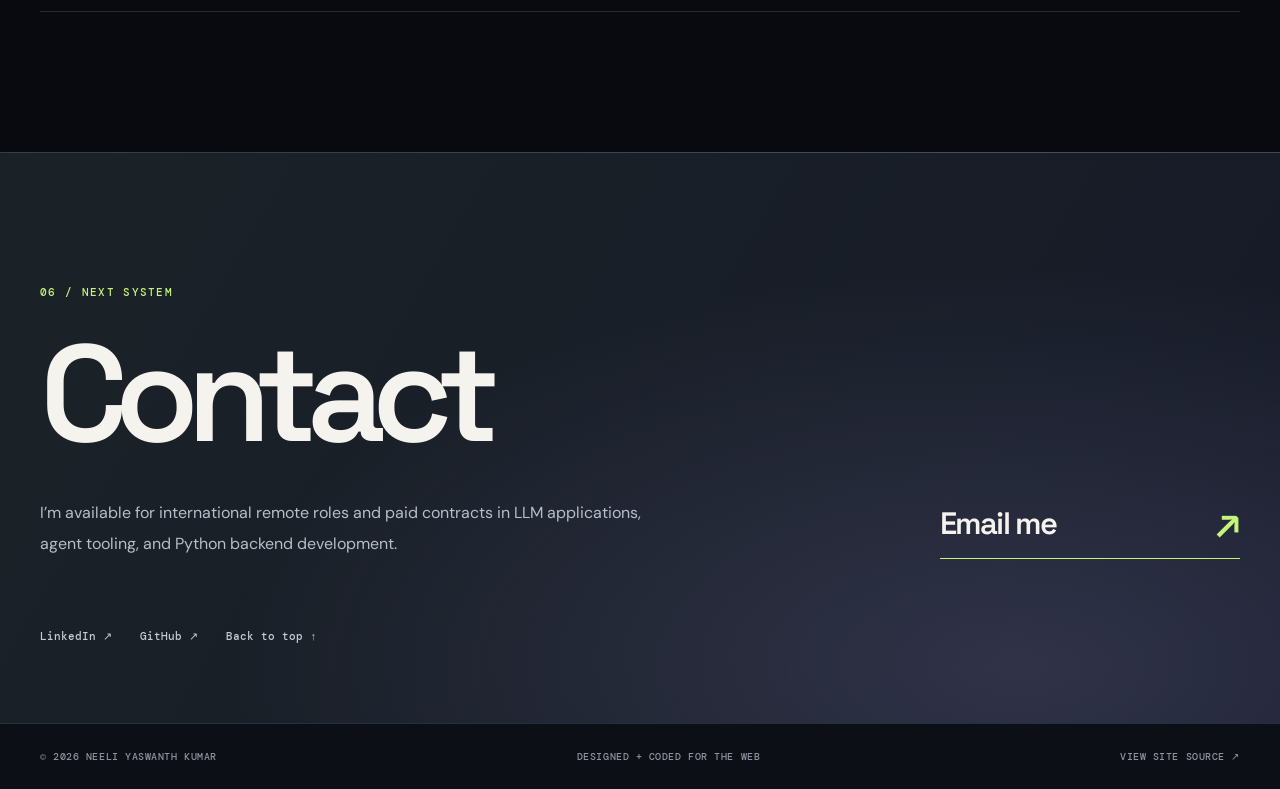
==== commit 8ddb6344: "Make remote contract availability visible on the portfolio" ====
--- a/index.html
+++ b/index.html
@@ -60,9 +60,9 @@
         </div>
         <div class="hero-availability">
           <span class="availability-led" aria-hidden="true"></span>
-          <span>Open to remote AI &amp; Python engineering opportunities</span>
+          <span>Available for international remote roles and paid contracts</span>
           <span class="availability-separator" aria-hidden="true">/</span>
-          <span>Hyderabad, India</span>
+          <span>India</span>
         </div>
       </div>
 
@@ -257,9 +257,9 @@
     <section class="contact-section" id="contact" aria-labelledby="contact-title">
       <div class="site-shell contact-content">
         <span class="section-tag">06 / NEXT SYSTEM</span>
-        <h2 id="contact-title">Have a hard<br>AI problem<span>?</span></h2>
-        <div class="contact-bottom"><p>I'm interested in Generative AI, agentic systems, Python backend and international remote engineering roles. Let's talk about what needs to be built—and how to build it well.</p><a class="contact-link" href="mailto:kyaswanthneeli@gmail.com?subject=AI%20Engineering%20Opportunity"><span>Email me</span><strong aria-hidden="true">↗</strong></a></div>
-        <div class="contact-secondary"><a href="https://www.linkedin.com/in/yaswanthneeli-kumar-134a74414/" target="_blank" rel="noopener noreferrer">LinkedIn ↗</a><a href="https://github.com/kyaswanthneeli-stack" target="_blank" rel="noopener noreferrer">GitHub ↗</a><a href="#top">Back to top ↑</a></div>
+        <h2 id="contact-title">Contact</h2>
+        <div class="contact-bottom"><p>I’m available for international remote roles and paid contracts in LLM applications, agent tooling, and Python backend development.</p><a class="contact-link" href="mailto:kyaswanthneeli@gmail.com?subject=AI%20Engineering%20Opportunity"><span>Email me</span><strong aria-hidden="true">↗</strong></a></div>
+        <div class="contact-secondary"><a href="https://www.linkedin.com/in/yaswanthneeli-kumar/" target="_blank" rel="noopener noreferrer">LinkedIn ↗</a><a href="https://github.com/kyaswanthneeli-stack" target="_blank" rel="noopener noreferrer">GitHub ↗</a><a href="#top">Back to top ↑</a></div>
       </div>
     </section>
   </main>
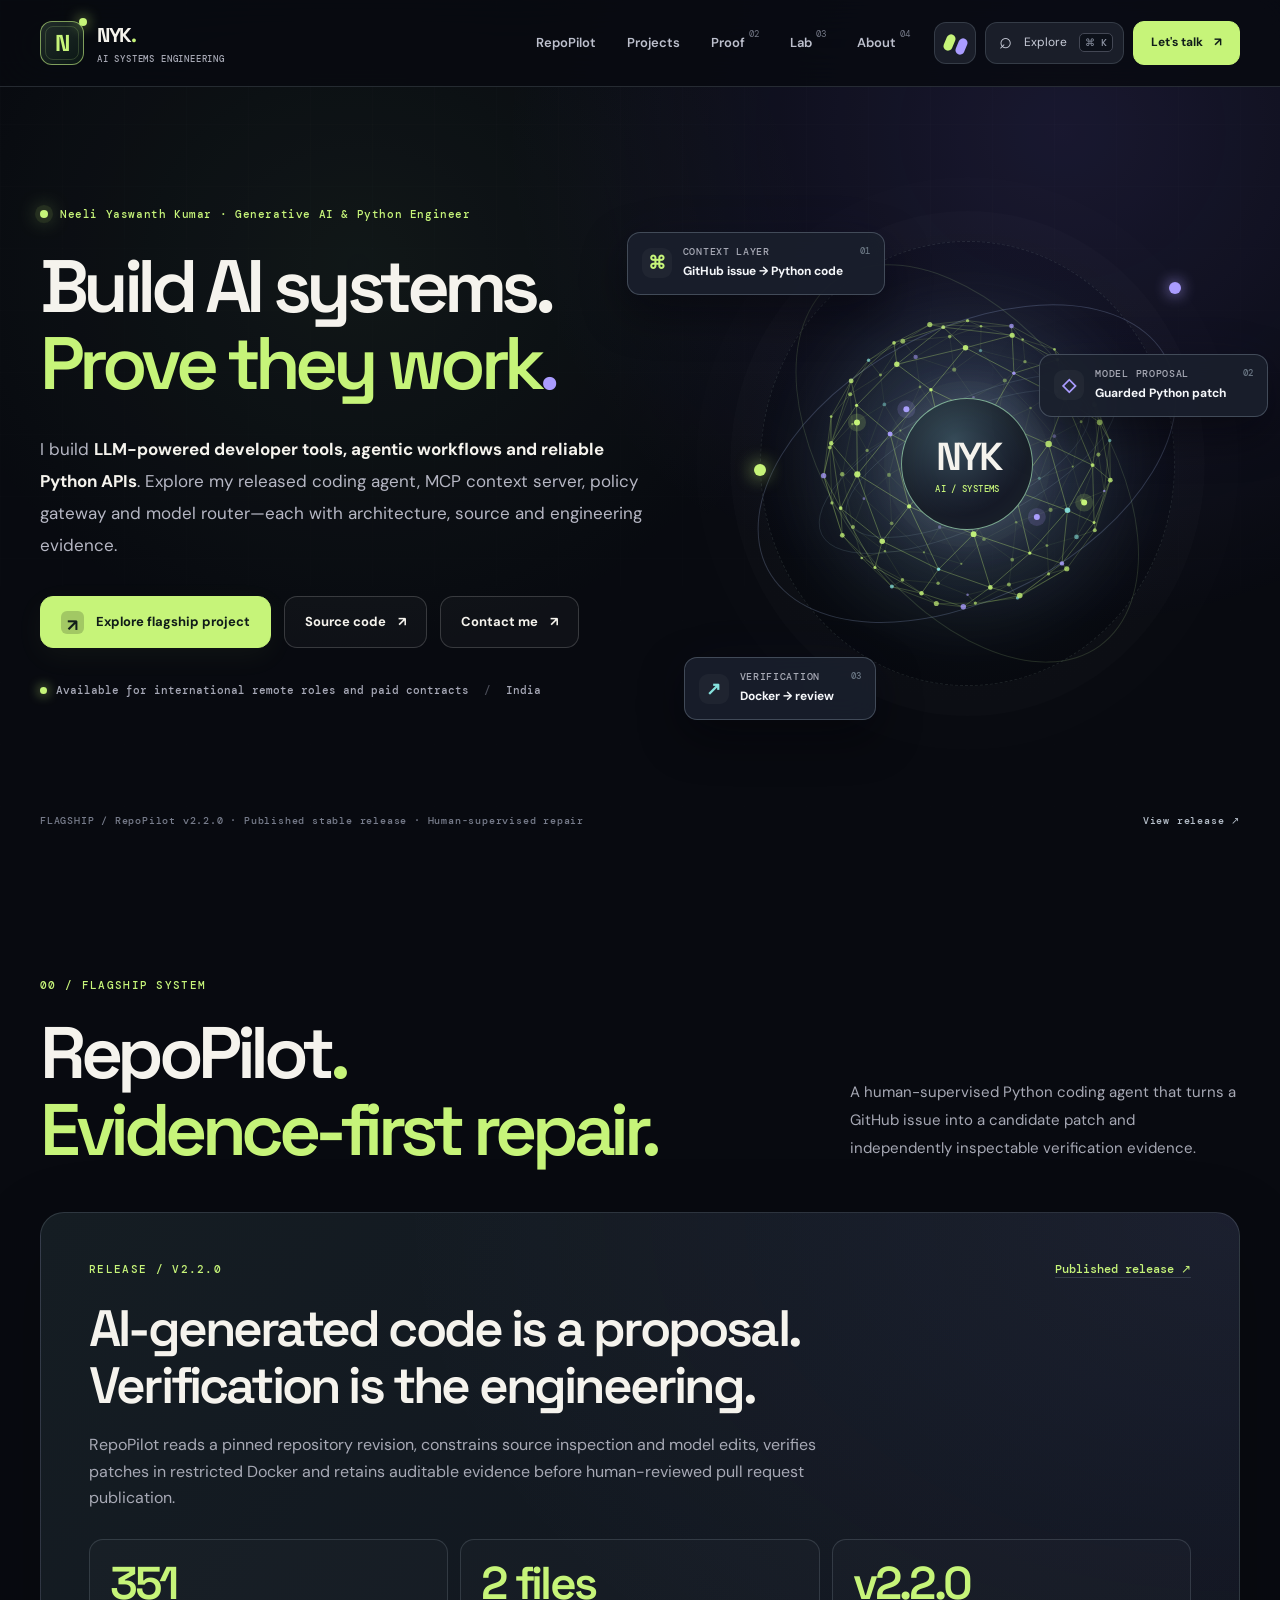
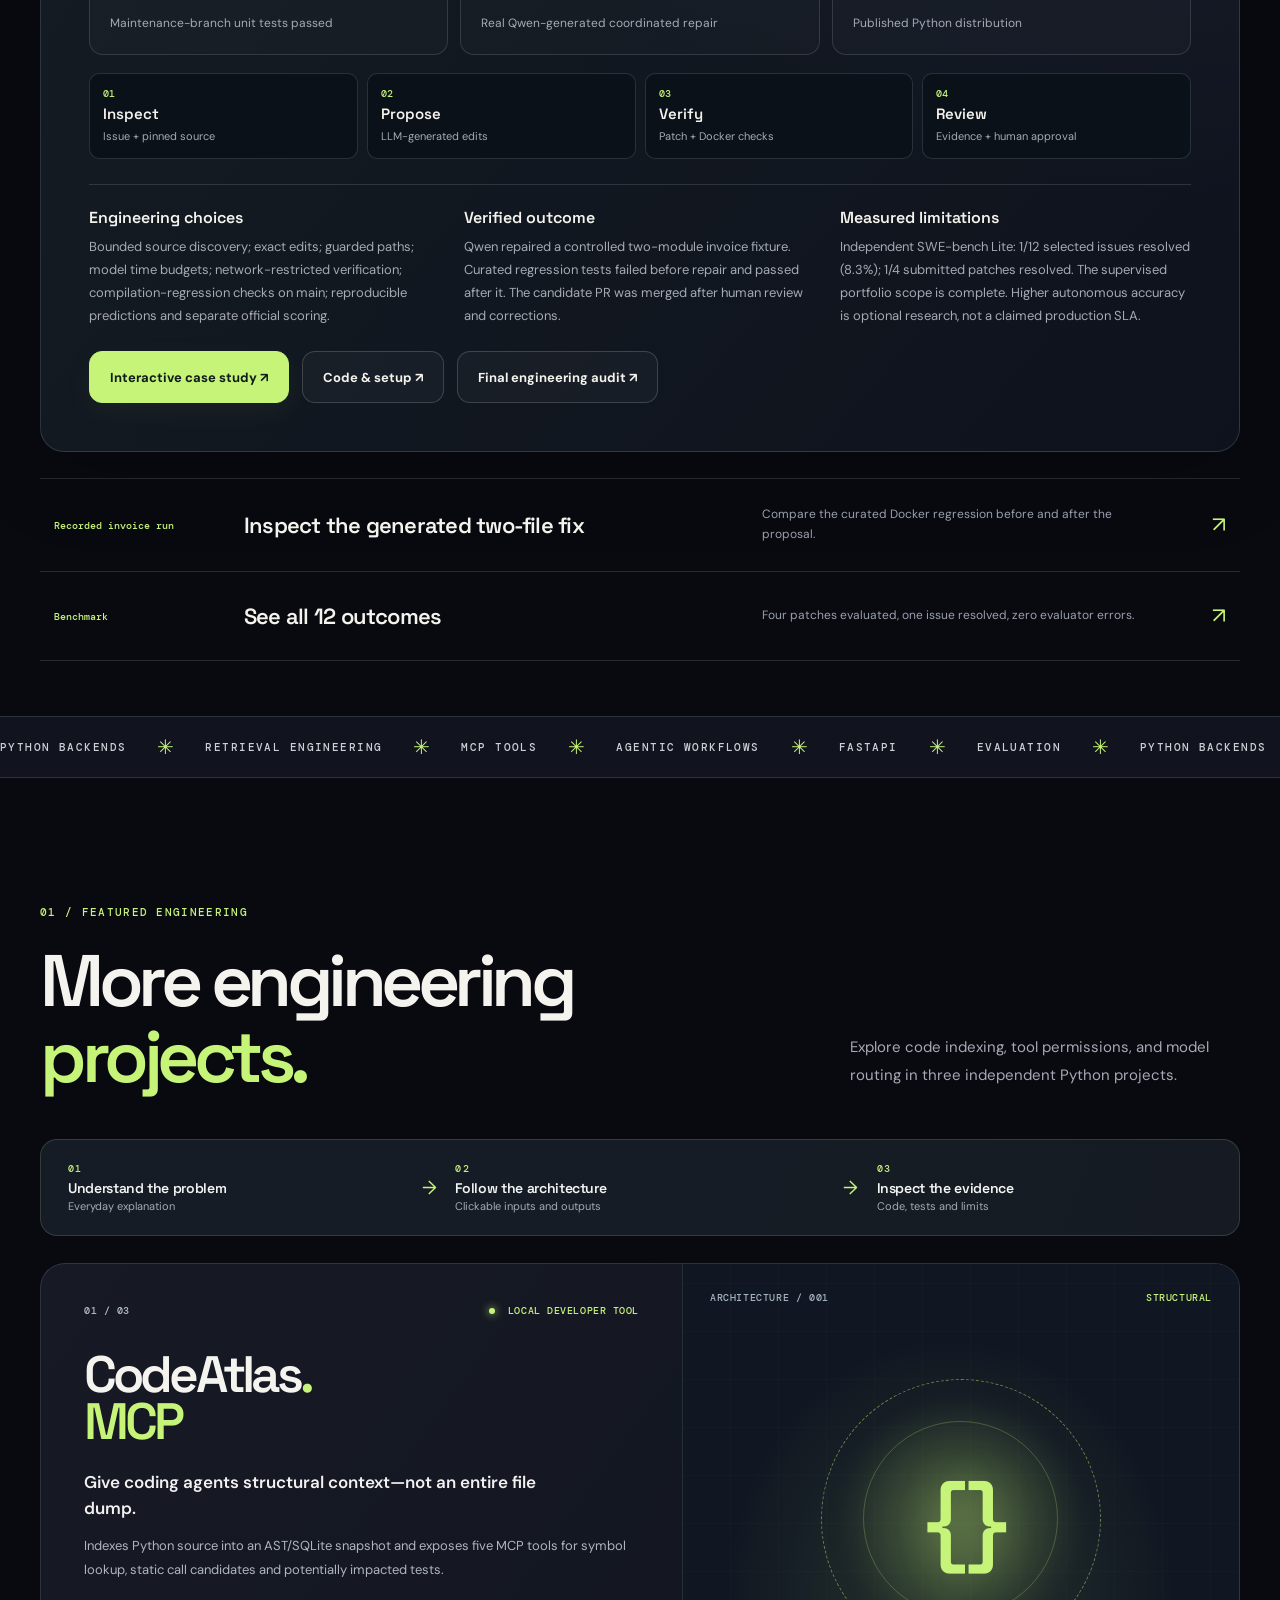
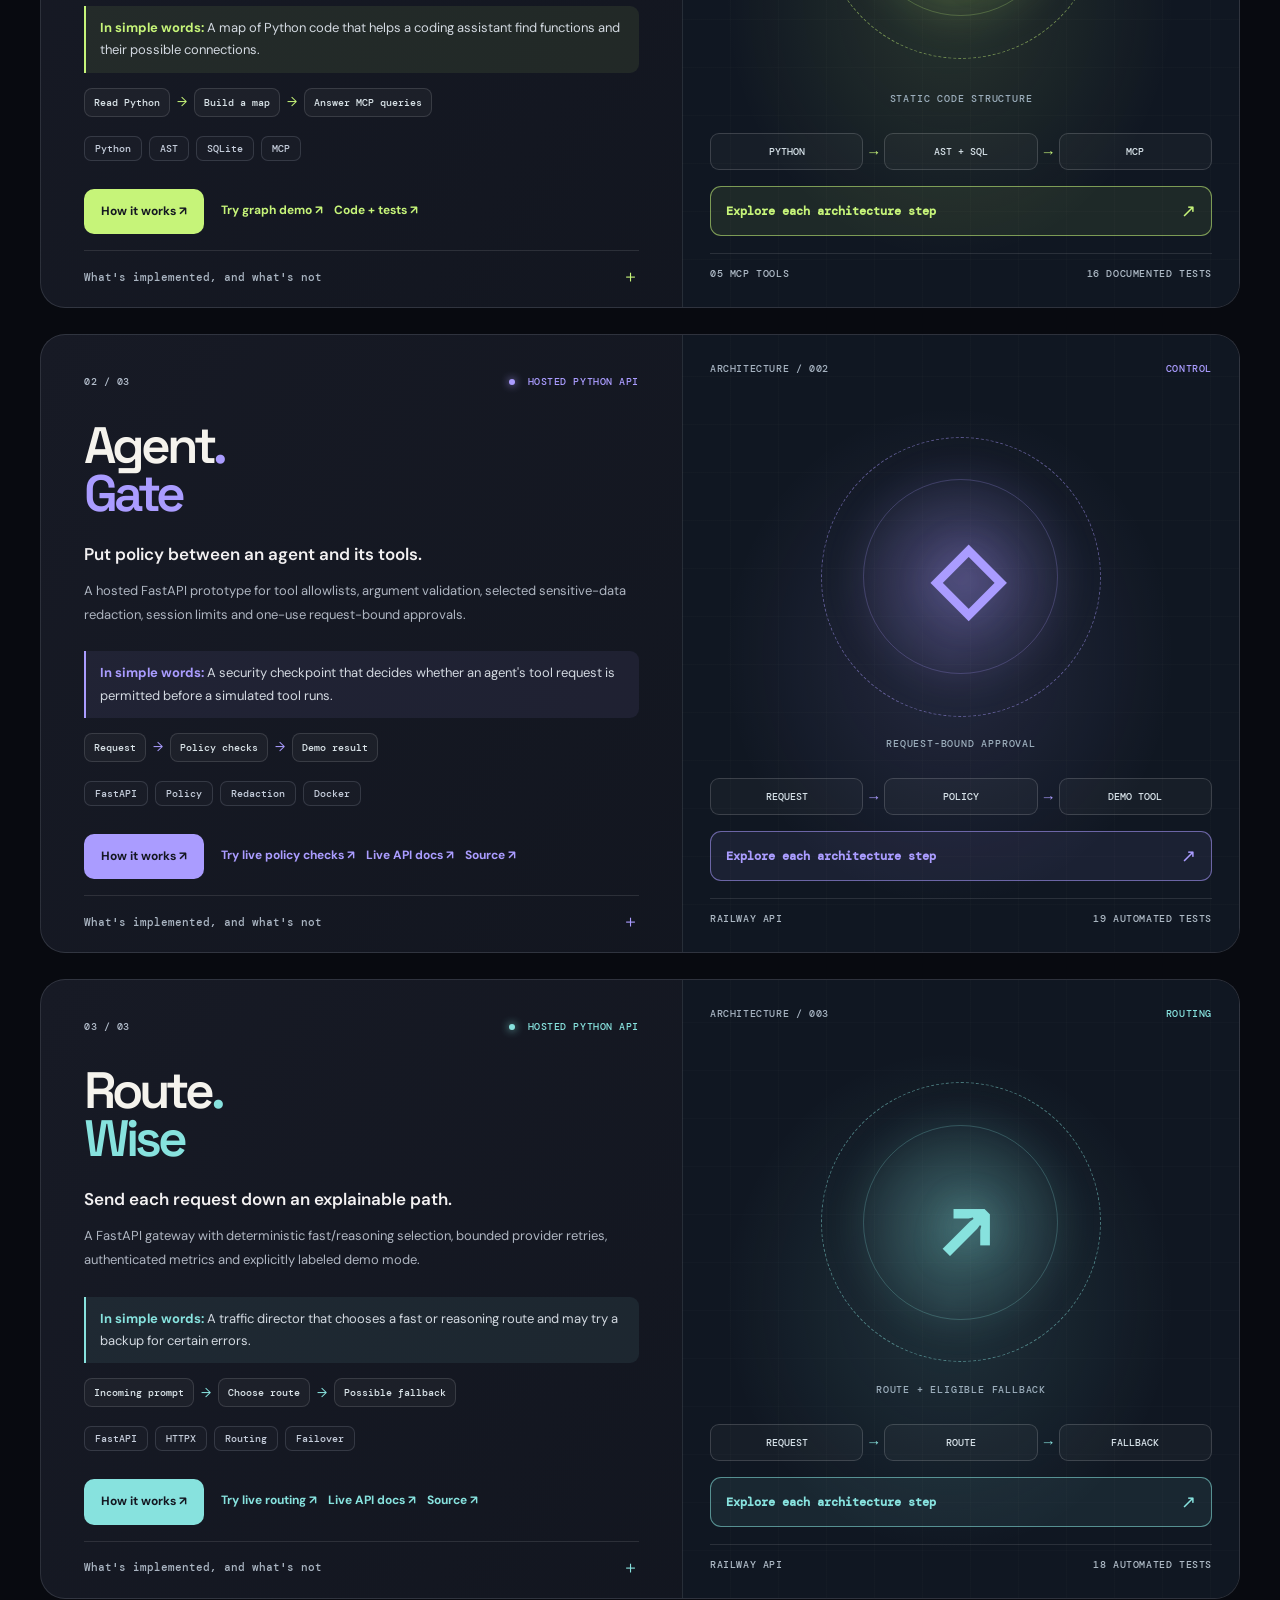
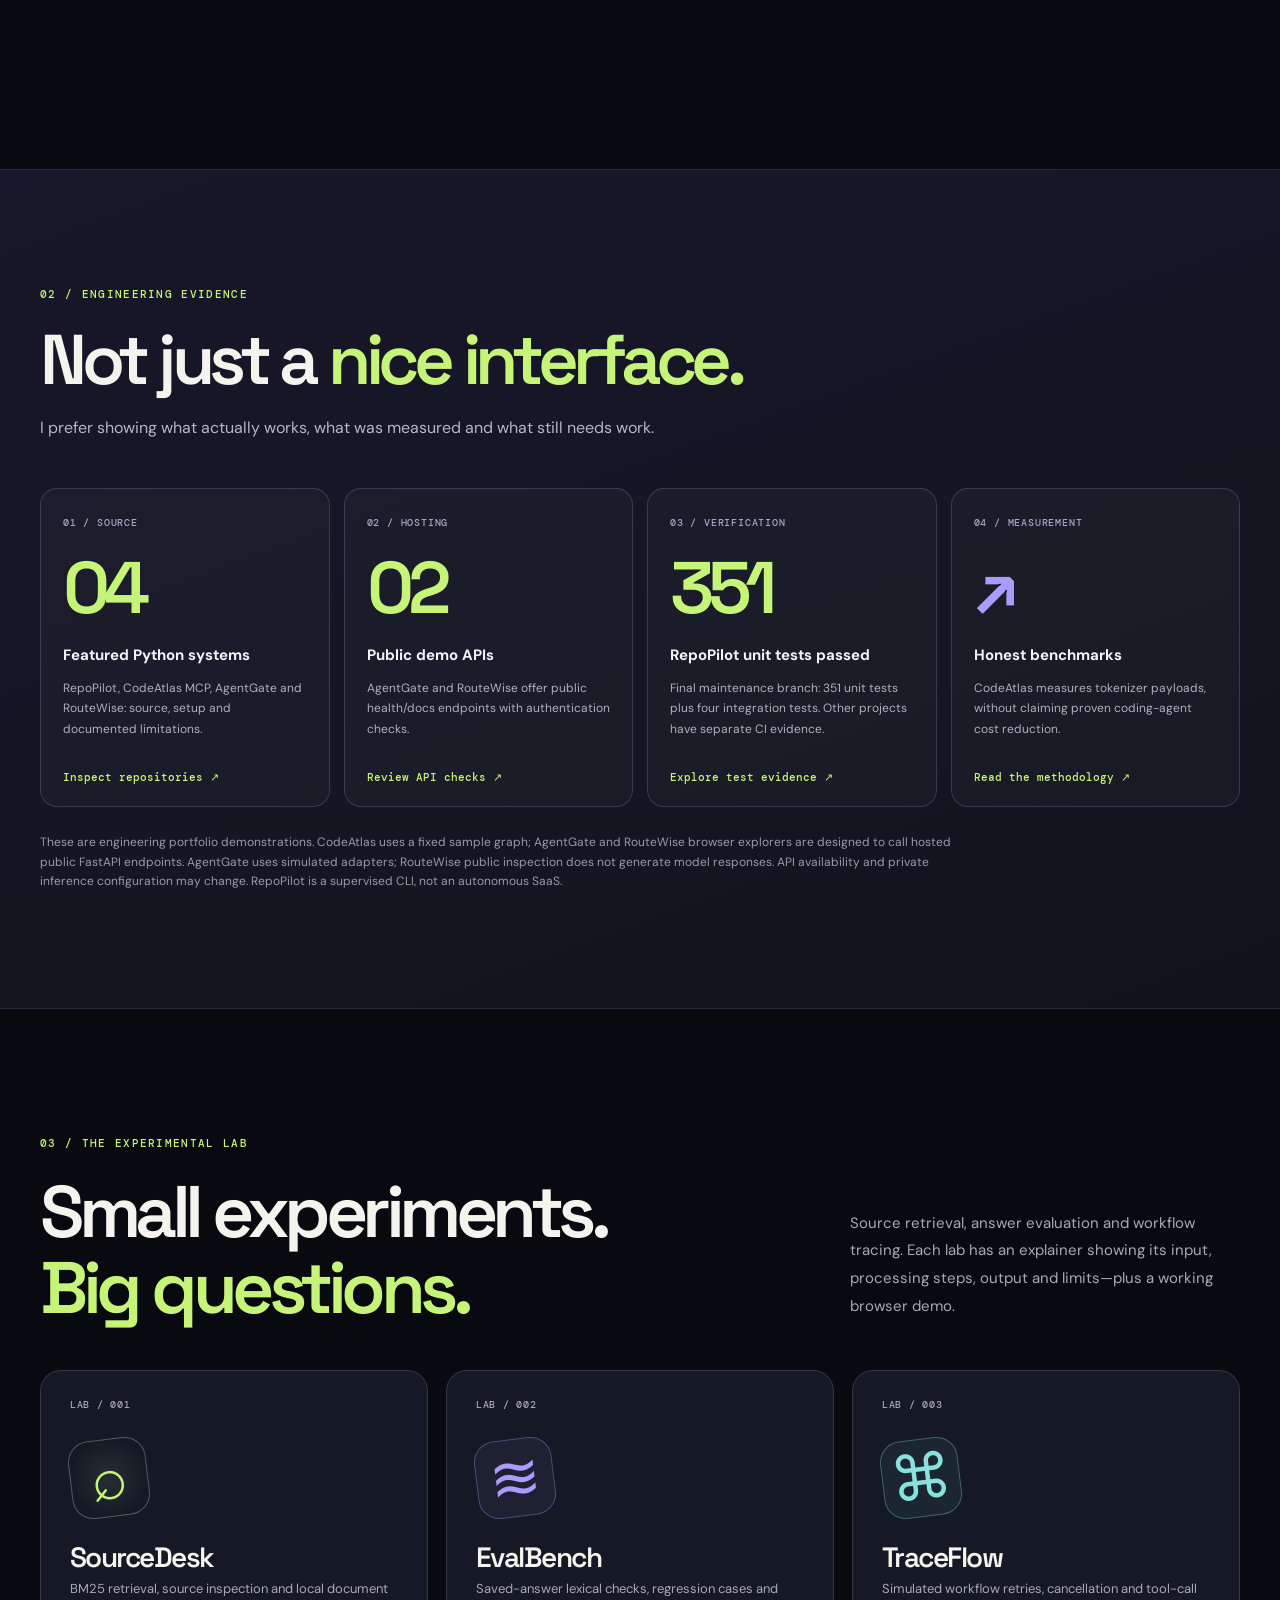
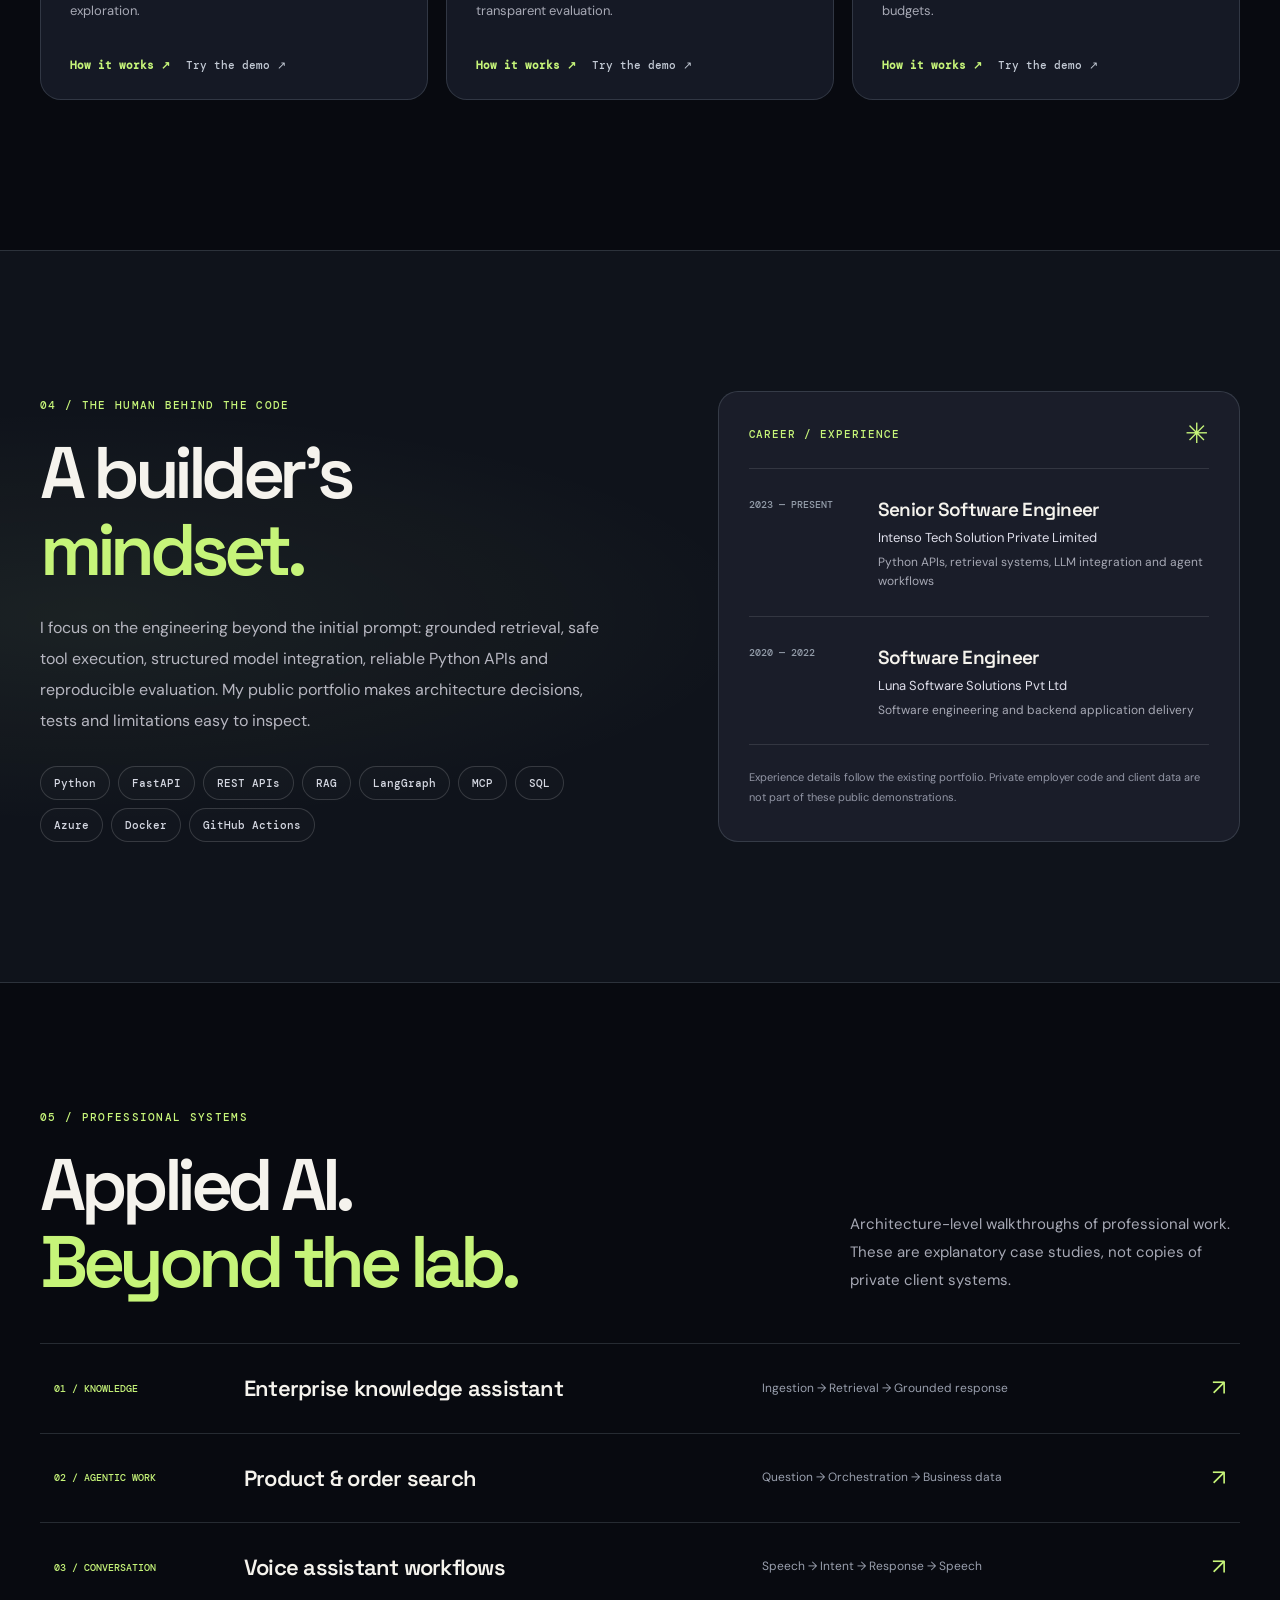
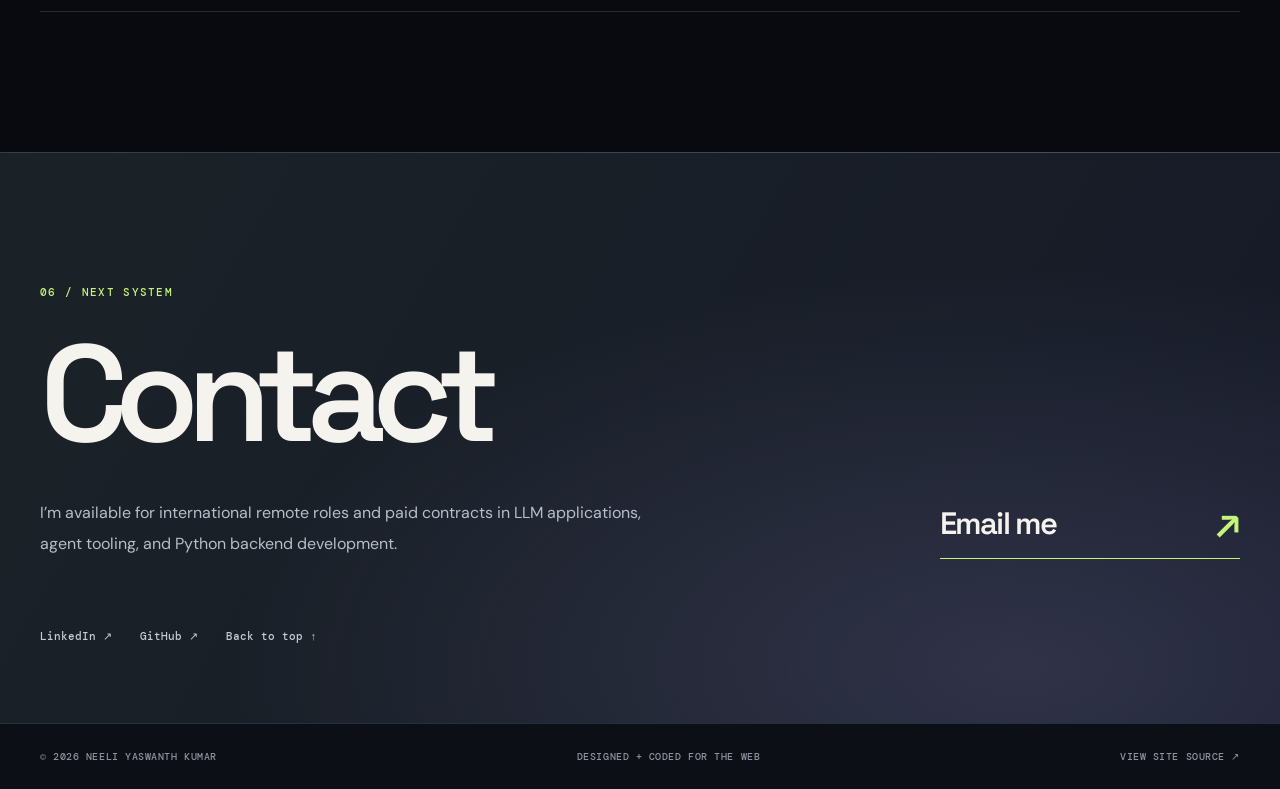
==== commit c829221f: "Link the flagship case study to the two-file invoice run" ====
--- a/index.html
+++ b/index.html
@@ -111,7 +111,7 @@
         </div>
       </div>
       <div class="case-list">
-        <a class="case-row reveal" href="https://kyaswanthneeli-stack.github.io/ai-engineering-lab/repopilot/model-run.html"><span>Recorded run</span><strong>Inspect the generated fix</strong><small>Read the test and compare the Docker results before and after the patch.</small><b aria-hidden="true">↗</b></a>
+        <a class="case-row reveal" href="https://github.com/kyaswanthneeli-stack/ai-engineering-lab/actions/runs/44540507015"><span>Recorded invoice run</span><strong>Inspect the generated two-file fix</strong><small>Compare the curated Docker regression before and after the proposal.</small><b aria-hidden="true">↗</b></a>
         <a class="case-row reveal" href="https://github.com/kyaswanthneeli-stack/ai-engineering-lab/blob/main/repopilot/benchmarks/README.md"><span>Benchmark</span><strong>See all 12 outcomes</strong><small>Four patches evaluated, one issue resolved, zero evaluator errors.</small><b aria-hidden="true">↗</b></a>
       </div>
     </section>
